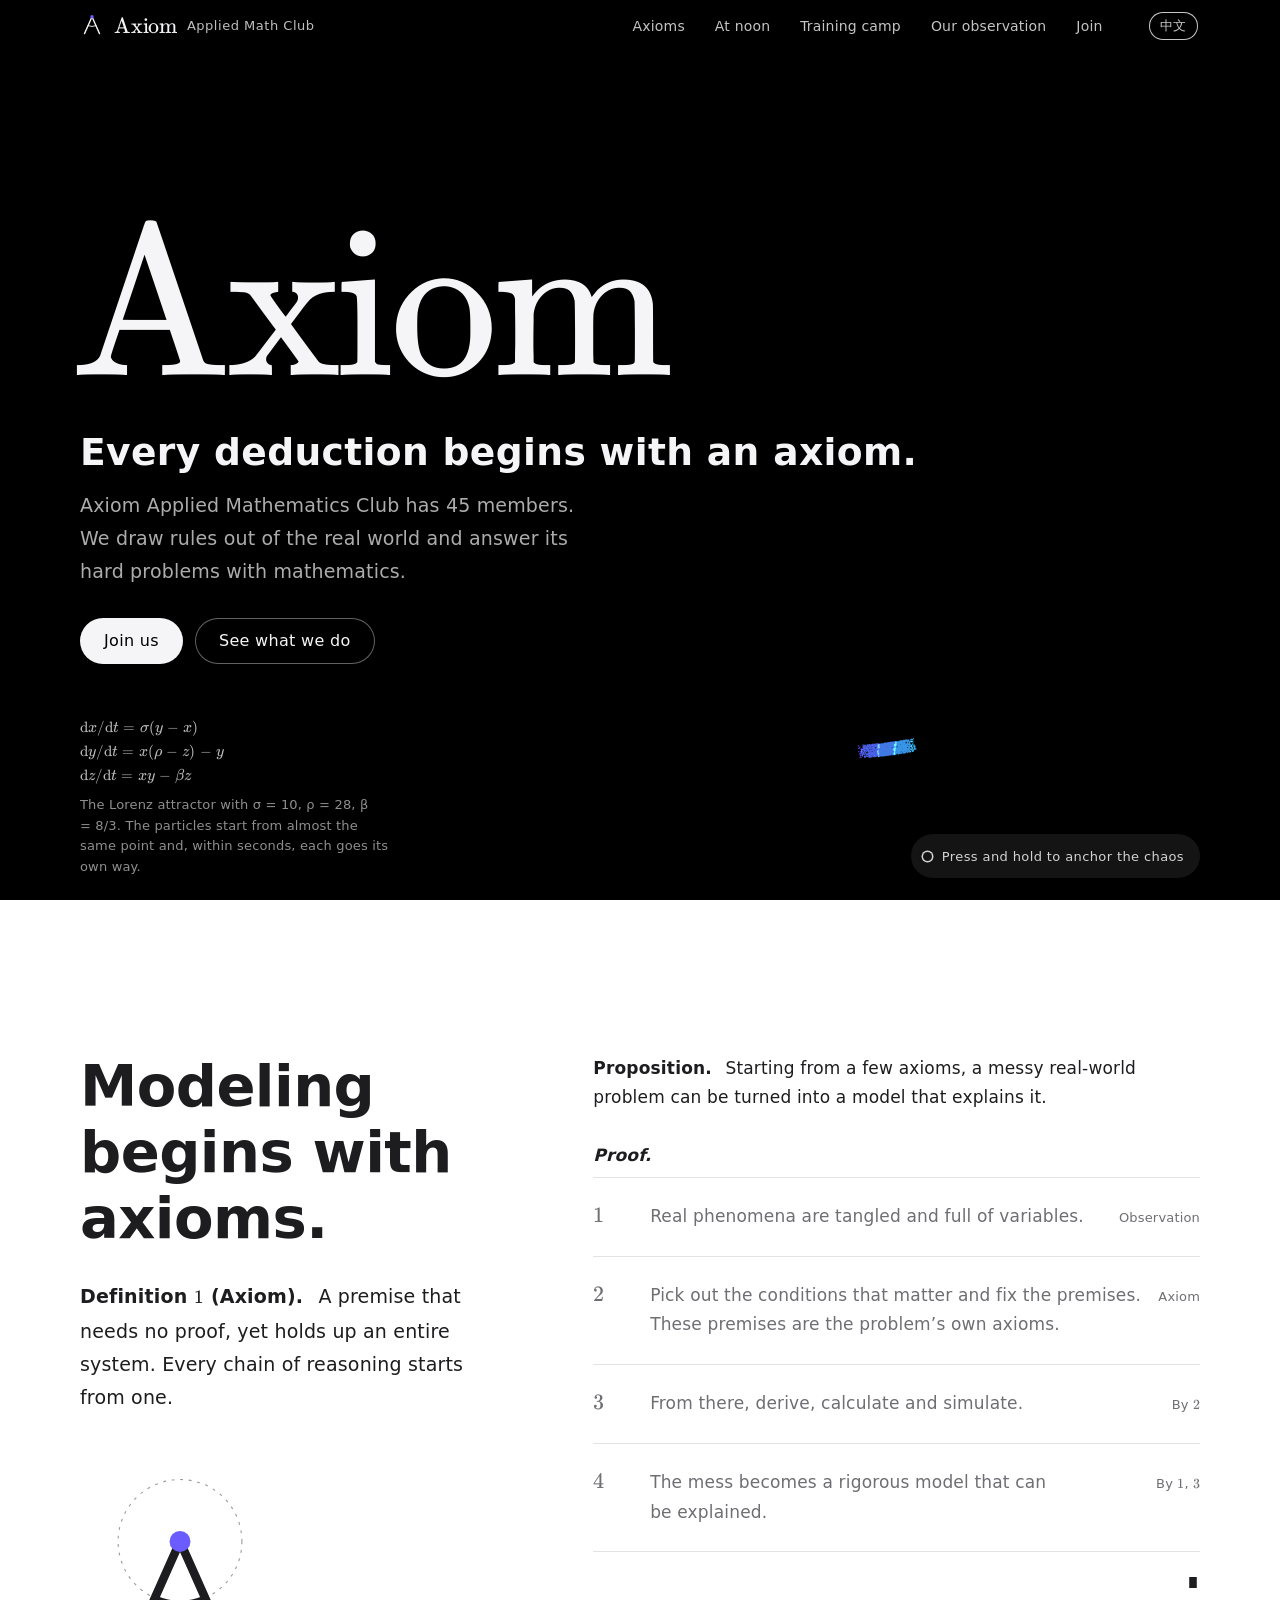
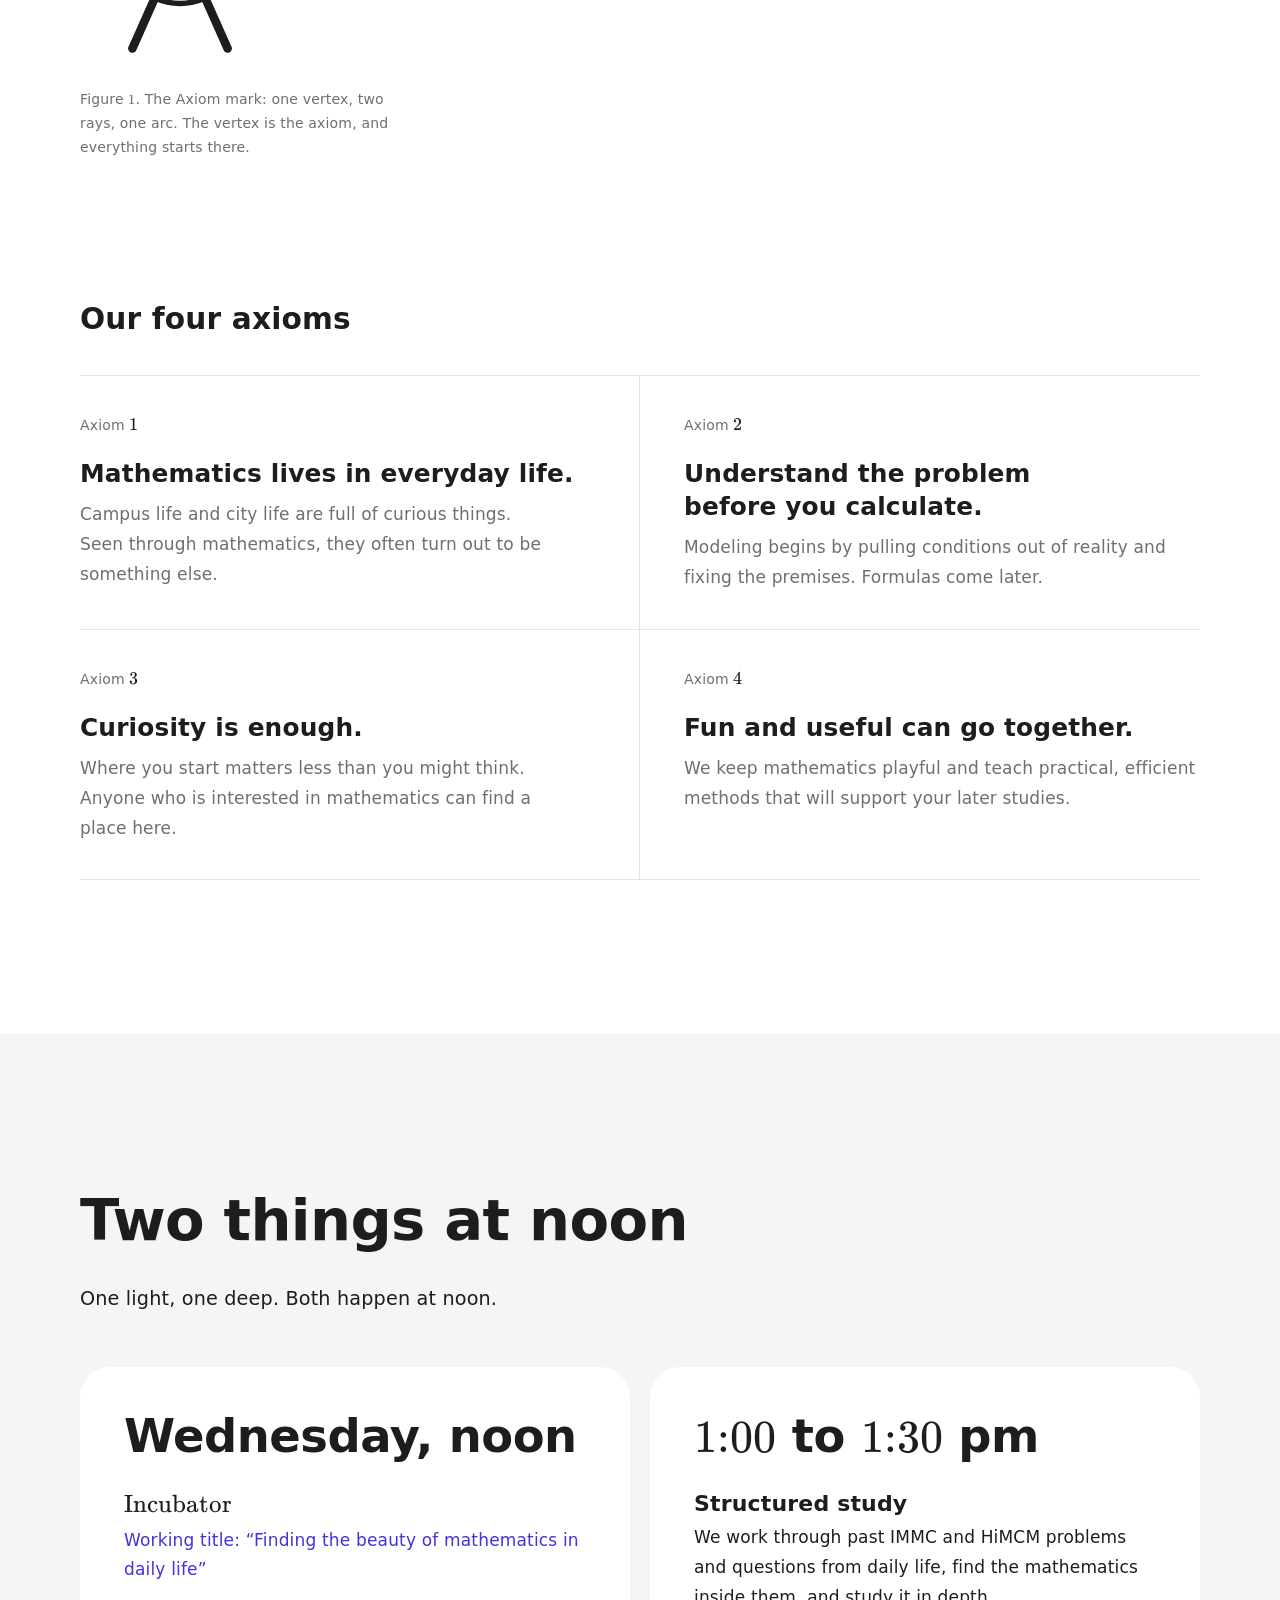
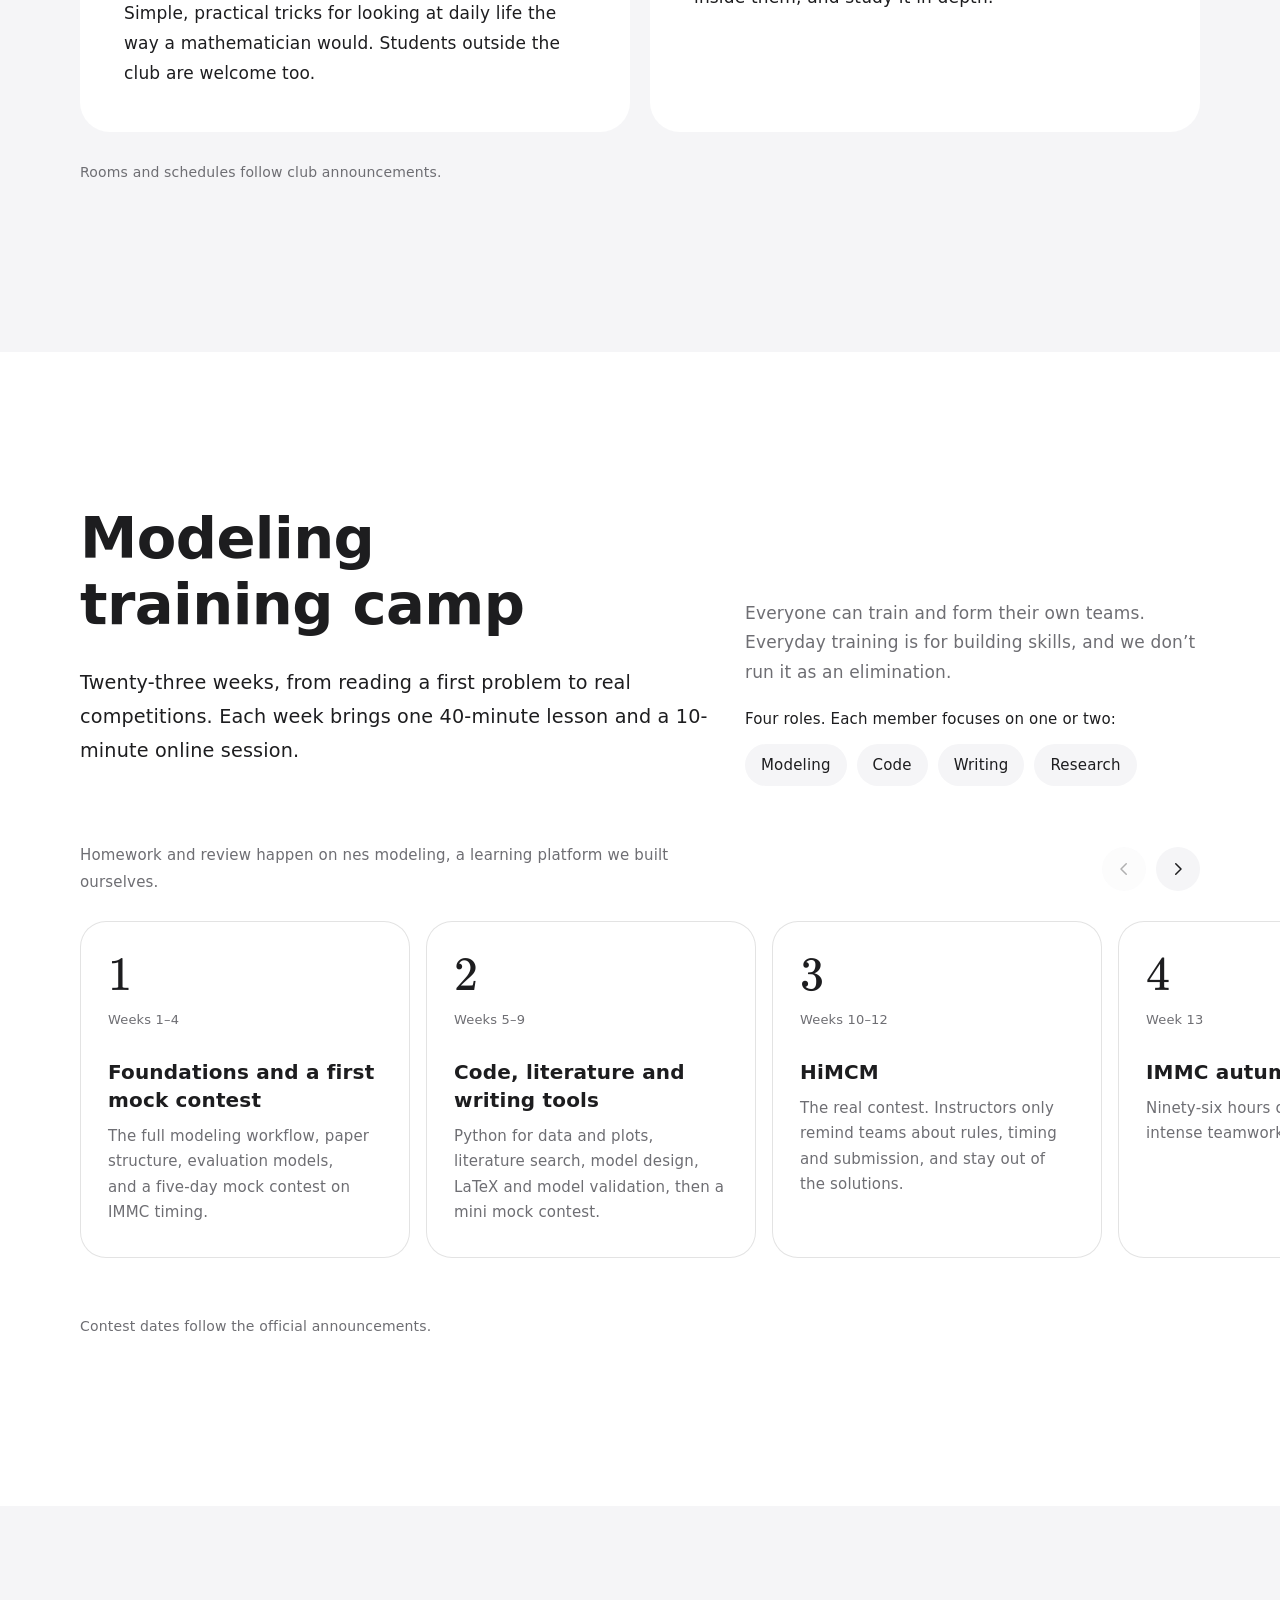
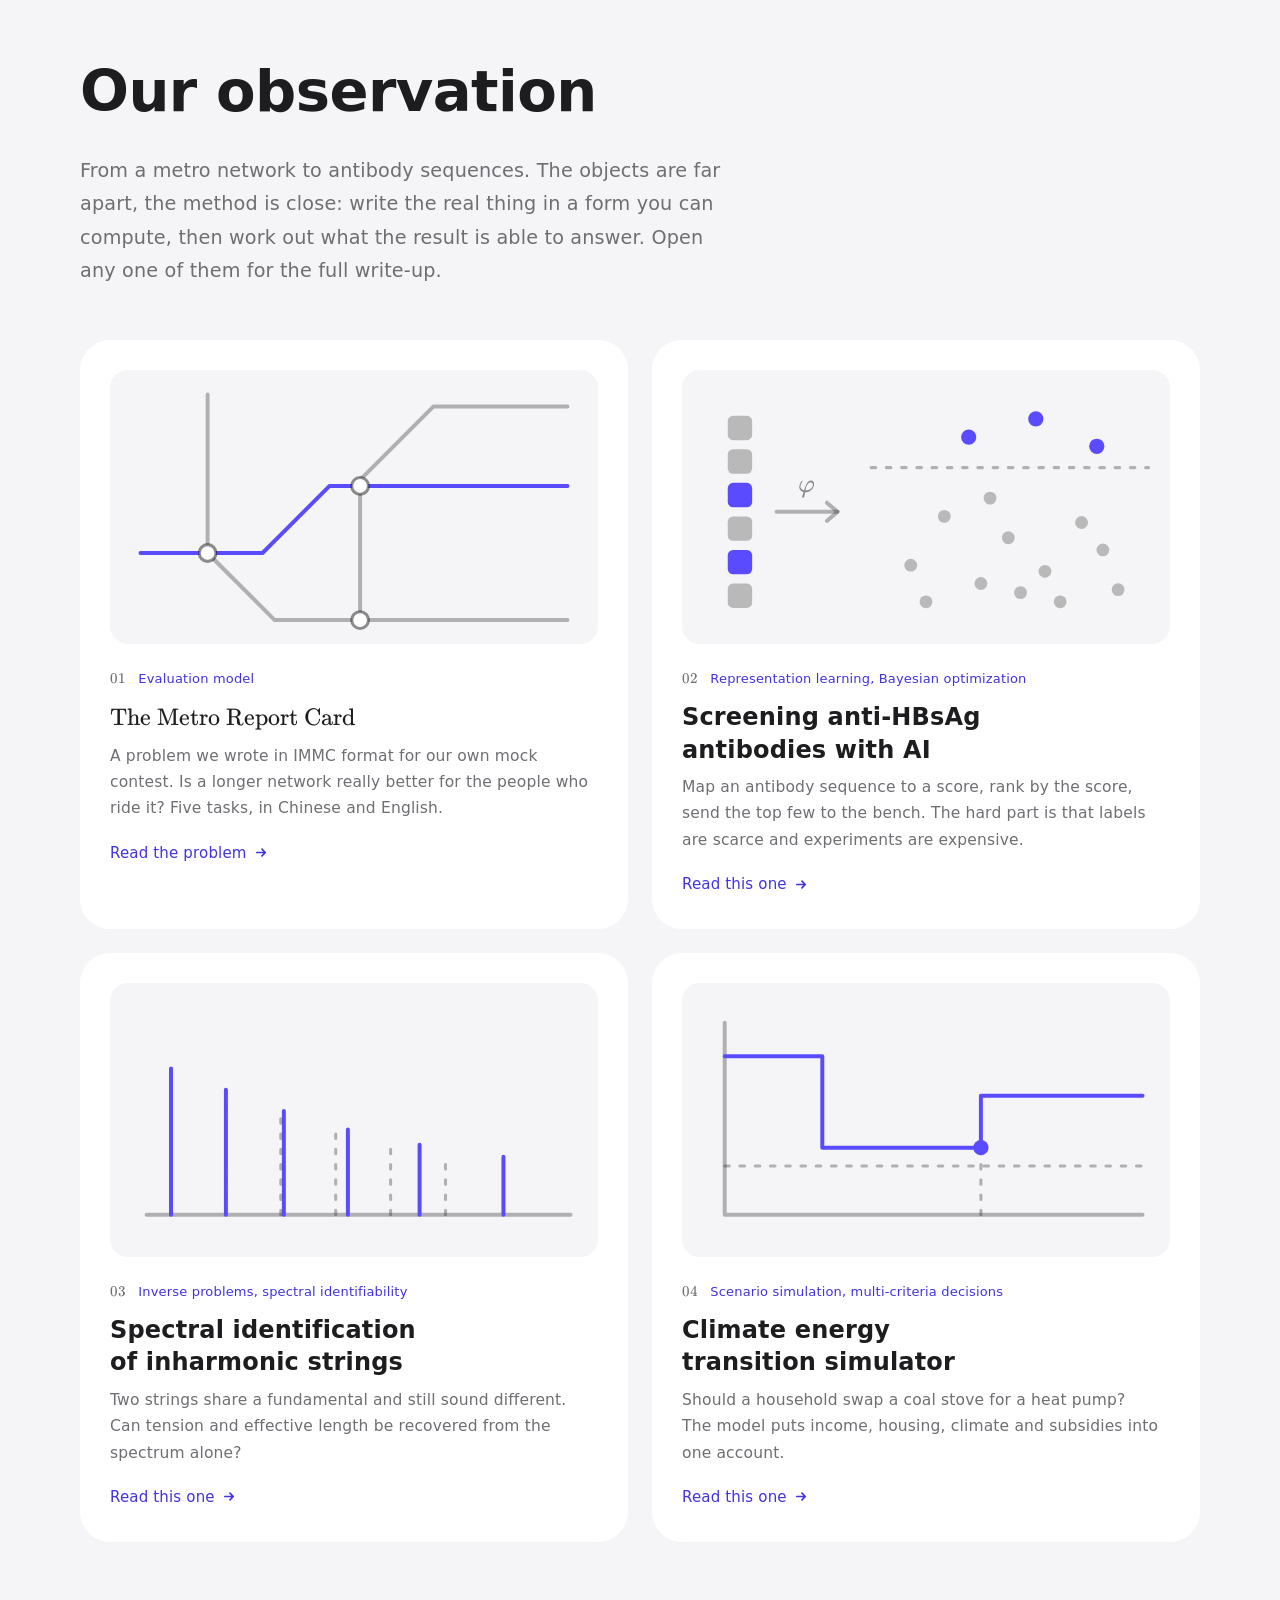
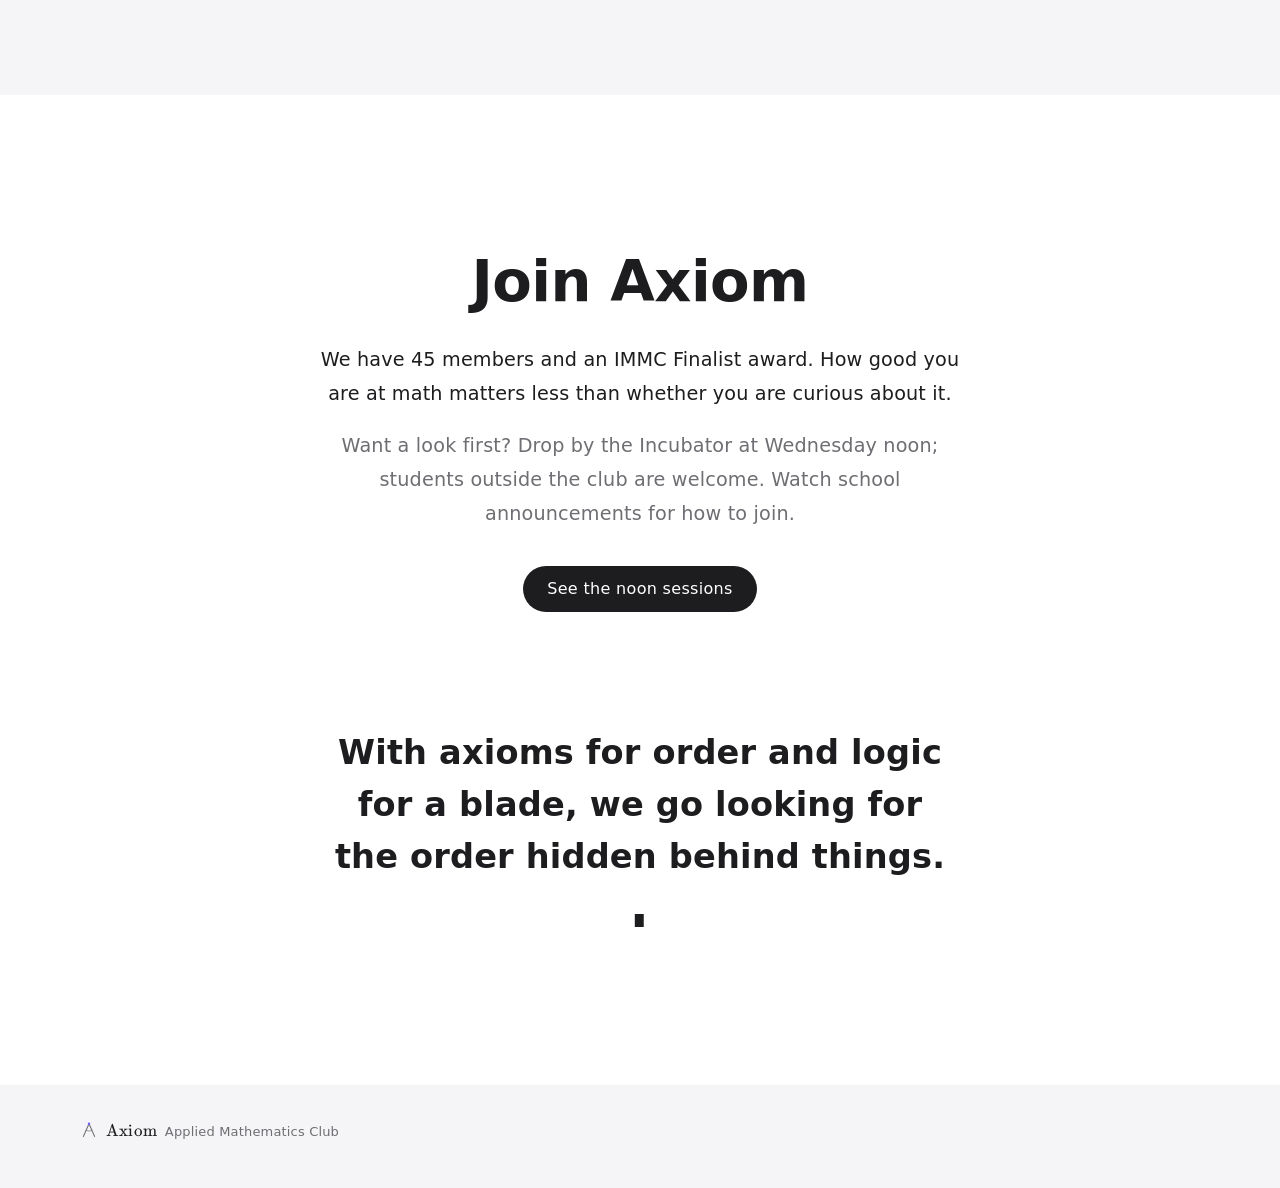
==== index.html @ f037834c "Add initial HTML structure for Axiom Applied Mathematics Club website" ====
<!doctype html>
<html lang="zh-Hans" data-lang="zh">
<head>
<meta charset="utf-8">
<meta name="viewport" content="width=device-width, initial-scale=1, viewport-fit=cover">
<title>Axiom 应用数学社</title>
<meta name="description" content="Axiom 应用数学社：从现实里提炼规则，用数学回应真实世界的难题。Axiom Applied Mathematics Club.">
<meta name="theme-color" content="#000000">
<meta property="og:title" content="Axiom 应用数学社">
<meta property="og:description" content="公理，一切推演开始的地方。Every deduction begins with an axiom.">
<link rel="icon" href="assets/img/favicon.svg" type="image/svg+xml">
<link rel="apple-touch-icon" href="assets/img/apple-touch-icon.png">
<link rel="preload" href="assets/fonts/KaTeX_Main-Regular.woff2" as="font" type="font/woff2" crossorigin>
<script>
  (function () {
    var d = document.documentElement, saved = null;
    d.classList.add("js");
    try { saved = localStorage.getItem("axiom-lang"); } catch (e) {}
    var lang = saved === "zh" || saved === "en" ? saved : ((navigator.language || "zh").toLowerCase().indexOf("zh") === 0 ? "zh" : "en");
    d.setAttribute("data-lang", lang);
    d.lang = lang === "zh" ? "zh-Hans" : "en";
  })();
</script>
<link rel="stylesheet" href="assets/css/site.css">
<script src="assets/js/attractor.js" defer></script>
<script src="assets/js/site.js" defer></script>
</head>
<body>
<a class="skip" href="#main"><span data-l="zh">跳到正文</span><span data-l="en" lang="en">Skip to content</span></a>

<header class="nav" data-tone="dark">
  <div class="wrap">
    <a class="brand" href="#top">
      <svg class="mark" viewBox="0 0 64 64" aria-hidden="true"><g fill="none" stroke="currentColor" stroke-linecap="round" stroke-linejoin="round"><path d="M12 55 L32 10 L52 55" stroke-width="3.6"/><path d="M21.44 33.76 A26 26 0 0 0 42.56 33.76" stroke-width="2.4"/></g><circle cx="32" cy="10" r="4.4" fill="#6b5cff"/></svg>
      <b lang="en">Axiom</b>
      <span data-l="zh">应用数学社</span><span data-l="en" lang="en">Applied Math Club</span>
    </a>
    <nav data-aria-zh="页面导航" data-aria-en="Page navigation" aria-label="页面导航">
      <ul class="nav-links">
        <li><a href="#axiom"><span data-l="zh">公理</span><span data-l="en" lang="en">Axioms</span></a></li>
        <li><a href="#noon"><span data-l="zh">午间活动</span><span data-l="en" lang="en">At noon</span></a></li>
        <li><a href="#camp"><span data-l="zh">训练营</span><span data-l="en" lang="en">Training camp</span></a></li>
        <li><a href="#research"><span data-l="zh">我们的研究</span><span data-l="en" lang="en">Our observation</span></a></li>
        <li><a href="#join"><span data-l="zh">加入</span><span data-l="en" lang="en">Join</span></a></li>
      </ul>
    </nav>
    <div class="nav-tools">
      <button class="lang-btn" type="button" data-lang-toggle data-aria-zh="切换到英文" data-aria-en="Switch to Chinese" aria-label="切换到英文"><span class="pill"><span data-l="zh" lang="en">EN</span><span data-l="en">中文</span></span></button>
      <button class="menu-btn" type="button" aria-expanded="false" aria-controls="sheet" data-aria-zh="菜单" data-aria-en="Menu" aria-label="菜单"><i></i></button>
    </div>
  </div>
</header>
<div class="sheet" id="sheet">
  <ul>
    <li><a href="#axiom"><span data-l="zh">公理</span><span data-l="en" lang="en">Axioms</span></a></li>
    <li><a href="#noon"><span data-l="zh">午间活动</span><span data-l="en" lang="en">At noon</span></a></li>
    <li><a href="#camp"><span data-l="zh">训练营</span><span data-l="en" lang="en">Training camp</span></a></li>
    <li><a href="#research"><span data-l="zh">我们的研究</span><span data-l="en" lang="en">Our observation</span></a></li>
    <li><a href="#join"><span data-l="zh">加入</span><span data-l="en" lang="en">Join</span></a></li>
  </ul>
</div>

<main id="main">
<section class="hero" id="top">
  <canvas aria-hidden="true"></canvas>
  <div class="wrap hero-copy">
    <h1 class="wordmark" lang="en" data-in style="--i:0">Axiom</h1>
    <p class="tagline" data-in style="--i:1"><span data-l="zh">公理，一切推演开始的地方。</span><span data-l="en" lang="en">Every deduction begins with an axiom.</span></p>
    <p class="lead" data-in style="--i:2"><span data-l="zh">Axiom 应用数学社现有 45 名成员。我们从现实里提炼规则，用数学回应真实世界的难题。</span><span data-l="en" lang="en">Axiom Applied Mathematics Club has 45 members. We draw rules out of the real world and answer its hard problems with mathematics.</span></p>
    <div class="hero-actions" data-in style="--i:3">
      <a class="btn btn-light" href="#join"><span data-l="zh">加入我们</span><span data-l="en" lang="en">Join us</span></a>
      <a class="btn btn-line" href="#axiom"><span data-l="zh">看看我们在做什么</span><span data-l="en" lang="en">See what we do</span></a>
    </div>
  </div>
  <div class="wrap hero-foot" data-in style="--i:4">
    <div>
      <p class="eqs" aria-hidden="true">
        <span class="cm">d</span><span class="var">x</span>/<span class="cm">d</span><span class="var">t</span> = <span class="var">σ</span>(<span class="var">y</span> − <span class="var">x</span>)<br>
        <span class="cm">d</span><span class="var">y</span>/<span class="cm">d</span><span class="var">t</span> = <span class="var">x</span>(<span class="var">ρ</span> − <span class="var">z</span>) − <span class="var">y</span><br>
        <span class="cm">d</span><span class="var">z</span>/<span class="cm">d</span><span class="var">t</span> = <span class="var">x</span><span class="var">y</span> − <span class="var">β</span><span class="var">z</span>
      </p>
      <p class="eq-note"><span data-l="zh">洛伦茨吸引子，取 σ = 10，ρ = 28，β = 8/3。所有粒子几乎从同一个点出发，几秒后便各走各的路。</span><span data-l="en" lang="en">The Lorenz attractor with σ = 10, ρ = 28, β = 8/3. The particles start from almost the same point and, within seconds, each goes its own way.</span></p>
    </div>
    <button class="hint" type="button" aria-pressed="false"><span class="dot" aria-hidden="true"></span><span class="off"><span data-l="zh">按住画面，给混沌一个锚点</span><span data-l="en" lang="en">Press and hold to anchor the chaos</span></span><span class="on"><span data-l="zh">再点一次，放开锚点</span><span data-l="en" lang="en">Click again to let go</span></span></button>
  </div>
</section>

<section class="section" id="axiom">
  <div class="wrap axiom-grid">
    <div class="stick">
      <h2 class="h2"><span data-l="zh">建模，<br>从立公理开始。</span><span data-l="en" lang="en">Modeling begins with axioms.</span></h2>
      <p class="thm definition">
        <span data-l="zh"><span class="thm-head">定义 <span class="cm">1</span>（公理）</span>无需证明，却撑起整套体系的前提。一切逻辑推演都从它出发。</span>
        <span data-l="en" lang="en"><span class="thm-head">Definition <span class="cm">1</span> (Axiom).</span>A premise that needs no proof, yet holds up an entire system. Every chain of reasoning starts from one.</span>
      </p>
      <figure class="emblem">
        <svg viewBox="-10 -20 84 84" aria-hidden="true">
          <circle cx="32" cy="10" r="26" fill="none" stroke="currentColor" stroke-width="0.45" stroke-dasharray="1.2 2.4" opacity="0.45"/>
          <g fill="none" stroke="currentColor" stroke-linecap="round" stroke-linejoin="round"><path d="M12 55 L32 10 L52 55" stroke-width="3.6"/><path d="M21.44 33.76 A26 26 0 0 0 42.56 33.76" stroke-width="2.4"/></g>
          <circle cx="32" cy="10" r="4.4" fill="#6b5cff"/>
        </svg>
        <figcaption><span data-l="zh">图 <span class="cm">1</span>　Axiom 的徽标：一个顶点，两条射线，一段角弧。顶点就是公理，一切从这里出发。</span><span data-l="en" lang="en">Figure <span class="cm">1</span>. The Axiom mark: one vertex, two rays, one arc. The vertex is the axiom, and everything starts there.</span></figcaption>
      </figure>
    </div>
    <div>
      <p class="thm proof-claim">
        <span data-l="zh"><span class="thm-head">命题</span>一个杂乱的现实问题，可以从几条公理出发，推出一个能解释它的模型。</span>
        <span data-l="en" lang="en"><span class="thm-head">Proposition.</span>Starting from a few axioms, a messy real-world problem can be turned into a model that explains it.</span>
      </p>
      <p class="proof-label"><span data-l="zh">证明</span><span data-l="en" lang="en"><i>Proof.</i></span></p>
      <ol class="proof">
        <li><span class="ln">1</span><span><span data-l="zh">现实里的现象纷繁复杂，满是变量。</span><span data-l="en" lang="en">Real phenomena are tangled and full of variables.</span></span><span class="why"><span data-l="zh">观察</span><span data-l="en" lang="en">Observation</span></span></li>
        <li><span class="ln">2</span><span><span data-l="zh">挑出真正起作用的条件，确立前提。这些前提，就是这个问题自己的公理。</span><span data-l="en" lang="en">Pick out the conditions that matter and fix the premises. These premises are the problem’s own axioms.</span></span><span class="why"><span data-l="zh">公理</span><span data-l="en" lang="en">Axiom</span></span></li>
        <li><span class="ln">3</span><span><span data-l="zh">从公理出发，推导、演算、仿真。</span><span data-l="en" lang="en">From there, derive, calculate and simulate.</span></span><span class="why"><span data-l="zh">由 <span class="cm">2</span></span><span data-l="en" lang="en">By <span class="cm">2</span></span></span></li>
        <li><span class="ln">4</span><span><span data-l="zh">杂乱的现象，变成一个严谨、可以解释的模型。</span><span data-l="en" lang="en">The mess becomes a rigorous model that can be explained.</span></span><span class="why"><span data-l="zh">由 <span class="cm">1</span>、<span class="cm">3</span></span><span data-l="en" lang="en">By <span class="cm">1</span>, <span class="cm">3</span></span></span></li>
      </ol>
      <div class="qed" data-aria-zh="证毕" data-aria-en="End of proof" role="img" aria-label="证毕">∎</div>
    </div>
  </div>

  <div class="wrap">
    <h3 class="h3 axioms-title"><span data-l="zh">Axiom 自己的四条公理</span><span data-l="en" lang="en">Our four axioms</span></h3>
    <div class="axioms">
      <article class="axiom">
        <span class="num"><span data-l="zh">公理</span><span data-l="en" lang="en">Axiom</span> <span class="cm">1</span></span>
        <h4><span data-l="zh">数学就在日常里。</span><span data-l="en" lang="en">Mathematics lives in everyday life.</span></h4>
        <p><span data-l="zh">校园生活和社会生活里，有很多有意思的现象。换成数学的眼光，常常能看出别的东西。</span><span data-l="en" lang="en">Campus life and city life are full of curious things. Seen through mathematics, they often turn out to be something else.</span></p>
      </article>
      <article class="axiom">
        <span class="num"><span data-l="zh">公理</span><span data-l="en" lang="en">Axiom</span> <span class="cm">2</span></span>
        <h4><span data-l="zh">先弄清问题，再动手算。</span><span data-l="en" lang="en">Understand the problem before you calculate.</span></h4>
        <p><span data-l="zh">建模的第一步，是从现实里提取条件、确立前提。公式在这之后才出场。</span><span data-l="en" lang="en">Modeling begins by pulling conditions out of reality and fixing the premises. Formulas come later.</span></p>
      </article>
      <article class="axiom">
        <span class="num"><span data-l="zh">公理</span><span data-l="en" lang="en">Axiom</span> <span class="cm">3</span></span>
        <h4><span data-l="zh">对数学好奇，就够了。</span><span data-l="en" lang="en">Curiosity is enough.</span></h4>
        <p><span data-l="zh">基础好不好，关系没有想象中那么大。在这里，每个对数学感兴趣的人都能找到自己的位置。</span><span data-l="en" lang="en">Where you start matters less than you might think. Anyone who is interested in mathematics can find a place here.</span></p>
      </article>
      <article class="axiom">
        <span class="num"><span data-l="zh">公理</span><span data-l="en" lang="en">Axiom</span> <span class="cm">4</span></span>
        <h4><span data-l="zh">有趣和有用，可以兼得。</span><span data-l="en" lang="en">Fun and useful can go together.</span></h4>
        <p><span data-l="zh">我们尽量让数学保持好玩，也教实用、高效的方法，给以后的学习打个底子。</span><span data-l="en" lang="en">We keep mathematics playful and teach practical, efficient methods that will support your later studies.</span></p>
      </article>
    </div>
  </div>
</section>

<section class="section mist" id="noon">
  <div class="wrap">
    <h2 class="h2"><span data-l="zh">中午的两件事</span><span data-l="en" lang="en">Two things at noon</span></h2>
    <p class="intro"><span data-l="zh">一件轻松，一件扎实，都在中午。</span><span data-l="en" lang="en">One light, one deep. Both happen at noon.</span></p>
    <div class="noon">
      <article class="slot">
        <p class="when"><span data-l="zh">周三中午</span><span data-l="en" lang="en">Wednesday, noon</span></p>
        <h3><span class="cm" lang="en">Incubator</span></h3>
        <p class="topic"><span data-l="zh">主题暂定「透过生活发现数学之美」</span><span data-l="en" lang="en">Working title: “Finding the beauty of mathematics in daily life”</span></p>
        <p><span data-l="zh">讲一些很基础、也很实用的小技巧：怎样用数学思维观察生活。社团以外的同学也可以来。</span><span data-l="en" lang="en">Simple, practical tricks for looking at daily life the way a mathematician would. Students outside the club are welcome too.</span></p>
      </article>
      <article class="slot">
        <p class="when"><span data-l="zh">中午 <span class="cm">1:00</span> 至 <span class="cm">1:30</span></span><span data-l="en" lang="en"><span class="cm">1:00</span> to <span class="cm">1:30</span> pm</span></p>
        <h3><span data-l="zh">系统学习</span><span data-l="en" lang="en">Structured study</span></h3>
        <p><span data-l="zh">拿往年的 IMMC、HiMCM 真题和生活里的问题做材料，找出其中的数学知识，再往深里学。</span><span data-l="en" lang="en">We work through past IMMC and HiMCM problems and questions from daily life, find the mathematics inside them, and study it in depth.</span></p>
      </article>
    </div>
    <p class="note"><span data-l="zh">地点和具体安排，以社团通知为准。</span><span data-l="en" lang="en">Rooms and schedules follow club announcements.</span></p>
  </div>
</section>

<section class="section" id="camp">
  <div class="wrap camp-head">
    <div>
      <h2 class="h2"><span data-l="zh">数学建模训练营</span><span data-l="en" lang="en">Modeling training camp</span></h2>
      <p class="intro"><span data-l="zh">23 周，从读懂第一道题开始，一直走到正式比赛。每周一节 40 分钟的正课，外加一节 10 分钟的线上小课。</span><span data-l="en" lang="en">Twenty-three weeks, from reading a first problem to real competitions. Each week brings one 40-minute lesson and a 10-minute online session.</span></p>
    </div>
    <div>
      <p class="muted"><span data-l="zh">所有人都可以参加训练、自由组队。平时的训练重在培养能力，不做单纯的淘汰。</span><span data-l="en" lang="en">Everyone can train and form their own teams. Everyday training is for building skills, and we don’t run it as an elimination.</span></p>
      <p class="roles-label"><span data-l="zh">四个角色，每人主攻一到两样：</span><span data-l="en" lang="en">Four roles. Each member focuses on one or two:</span></p>
      <ul class="roles">
        <li><span data-l="zh">模型</span><span data-l="en" lang="en">Modeling</span></li>
        <li><span data-l="zh">代码</span><span data-l="en" lang="en">Code</span></li>
        <li><span data-l="zh">论文</span><span data-l="en" lang="en">Writing</span></li>
        <li><span data-l="zh">文献</span><span data-l="en" lang="en">Research</span></li>
      </ul>
    </div>
  </div>
  <div class="wrap rail-bar">
    <p class="muted rail-note"><span data-l="zh">作业和复习，在我们自己做的学习平台 nes modeling 上完成。</span><span data-l="en" lang="en">Homework and review happen on nes modeling, a learning platform we built ourselves.</span></p>
    <div class="rail-ctl">
      <button class="round-btn" type="button" data-rail="prev" data-aria-zh="上一个阶段" data-aria-en="Previous phase" aria-label="上一个阶段"><svg viewBox="0 0 24 24" fill="none" stroke="currentColor" stroke-width="2" stroke-linecap="round" stroke-linejoin="round" aria-hidden="true"><path d="M15 5l-7 7 7 7"/></svg></button>
      <button class="round-btn" type="button" data-rail="next" data-aria-zh="下一个阶段" data-aria-en="Next phase" aria-label="下一个阶段"><svg viewBox="0 0 24 24" fill="none" stroke="currentColor" stroke-width="2" stroke-linecap="round" stroke-linejoin="round" aria-hidden="true"><path d="M9 5l7 7-7 7"/></svg></button>
    </div>
  </div>
  <ol class="rail" tabindex="0" data-aria-zh="训练营的七个阶段" data-aria-en="Seven phases of the camp" aria-label="训练营的七个阶段">
    <li class="phase"><span class="idx">1</span><span class="weeks"><span data-l="zh">第 1 至 4 周</span><span data-l="en" lang="en">Weeks 1–4</span></span>
      <h3><span data-l="zh">入门与第一次模拟赛</span><span data-l="en" lang="en">Foundations and a first mock contest</span></h3>
      <p><span data-l="zh">建模的完整流程，论文结构，评价类模型，一次按 IMMC 时长进行的五天模拟赛。</span><span data-l="en" lang="en">The full modeling workflow, paper structure, evaluation models, and a five-day mock contest on IMMC timing.</span></p></li>
    <li class="phase"><span class="idx">2</span><span class="weeks"><span data-l="zh">第 5 至 9 周</span><span data-l="en" lang="en">Weeks 5–9</span></span>
      <h3><span data-l="zh">代码、文献与论文工具</span><span data-l="en" lang="en">Code, literature and writing tools</span></h3>
      <p><span data-l="zh">Python 数据处理与可视化，文献检索，模型设计，LaTeX 与模型检验，再来一次 mini 模拟赛。</span><span data-l="en" lang="en">Python for data and plots, literature search, model design, LaTeX and model validation, then a mini mock contest.</span></p></li>
    <li class="phase"><span class="idx">3</span><span class="weeks"><span data-l="zh">第 10 至 12 周</span><span data-l="en" lang="en">Weeks 10–12</span></span>
      <h3>HiMCM</h3>
      <p><span data-l="zh">正式比赛。讲师只提醒规则、时间和提交，不碰具体解法。</span><span data-l="en" lang="en">The real contest. Instructors only remind teams about rules, timing and submission, and stay out of the solutions.</span></p></li>
    <li class="phase"><span class="idx">4</span><span class="weeks"><span data-l="zh">第 13 周</span><span data-l="en" lang="en">Week 13</span></span>
      <h3><span data-l="zh">IMMC 秋季赛</span><span data-l="en" lang="en">IMMC autumn round</span></h3>
      <p><span data-l="zh">96 小时的高强度协作。</span><span data-l="en" lang="en">Ninety-six hours of intense teamwork.</span></p></li>
    <li class="phase"><span class="idx">5</span><span class="weeks"><span data-l="zh">第 14 至 18 周</span><span data-l="en" lang="en">Weeks 14–18</span></span>
      <h3><span data-l="zh">冬季专项</span><span data-l="en" lang="en">Winter topics</span></h3>
      <p><span data-l="zh">预测与统计，优化，仿真与随机模型，文献驱动建模与图论。</span><span data-l="en" lang="en">Prediction and statistics, optimization, simulation and random models, literature-driven modeling and graph theory.</span></p></li>
    <li class="phase"><span class="idx">6</span><span class="weeks"><span data-l="zh">第 19 至 21 周</span><span data-l="en" lang="en">Weeks 19–21</span></span>
      <h3><span data-l="zh">往届题分析与定队</span><span data-l="en" lang="en">Past problems and final teams</span></h3>
      <p><span data-l="zh">一起拆往届真题，确定代表队，赛前冲刺。</span><span data-l="en" lang="en">We take past problems apart together, settle the teams and get ready for the winter round.</span></p></li>
    <li class="phase"><span class="idx">7</span><span class="weeks"><span data-l="zh">第 22 至 23 周</span><span data-l="en" lang="en">Weeks 22–23</span></span>
      <h3><span data-l="zh">IMMC 冬季赛</span><span data-l="en" lang="en">IMMC winter round</span></h3>
      <p><span data-l="zh">正式比赛，赛后归档与复盘。</span><span data-l="en" lang="en">The contest itself, followed by archiving and a review.</span></p></li>
  </ol>
  <div class="wrap"><p class="note"><span data-l="zh">比赛时间以官方公布为准。</span><span data-l="en" lang="en">Contest dates follow the official announcements.</span></p></div>
</section>

<section class="section mist" id="research">
  <div class="wrap">
    <h2 class="h2"><span data-l="zh">我们的研究</span><span data-l="en" lang="en">Our observation</span></h2>
    <p class="intro muted"><span data-l="zh">从地铁线网到抗体序列，对象差得很远，做法却接近：先把现实写成能算的形式，再判断算出来的结果能回答什么。点开任意一项，看完整内容。</span><span data-l="en" lang="en">From a metro network to antibody sequences. The objects are far apart, the method is close: write the real thing in a form you can compute, then work out what the result is able to answer. Open any one of them for the full write-up.</span></p>

    <div class="studies">
      <a class="study" href="research/metro-report-card/">
        <span class="study-fig">
          <svg viewBox="0 0 320 180" aria-hidden="true">
            <path class="ln ac" d="M20 120 L100 120 L144 76 L300 76"/>
            <path class="ln" d="M64 16 L64 120 L108 164 L300 164"/>
            <path class="ln" d="M300 24 L212 24 L164 72 L164 164"/>
            <circle class="dot" cx="64" cy="120" r="5.5"/>
            <circle class="dot" cx="164" cy="76" r="5.5"/>
            <circle class="dot" cx="164" cy="164" r="5.5"/>
          </svg>
        </span>
        <span class="study-top">
          <span class="idx">01</span>
          <span class="kw"><span data-l="zh">评价模型</span><span data-l="en" lang="en">Evaluation model</span></span>
        </span>
        <h3><span data-l="zh">地铁成绩单</span><span data-l="en" lang="en" class="cm">The Metro Report Card</span></h3>
        <p><span data-l="zh">我们按 IMMC 格式为校内模拟赛出的题。线网更长，就一定更有利于市民吗？五问，中英双语。</span><span data-l="en" lang="en">A problem we wrote in IMMC format for our own mock contest. Is a longer network really better for the people who ride it? Five tasks, in Chinese and English.</span></p>
        <span class="more"><span data-l="zh">读题面</span><span data-l="en" lang="en">Read the problem</span><svg viewBox="0 0 16 16" fill="none" stroke="currentColor" stroke-width="1.8" aria-hidden="true"><path d="M3 8h9M8.5 4.5 12 8l-3.5 3.5" stroke-linecap="round" stroke-linejoin="round"/></svg></span>
      </a>

      <a class="study" href="research/antibody-screening/">
        <span class="study-fig">
          <svg viewBox="0 0 320 180" aria-hidden="true">
            <rect class="pt" x="30" y="30" width="16" height="16" rx="3.5"/>
            <rect class="pt" x="30" y="52" width="16" height="16" rx="3.5"/>
            <rect class="pt-on" x="30" y="74" width="16" height="16" rx="3.5"/>
            <rect class="pt" x="30" y="96" width="16" height="16" rx="3.5"/>
            <rect class="pt-on" x="30" y="118" width="16" height="16" rx="3.5"/>
            <rect class="pt" x="30" y="140" width="16" height="16" rx="3.5"/>
            <path class="ln" d="M62 93 L102 93"/>
            <path class="ln" d="M95 87 L102 93 L95 99"/>
            <text x="82" y="80" text-anchor="middle">φ</text>
            <path class="ln dsh" d="M124 64 L306 64"/>
            <circle class="pt-on" cx="188" cy="44" r="5"/>
            <circle class="pt-on" cx="232" cy="32" r="5"/>
            <circle class="pt-on" cx="272" cy="50" r="5"/>
            <circle class="pt" cx="150" cy="128" r="4.2"/>
            <circle class="pt" cx="172" cy="96" r="4.2"/>
            <circle class="pt" cx="196" cy="140" r="4.2"/>
            <circle class="pt" cx="214" cy="110" r="4.2"/>
            <circle class="pt" cx="238" cy="132" r="4.2"/>
            <circle class="pt" cx="262" cy="100" r="4.2"/>
            <circle class="pt" cx="286" cy="144" r="4.2"/>
            <circle class="pt" cx="160" cy="152" r="4.2"/>
            <circle class="pt" cx="202" cy="84" r="4.2"/>
            <circle class="pt" cx="248" cy="152" r="4.2"/>
            <circle class="pt" cx="276" cy="118" r="4.2"/>
            <circle class="pt" cx="222" cy="146" r="4.2"/>
          </svg>
        </span>
        <span class="study-top">
          <span class="idx">02</span>
          <span class="kw"><span data-l="zh">表示学习与贝叶斯优化</span><span data-l="en" lang="en">Representation learning, Bayesian optimization</span></span>
        </span>
        <h3><span data-l="zh">用 AI 筛选抗 HBsAg 抗体</span><span data-l="en" lang="en">Screening anti-HBsAg antibodies with AI</span></h3>
        <p><span data-l="zh">把一条抗体序列映成一个分数，按分数排序，取最前面的几条送去做实验。难处在标签太少，实验太贵。</span><span data-l="en" lang="en">Map an antibody sequence to a score, rank by the score, send the top few to the bench. The hard part is that labels are scarce and experiments are expensive.</span></p>
        <span class="more"><span data-l="zh">读这一项</span><span data-l="en" lang="en">Read this one</span><svg viewBox="0 0 16 16" fill="none" stroke="currentColor" stroke-width="1.8" aria-hidden="true"><path d="M3 8h9M8.5 4.5 12 8l-3.5 3.5" stroke-linecap="round" stroke-linejoin="round"/></svg></span>
      </a>

      <a class="study" href="research/inharmonic-strings/">
        <span class="study-fig">
          <svg viewBox="0 0 320 180" aria-hidden="true">
            <path class="ln" d="M24 152 L302 152" stroke-width="2"/>
            <path class="ln dsh" d="M40 152 L40 56M76 152 L76 70M112 152 L112 84M148 152 L148 96M184 152 L184 106M220 152 L220 114"/>
            <path class="ln ac" d="M40 152 L40 56M76 152 L76 70M114 152 L114 84M156 152 L156 96M203 152 L203 106M258 152 L258 114"/>
          </svg>
        </span>
        <span class="study-top">
          <span class="idx">03</span>
          <span class="kw"><span data-l="zh">逆问题与谱可辨识性</span><span data-l="en" lang="en">Inverse problems, spectral identifiability</span></span>
        </span>
        <h3><span data-l="zh">同基频非理想弦的谱辨识与参数重建</span><span data-l="en" lang="en">Spectral identification of inharmonic strings</span></h3>
        <p><span data-l="zh">两根弦基频相同，声音却不一样。只靠一段频谱，能不能把张力和有效长度算回来？</span><span data-l="en" lang="en">Two strings share a fundamental and still sound different. Can tension and effective length be recovered from the spectrum alone?</span></p>
        <span class="more"><span data-l="zh">读这一项</span><span data-l="en" lang="en">Read this one</span><svg viewBox="0 0 16 16" fill="none" stroke="currentColor" stroke-width="1.8" aria-hidden="true"><path d="M3 8h9M8.5 4.5 12 8l-3.5 3.5" stroke-linecap="round" stroke-linejoin="round"/></svg></span>
      </a>

      <a class="study" href="research/energy-transition/">
        <span class="study-fig">
          <svg viewBox="0 0 320 180" aria-hidden="true">
            <path class="ln" d="M28 26 L28 152 L302 152" stroke-width="2"/>
            <path class="ln dsh" d="M28 120 L302 120"/>
            <path class="ln dsh" d="M196 152 L196 108"/>
            <path class="ln ac" d="M28 48 L92 48 L92 108 L196 108 L196 74 L302 74"/>
            <circle class="pt-on" cx="196" cy="108" r="5"/>
          </svg>
        </span>
        <span class="study-top">
          <span class="idx">04</span>
          <span class="kw"><span data-l="zh">情境模拟与多准则决策</span><span data-l="en" lang="en">Scenario simulation, multi-criteria decisions</span></span>
        </span>
        <h3><span data-l="zh">气候能源转型模拟器</span><span data-l="en" lang="en">Climate energy transition simulator</span></h3>
        <p><span data-l="zh">一户人家该不该把燃煤炉换成热泵？模型把收入、房子、气候和补贴放进同一笔账里算。</span><span data-l="en" lang="en">Should a household swap a coal stove for a heat pump? The model puts income, housing, climate and subsidies into one account.</span></p>
        <span class="more"><span data-l="zh">读这一项</span><span data-l="en" lang="en">Read this one</span><svg viewBox="0 0 16 16" fill="none" stroke="currentColor" stroke-width="1.8" aria-hidden="true"><path d="M3 8h9M8.5 4.5 12 8l-3.5 3.5" stroke-linecap="round" stroke-linejoin="round"/></svg></span>
      </a>
    </div>
  </div>
</section>

<section class="section join" id="join">
  <div class="wrap">
    <h2 class="h2"><span data-l="zh">加入 Axiom</span><span data-l="en" lang="en">Join Axiom</span></h2>
    <p class="intro"><span data-l="zh">我们现在有 45 名成员，也是 IMMC Finalist 奖得主。数学基础好不好，关系不大；对数学好奇，就够了。</span><span data-l="en" lang="en">We have 45 members and an IMMC Finalist award. How good you are at math matters less than whether you are curious about it.</span></p>
    <p class="intro muted"><span data-l="zh">想先看看？周三中午的 Incubator，社团以外的同学也可以来。招新和报名方式，请留意校内通知。</span><span data-l="en" lang="en">Want a look first? Drop by the Incubator at Wednesday noon; students outside the club are welcome. Watch school announcements for how to join.</span></p>
    <div class="actions"><a class="btn btn-ink" href="#noon"><span data-l="zh">看看午间活动</span><span data-l="en" lang="en">See the noon sessions</span></a></div>
    <p class="motto"><span data-l="zh">以公理为序，以逻辑为刃，去找事物背后藏着的秩序。</span><span data-l="en" lang="en">With axioms for order and logic for a blade, we go looking for the order hidden behind things.</span></p>
    <span class="qed-mark" aria-hidden="true">∎</span>
  </div>
</section>
</main>

<footer class="footer">
  <div class="wrap">
    <span><svg class="mark" viewBox="0 0 64 64" aria-hidden="true"><g fill="none" stroke="currentColor" stroke-linecap="round" stroke-linejoin="round"><path d="M12 55 L32 10 L52 55" stroke-width="3.6"/><path d="M21.44 33.76 A26 26 0 0 0 42.56 33.76" stroke-width="2.4"/></g><circle cx="32" cy="10" r="4.4" fill="#6b5cff"/></svg><b lang="en">Axiom</b><span data-l="zh">应用数学社</span><span data-l="en" lang="en">Applied Mathematics Club</span></span>
  </div>
</footer>
</body>
</html>
---- assets/css/site.css ----
/* Axiom 应用数学社 · 样式
   两套字：拉丁与公式用 Computer Modern（KaTeX 字体，LaTeX 的样子），中文用系统字（苹方）。
   首屏是黑底的混沌，之后是白纸上的秩序。 */

@font-face { font-family: "CM"; src: url("../fonts/KaTeX_Main-Regular.woff2") format("woff2"); font-weight: 400; font-style: normal; font-display: swap; }
@font-face { font-family: "CM"; src: url("../fonts/KaTeX_Main-Italic.woff2") format("woff2"); font-weight: 400; font-style: italic; font-display: swap; }
@font-face { font-family: "CM"; src: url("../fonts/KaTeX_Main-Bold.woff2") format("woff2"); font-weight: 700; font-style: normal; font-display: swap; }
@font-face { font-family: "CM Math"; src: url("../fonts/KaTeX_Math-Italic.woff2") format("woff2"); font-weight: 400; font-style: italic; font-display: swap; }

:root {
  --paper: #ffffff;
  --mist: #f5f5f7;
  --ink: #1d1d1f;
  --graphite: #6e6e73;
  --hairline: rgba(29, 29, 31, 0.12);
  --violet: #5b4bff;
  --violet-ink: #4133e0;
  --cyan: #2fd0ff;
  --sans: -apple-system, BlinkMacSystemFont, "SF Pro Text", "PingFang SC", "Hiragino Sans GB", "Microsoft YaHei", "Noto Sans SC", system-ui, sans-serif;
  --display: -apple-system, BlinkMacSystemFont, "SF Pro Display", "PingFang SC", "Hiragino Sans GB", "Microsoft YaHei", "Noto Sans SC", system-ui, sans-serif;
  --cm: "CM", "Latin Modern Roman", "Times New Roman", serif;
  --cm-math: "CM Math", "CM", "Times New Roman", serif;
  --gutter: clamp(20px, 5vw, 48px);
  --nav-h: 52px;
  --ease-out: cubic-bezier(0.22, 1, 0.36, 1);
}

*, *::before, *::after { box-sizing: border-box; }
html { -webkit-text-size-adjust: 100%; text-size-adjust: 100%; scroll-padding-top: calc(var(--nav-h) + 16px); }
@media (prefers-reduced-motion: no-preference) { html { scroll-behavior: smooth; } }
body {
  margin: 0;
  background: var(--paper);
  color: var(--ink);
  font: 400 1.0625rem/1.75 var(--sans);
  letter-spacing: 0.01em;
  -webkit-font-smoothing: antialiased;
  -moz-osx-font-smoothing: grayscale;
}
a { color: inherit; }
svg { max-width: 100%; }
p { margin: 0 0 1em; }
.wrap { width: min(1120px, calc(100% - 2 * var(--gutter))); margin-inline: auto; }
.cm { font-family: var(--cm); letter-spacing: 0; }
.var { font-family: var(--cm-math); font-style: italic; letter-spacing: 0; }
:focus-visible { outline: 2px solid var(--violet); outline-offset: 3px; border-radius: 8px; }
.skip { position: absolute; left: 12px; top: -60px; z-index: 100; background: #fff; color: var(--ink); padding: 8px 14px; border-radius: 10px; text-decoration: none; }
.skip:focus { top: 12px; }

/* ---------- 导航：半透明材质，内容从下面滚过 ---------- */
.nav {
  position: fixed; inset: 0 0 auto; z-index: 50; height: var(--nav-h);
  display: flex; align-items: center;
  -webkit-backdrop-filter: saturate(180%) blur(20px);
  backdrop-filter: saturate(180%) blur(20px);
  transition: background-color 0.4s ease, color 0.4s ease;
}
.nav[data-tone="dark"] { color: #f5f5f7; background: rgba(0, 0, 0, 0.38); }
.nav[data-tone="light"] { color: var(--ink); background: rgba(255, 255, 255, 0.74); }
.nav .wrap { display: flex; align-items: center; justify-content: space-between; gap: 24px; }
.brand { display: inline-flex; align-items: baseline; gap: 10px; text-decoration: none; }
.brand b { font: 400 22px/1 var(--cm); letter-spacing: -0.01em; }
.brand span { font-size: 13px; letter-spacing: 0.04em; opacity: 0.78; }
.nav-links { display: flex; gap: 30px; list-style: none; margin: 0; padding: 0; font-size: 14px; }
.nav-links a { text-decoration: none; opacity: 0.8; transition: opacity 0.2s ease; }
.nav-links a:hover, .nav-links a[aria-current="true"] { opacity: 1; }
.menu-btn {
  display: none; width: 44px; height: 44px; margin-right: -10px;
  align-items: center; justify-content: center;
  background: none; border: 0; color: inherit; cursor: pointer;
  -webkit-tap-highlight-color: transparent;
}
.menu-btn i { position: relative; display: block; width: 18px; height: 1.5px; background: currentColor; transition: transform 0.3s var(--ease-out); }
.menu-btn i::after { content: ""; position: absolute; left: 0; top: 6px; width: 18px; height: 1.5px; background: currentColor; transition: transform 0.3s var(--ease-out), top 0.3s var(--ease-out); }
.menu-btn i { top: -3px; }
.menu-btn[aria-expanded="true"] i { transform: translateY(3px) rotate(45deg); }
.menu-btn[aria-expanded="true"] i::after { top: 0; transform: rotate(-90deg); }
.sheet {
  position: fixed; top: var(--nav-h); left: 0; right: 0; z-index: 49;
  padding: 8px var(--gutter) 24px;
  background: rgba(255, 255, 255, 0.86);
  -webkit-backdrop-filter: saturate(180%) blur(24px);
  backdrop-filter: saturate(180%) blur(24px);
  color: var(--ink);
  transform-origin: top right;
  opacity: 0; transform: translateY(-8px) scale(0.98);
  visibility: hidden;
  transition: opacity 0.25s var(--ease-out), transform 0.35s var(--ease-out), visibility 0s linear 0.35s;
}
.sheet.is-open { opacity: 1; transform: none; visibility: visible; transition: opacity 0.25s var(--ease-out), transform 0.35s var(--ease-out), visibility 0s; }
.sheet ul { list-style: none; margin: 0; padding: 0; }
.sheet a { display: block; padding: 14px 0; font: 600 1.375rem/1.3 var(--display); text-decoration: none; border-bottom: 1px solid var(--hairline); }
@media (max-width: 800px) {
  .nav-links { display: none; }
  .menu-btn { display: inline-flex; }
}

/* ---------- 按钮：按下即反馈 ---------- */
.btn {
  display: inline-flex; align-items: center; justify-content: center;
  min-height: 46px; padding: 0 24px; border-radius: 999px; border: 0;
  font: 500 16px/1 var(--sans); letter-spacing: 0.02em; text-decoration: none; cursor: pointer;
  -webkit-tap-highlight-color: transparent; touch-action: manipulation;
  transition: transform 0.1s ease-out, background-color 0.2s ease, color 0.2s ease, box-shadow 0.2s ease;
}
.btn:active { transform: scale(0.97); }
.btn-light { background: #f5f5f7; color: #000; }
.btn-light:hover { background: #fff; }
.btn-line { background: transparent; color: #f5f5f7; box-shadow: inset 0 0 0 1px rgba(245, 245, 247, 0.4); }
.btn-line:hover { box-shadow: inset 0 0 0 1px rgba(245, 245, 247, 0.8); }
.btn-ink { background: var(--ink); color: #fff; }
.btn-ink:hover { background: #000; }
.textlink { color: var(--violet-ink); text-decoration: none; font-weight: 500; }
.textlink:hover { text-decoration: underline; text-underline-offset: 3px; }

/* ---------- 首屏：混沌 ---------- */
.hero {
  position: relative; overflow: hidden;
  min-height: 100vh; min-height: 100svh;
  display: flex; align-items: center;
  background: #000; color: #f5f5f7;
  touch-action: pan-y;
  -webkit-user-select: none; user-select: none; -webkit-touch-callout: none;
  cursor: crosshair;
}
.hero canvas { position: absolute; inset: 0; width: 100%; height: 100%; display: block; }
.hero::after {
  content: ""; position: absolute; inset: 0; pointer-events: none;
  background: linear-gradient(90deg, rgba(0, 0, 0, 0.78) 0%, rgba(0, 0, 0, 0.42) 38%, rgba(0, 0, 0, 0) 64%);
}
.hero-copy { position: relative; z-index: 2; padding-block: calc(var(--nav-h) + 40px) 120px; pointer-events: none; }
.hero-copy a, .hero-copy button { pointer-events: auto; cursor: pointer; }
.wordmark {
  margin: 0 0 0.1em -0.045em;
  font: 400 clamp(5.2rem, 17vw, 13.5rem)/0.92 var(--cm);
  letter-spacing: -0.025em;
}
.tagline { margin: 0 0 12px; font: 600 clamp(1.5rem, 3.1vw, 2.35rem)/1.3 var(--display); letter-spacing: 0.01em; }
.lead { max-width: 27em; margin: 0 0 30px; font-size: clamp(1rem, 1.5vw, 1.1875rem); line-height: 1.75; color: rgba(245, 245, 247, 0.7); }
.hero-actions { display: flex; flex-wrap: wrap; gap: 12px; }
.hero-foot {
  position: absolute; left: 0; right: 0; bottom: 22px; z-index: 2;
  display: flex; justify-content: space-between; align-items: flex-end; gap: 24px;
  font-size: 13px; line-height: 1.6; color: rgba(245, 245, 247, 0.58);
}
.eqs { margin: 0; font: 400 15px/1.5 var(--cm); color: rgba(245, 245, 247, 0.75); white-space: nowrap; }
.eqs .var { font-size: 1.04em; }
.eq-note { max-width: 24em; margin: 6px 0 0; }
.hint {
  display: inline-flex; align-items: center; gap: 10px; flex-shrink: 0;
  min-height: 44px; padding: 0 16px 0 12px; border-radius: 999px; border: 0;
  background: rgba(255, 255, 255, 0.08); color: rgba(245, 245, 247, 0.85);
  font: 400 13px/1 var(--sans); letter-spacing: 0.03em; cursor: pointer;
  -webkit-backdrop-filter: blur(12px); backdrop-filter: blur(12px);
  transition: transform 0.1s ease-out, background-color 0.2s ease;
}
.hint:active { transform: scale(0.97); }
.hint:hover { background: rgba(255, 255, 255, 0.14); }
.hint .dot { width: 9px; height: 9px; border-radius: 50%; box-shadow: 0 0 0 1.5px currentColor; transition: background-color 0.2s ease; }
.hint[aria-pressed="true"] .dot { background: currentColor; }
.js .hero [data-in] { opacity: 0; transform: translateY(14px); }
.hero [data-in] { transition: opacity 1s var(--ease-out), transform 1s var(--ease-out); transition-delay: calc(var(--i, 0) * 90ms + 200ms); }
.is-ready .hero [data-in] { opacity: 1; transform: none; }
@media (max-width: 800px) {
  .hero { align-items: flex-end; }
  .hero::after { background: linear-gradient(0deg, rgba(0, 0, 0, 0.86) 0%, rgba(0, 0, 0, 0.55) 42%, rgba(0, 0, 0, 0) 70%); }
  .hero-copy { padding-bottom: 178px; }
  .hero-foot { flex-direction: column; align-items: flex-start; gap: 12px; bottom: 18px; }
  .eq-note { display: none; }
  .eqs { font-size: 13px; }
}

/* ---------- 通用段落 ---------- */
.section { padding-block: clamp(96px, 12vw, 168px); }
.section.mist { background: var(--mist); }
.h2 { margin: 0 0 28px; font: 600 clamp(2.1rem, 4.8vw, 3.6rem)/1.15 var(--display); letter-spacing: -0.01em; }
.h3 { margin: 0 0 12px; font: 600 clamp(1.4rem, 2.4vw, 1.85rem)/1.3 var(--display); }
.intro { max-width: 34em; font-size: clamp(1.0625rem, 1.5vw, 1.25rem); color: var(--ink); }
.muted { color: var(--graphite); }
.note { font-size: 14px; color: var(--graphite); margin-top: 28px; }

/* 定理体例：标题接在正文前面，像 LaTeX 的 amsthm */
.thm { margin: 0 0 1.4em; }
.thm-head { font-weight: 600; margin-right: 0.8em; white-space: nowrap; }
.thm-head .cm { font-weight: 400; }

/* ---------- 公理：定义与证明 ---------- */
.axiom-grid { display: grid; gap: 56px; }
@media (min-width: 900px) {
  .axiom-grid { grid-template-columns: 5fr 7fr; gap: 80px; }
  .axiom-grid .stick { position: sticky; top: calc(var(--nav-h) + 56px); align-self: start; }
}
.definition { font-size: clamp(1.0625rem, 1.5vw, 1.1875rem); }
.proof-claim { margin: 0 0 20px; }
.proof { list-style: none; margin: 0; padding: 0; }
.proof li {
  display: grid; grid-template-columns: 2.4em 1fr auto; gap: 16px; align-items: baseline;
  padding: 24px 0; border-top: 1px solid var(--hairline);
  color: var(--graphite); transition: color 0.4s ease;
}
.proof li.is-lit { color: var(--ink); }
.proof .ln { font: 400 1.3em/1 var(--cm); transition: color 0.4s ease; }
.proof li.is-now .ln { color: var(--violet); }
.proof .why { font-size: 13px; color: var(--graphite); white-space: nowrap; }
.proof .why .cm { font-size: 1.1em; }
.qed { display: flex; justify-content: flex-end; padding-top: 18px; border-top: 1px solid var(--hairline); font: 400 22px/1 var(--cm); }

.axioms-title { margin: clamp(96px, 11vw, 150px) 0 8px; }
.axioms { display: grid; margin-top: 36px; border-top: 1px solid var(--hairline); }
.axiom { padding: 34px 0 36px; border-bottom: 1px solid var(--hairline); }
.axiom .num { display: block; margin-bottom: 16px; font-size: 14px; color: var(--graphite); }
.axiom .num .cm { font-size: 1.25em; color: var(--ink); }
.axiom h4 { margin: 0 0 10px; font: 600 clamp(1.3rem, 2vw, 1.55rem)/1.35 var(--display); }
.axiom p { margin: 0; color: var(--graphite); }
@media (min-width: 760px) {
  .axioms { grid-template-columns: 1fr 1fr; }
  .axiom:nth-child(odd) { padding-right: 44px; border-right: 1px solid var(--hairline); }
  .axiom:nth-child(even) { padding-left: 44px; }
}

/* ---------- 午间活动 ---------- */
.noon { display: grid; gap: 20px; margin-top: 52px; }
@media (min-width: 820px) { .noon { grid-template-columns: 1fr 1fr; } }
.slot { padding: clamp(28px, 4vw, 44px); border-radius: 30px; background: var(--paper); }
.slot .when { margin: 0; font: 600 clamp(2rem, 4vw, 2.9rem)/1.1 var(--display); letter-spacing: -0.01em; }
.slot .when .cm { font-weight: 400; }
.slot h3 { margin: 26px 0 4px; font: 600 1.375rem/1.35 var(--display); }
.slot h3 .cm { font-weight: 400; font-size: 1.12em; }
.slot .topic { margin: 0 0 14px; color: var(--violet-ink); font-weight: 500; }
.slot p:last-child { margin-bottom: 0; }

/* ---------- 训练营：可横向滑动的阶段 ---------- */
.camp-head { display: grid; gap: 28px; }
@media (min-width: 900px) { .camp-head { grid-template-columns: 7fr 5fr; align-items: end; } }
.roles { display: flex; flex-wrap: wrap; gap: 10px; margin: 0; padding: 0; list-style: none; }
.roles li { padding: 8px 16px; border-radius: 999px; background: var(--mist); font-size: 15px; }
.rail-bar { display: flex; justify-content: space-between; align-items: center; gap: 16px; margin-top: 56px; }
.rail-ctl { display: flex; gap: 10px; }
.round-btn {
  width: 44px; height: 44px; border-radius: 50%; border: 0;
  display: inline-flex; align-items: center; justify-content: center;
  background: var(--mist); color: var(--ink); cursor: pointer;
  -webkit-tap-highlight-color: transparent;
  transition: transform 0.1s ease-out, opacity 0.2s ease, background-color 0.2s ease;
}
.round-btn:hover { background: #e8e8ed; }
.round-btn:active { transform: scale(0.94); }
.round-btn:disabled { opacity: 0.35; cursor: default; }
.round-btn svg { width: 18px; height: 18px; }
.rail {
  display: grid; grid-auto-flow: column; grid-auto-columns: min(80vw, 330px); gap: 16px;
  margin-top: 20px; padding: 6px max(var(--gutter), (100% - 1120px) / 2) 28px;
  overflow-x: auto; overscroll-behavior-x: contain;
  scroll-snap-type: x mandatory; scroll-padding-inline: max(var(--gutter), (100% - 1120px) / 2);
  scrollbar-width: none;
}
.rail::-webkit-scrollbar { display: none; }
.phase {
  scroll-snap-align: start;
  display: flex; flex-direction: column; min-height: 300px;
  padding: 30px 28px 32px; border-radius: 26px;
  background: var(--paper); box-shadow: inset 0 0 0 1px var(--hairline);
}
.phase .idx { font: 400 48px/1 var(--cm); }
.phase .weeks { margin-top: 10px; font-size: 13px; color: var(--graphite); }
.phase h3 { margin: 26px 0 10px; font: 600 1.25rem/1.4 var(--display); }
.phase p { margin: 0; font-size: 15px; line-height: 1.7; color: var(--graphite); }

/* ---------- 我们出的题 ---------- */
.problem { display: grid; gap: 56px; }
@media (min-width: 980px) { .problem { grid-template-columns: 7fr 5fr; gap: 64px; align-items: start; } }
.paper-title { margin: 0 0 6px; font: 400 clamp(2rem, 4vw, 2.9rem)/1.1 var(--cm); letter-spacing: -0.01em; }
.paper-sub { margin: 0 0 24px; font: 600 1.25rem/1.4 var(--display); }
.tasks { list-style: none; margin: 28px 0 0; padding: 0; }
.tasks li { display: grid; grid-template-columns: 1.8em 1fr; gap: 12px; padding: 14px 0; border-top: 1px solid var(--hairline); }
.tasks .n { font: 400 1.2em/1.5 var(--cm); color: var(--graphite); }
.map { margin: 0; }
.metro { display: block; width: 100%; height: auto; border-radius: 30px; background: var(--paper); }
.metro .ml { fill: none; stroke-width: 3.4; stroke-linecap: round; stroke-linejoin: round; transition: opacity 0.25s ease, stroke-width 0.25s var(--ease-out); }
.metro.has-focus .ml { opacity: 0.14; }
.metro.has-focus .ml.is-on { opacity: 1; stroke-width: 6; }
.metro .hit { fill: none; stroke: transparent; stroke-width: 18; stroke-linecap: round; pointer-events: stroke; cursor: pointer; }
.metro .xfer { fill: #fff; stroke: var(--ink); stroke-width: 1.5; pointer-events: none; }
.map figcaption { display: flex; justify-content: space-between; align-items: baseline; gap: 16px; margin-top: 14px; font-size: 13px; color: var(--graphite); }
.line-name { font-size: 15px; font-weight: 600; color: var(--ink); min-width: 6em; }

/* ---------- 加入 ---------- */
.join { text-align: center; }
.join .intro { margin-inline: auto; }
.join .actions { display: flex; justify-content: center; flex-wrap: wrap; gap: 12px; margin-top: 36px; }
.motto { margin: clamp(72px, 9vw, 120px) auto 0; max-width: 20em; font: 600 clamp(1.45rem, 3vw, 2.1rem)/1.55 var(--display); }
.qed-mark { display: block; margin-top: 22px; font: 400 26px/1 var(--cm); }

.footer { padding-block: 36px 44px; background: var(--mist); font-size: 13px; color: var(--graphite); }
.footer .wrap { display: flex; flex-wrap: wrap; justify-content: space-between; gap: 12px 32px; }
.footer b { font: 400 17px/1 var(--cm); color: var(--ink); margin-right: 8px; }

/* ---------- 无障碍与偏好 ---------- */
@media (prefers-reduced-motion: reduce) {
  .hero [data-in] { transform: none !important; transition: opacity 0.4s ease; transition-delay: 0s; }
  .sheet, .sheet.is-open { transform: none; transition: opacity 0.2s ease, visibility 0s; }
  .btn:active, .hint:active, .round-btn:active { transform: none; }
}
@media (prefers-reduced-transparency: reduce) {
  .nav[data-tone="dark"] { background: #000; }
  .nav[data-tone="light"], .sheet { background: #fff; }
  .nav, .sheet, .hint { -webkit-backdrop-filter: none; backdrop-filter: none; }
}
@media (prefers-contrast: more) {
  :root { --graphite: #3a3a3c; --hairline: rgba(29, 29, 31, 0.35); }
  .lead, .hero-foot { color: rgba(245, 245, 247, 0.92); }
}

/* ---------- 语言切换：两种语言写在同一处，按 html[data-lang] 显示一种 ---------- */
html[data-lang="zh"] [data-l="en"], html[data-lang="en"] [data-l="zh"] { display: none !important; }
.hint[aria-pressed="true"] .off, .hint[aria-pressed="false"] .on { display: none; }

/* ---------- 徽标与导航工具 ---------- */
.mark { display: inline-block; width: 22px; height: 22px; flex-shrink: 0; overflow: visible; }
.brand { align-items: center; }
.brand .mark { width: 24px; height: 24px; margin-top: -3px; }
.nav .wrap { justify-content: flex-start; }
.nav nav { margin-left: auto; }
.nav-tools { display: flex; align-items: center; gap: 2px; margin-left: 20px; }
.lang-btn {
  display: inline-flex; align-items: center; justify-content: center;
  min-width: 44px; height: 44px; padding: 0 2px; border: 0;
  background: none; color: inherit; cursor: pointer; -webkit-tap-highlight-color: transparent;
}
.lang-btn .pill {
  display: inline-flex; align-items: center; height: 28px; padding: 0 11px; border-radius: 999px;
  box-shadow: inset 0 0 0 1px currentColor;
  font: 500 12.5px/1 var(--sans); letter-spacing: 0.06em; opacity: 0.82;
  transition: transform 0.1s ease-out, opacity 0.2s ease;
}
.lang-btn:hover .pill { opacity: 1; }
.lang-btn:active .pill { transform: scale(0.95); }

/* 图 1：徽标的构造 */
.emblem { margin: 56px 0 0; }
.emblem svg { display: block; width: min(200px, 56%); height: auto; color: var(--ink); overflow: visible; }
.emblem figcaption { margin-top: 18px; max-width: 24em; font-size: 14px; line-height: 1.7; color: var(--graphite); }
.proof-label { margin: 28px 0 6px; font-weight: 600; }
.roles-label { margin: 18px 0 12px; font-size: 15px; }
.rail-note { margin: 0; max-width: 40em; font-size: 15px; }
.footer .mark { width: 18px; height: 18px; margin-right: 8px; vertical-align: -3px; }
@media (max-width: 800px) { .rail-bar { flex-direction: column; align-items: flex-start; } }
@media (prefers-reduced-motion: reduce) { .lang-btn:active .pill { transform: none; } }

/* ---------- 断行：标题均衡，正文不留孤字 ---------- */
.h2, .h3, .tagline, .motto, .paper-title, .axiom h4, .slot .when { text-wrap: balance; }
.intro, .lead, .definition, .proof li, .axiom p, .slot p, .phase p, .tasks li, .eq-note, figcaption { text-wrap: pretty; }
.paper-title { font-size: clamp(1.8rem, 3vw, 2.5rem); }
@media (max-width: 800px) { .map figcaption { flex-direction: column; gap: 6px; } }
.hint[hidden] { display: none; }

/* ---------- 我们的研究：主页只放索引卡片，正文在各自的分页 ---------- */
.studies { display: grid; gap: 20px; margin-top: 52px; }
@media (min-width: 900px) { .studies { grid-template-columns: 1fr 1fr; gap: 24px; } }
.study {
  display: block; padding: clamp(22px, 2.6vw, 30px); border-radius: 30px;
  background: var(--paper); color: inherit; text-decoration: none;
  transition: transform 0.4s var(--ease-out), box-shadow 0.4s var(--ease-out);
}
.study:hover { transform: translateY(-4px); box-shadow: 0 18px 44px rgba(29, 29, 31, 0.1); }
.study:active { transform: scale(0.988); }
.study-fig { display: block; margin-bottom: 24px; border-radius: 18px; background: var(--mist); overflow: hidden; }
.study-fig svg { display: block; width: 100%; height: auto; }
.study-fig .ln { fill: none; stroke: currentColor; stroke-width: 2.6; stroke-linecap: round; stroke-linejoin: round; color: rgba(29, 29, 31, 0.32); }
.study-fig .ac { color: var(--violet); }
.study-fig .dsh { stroke-dasharray: 3 7; stroke-width: 2; }
.study-fig .dot { fill: var(--paper); stroke: rgba(29, 29, 31, 0.5); stroke-width: 2; }
.study-fig .pt { fill: rgba(29, 29, 31, 0.28); }
.study-fig .pt-on { fill: var(--violet); }
.study-fig text { font-family: var(--cm-math); font-style: italic; font-size: 17px; fill: rgba(29, 29, 31, 0.5); }
.study-top { display: flex; align-items: baseline; gap: 12px; margin-bottom: 10px; }
.study .idx { font: 400 15px/1 var(--cm); color: var(--graphite); }
.study .kw { font-size: 13px; color: var(--violet-ink); }
.study h3 { margin: 0 0 8px; font: 600 clamp(1.22rem, 1.9vw, 1.5rem)/1.35 var(--display); text-wrap: balance; }
.study h3 .cm { font-weight: 400; }
.study p { margin: 0; font-size: 15.5px; line-height: 1.7; color: var(--graphite); text-wrap: pretty; }
.study .more { display: inline-flex; align-items: center; gap: 7px; margin-top: 18px; font-size: 15px; font-weight: 500; color: var(--violet-ink); }
.study .more svg { width: 15px; height: 15px; transition: transform 0.3s var(--ease-out); }
.study:hover .more svg { transform: translateX(4px); }
@media (prefers-reduced-motion: reduce) {
  .study:hover { transform: none; }
  .study:active { transform: none; }
  .study:hover .more svg { transform: none; }
}

/* ---------- 分页：一篇文章的排法 ---------- */
.page { padding-top: calc(var(--nav-h) + clamp(36px, 6vw, 80px)); padding-bottom: clamp(80px, 10vw, 140px); }
.article { width: min(760px, calc(100% - 2 * var(--gutter))); margin-inline: auto; }
.back { display: inline-flex; align-items: center; gap: 8px; font-size: 14px; color: var(--graphite); text-decoration: none; }
.back svg { width: 14px; height: 14px; transition: transform 0.3s var(--ease-out); }
.back:hover { color: var(--ink); }
.back:hover svg { transform: translateX(-3px); }
.eyebrow { margin: 30px 0 14px; font-size: 13px; letter-spacing: 0.1em; text-transform: uppercase; color: var(--violet-ink); }
.eyebrow .cm { font-size: 1.15em; letter-spacing: 0.06em; }
.h1 { margin: 0 0 18px; font: 600 clamp(1.95rem, 4.2vw, 2.95rem)/1.16 var(--display); letter-spacing: -0.01em; text-wrap: balance; }
.h1 .cm { font-weight: 400; letter-spacing: -0.005em; }
.dek { font-size: clamp(1.0625rem, 1.5vw, 1.2rem); line-height: 1.7; color: var(--graphite); text-wrap: pretty; }
.tags { display: flex; flex-wrap: wrap; gap: 8px; margin: 26px 0 0; padding: 0; list-style: none; }
.tags li { padding: 6px 14px; border-radius: 999px; background: var(--mist); font-size: 13.5px; color: var(--graphite); }
.article h2 { margin: clamp(46px, 6vw, 70px) 0 14px; font: 600 clamp(1.38rem, 2.3vw, 1.72rem)/1.35 var(--display); text-wrap: balance; }
.article h3 { margin: 30px 0 10px; font: 600 1.125rem/1.45 var(--display); }
.article p { text-wrap: pretty; }
.article ul, .article ol { margin: 0 0 1.2em; padding-left: 1.5em; }
.article li { margin-bottom: 0.45em; text-wrap: pretty; }
.article figure { margin: 34px 0; }
.article figcaption { margin-top: 14px; font-size: 14px; line-height: 1.7; color: var(--graphite); text-wrap: pretty; }
.eq { margin: 26px 0; overflow-x: auto; font: 400 clamp(1.02rem, 1.5vw, 1.16rem)/2 var(--cm); text-align: center; letter-spacing: 0; }
.eq .var { font-size: 1.05em; }
.eq .op { padding: 0 0.15em; }
.frac { display: inline-flex; flex-direction: column; align-items: center; vertical-align: -0.46em; margin: 0 0.2em; line-height: 1.3; }
.frac > span:first-child { padding: 0 0.35em; border-bottom: 1px solid currentColor; }
.frac > span:last-child { padding: 0 0.35em; }
.rad { border-top: 1px solid currentColor; padding: 0 0.14em 0 0.04em; }
.tbl { width: 100%; margin: 30px 0; border-collapse: collapse; font-size: 15px; }
.tbl th, .tbl td { padding: 12px 12px 12px 0; text-align: left; vertical-align: top; border-bottom: 1px solid var(--hairline); }
.tbl th { font-size: 13.5px; font-weight: 600; color: var(--graphite); }
.tbl .cm { font-size: 1.06em; }
.callout { margin: 30px 0; padding: 22px 24px; border-radius: 20px; background: var(--mist); font-size: 15.5px; line-height: 1.75; }
.callout p:last-child { margin-bottom: 0; }
.article .qed-mark { margin-top: 44px; text-align: right; }
.also { margin-top: clamp(66px, 8vw, 100px); padding-top: 30px; border-top: 1px solid var(--hairline); }
.also h2 { margin: 0 0 6px; font: 600 1.125rem/1.45 var(--display); }
.also ul { list-style: none; margin: 0; padding: 0; }
.also li { border-bottom: 1px solid var(--hairline); }
.also a { display: flex; align-items: baseline; gap: 14px; padding: 16px 0; text-decoration: none; }
.also a:hover .t { color: var(--violet-ink); }
.also .n { font: 400 14px/1.6 var(--cm); color: var(--graphite); }
.also .t { font-weight: 500; transition: color 0.2s ease; }
.article .map { margin: 34px 0; }
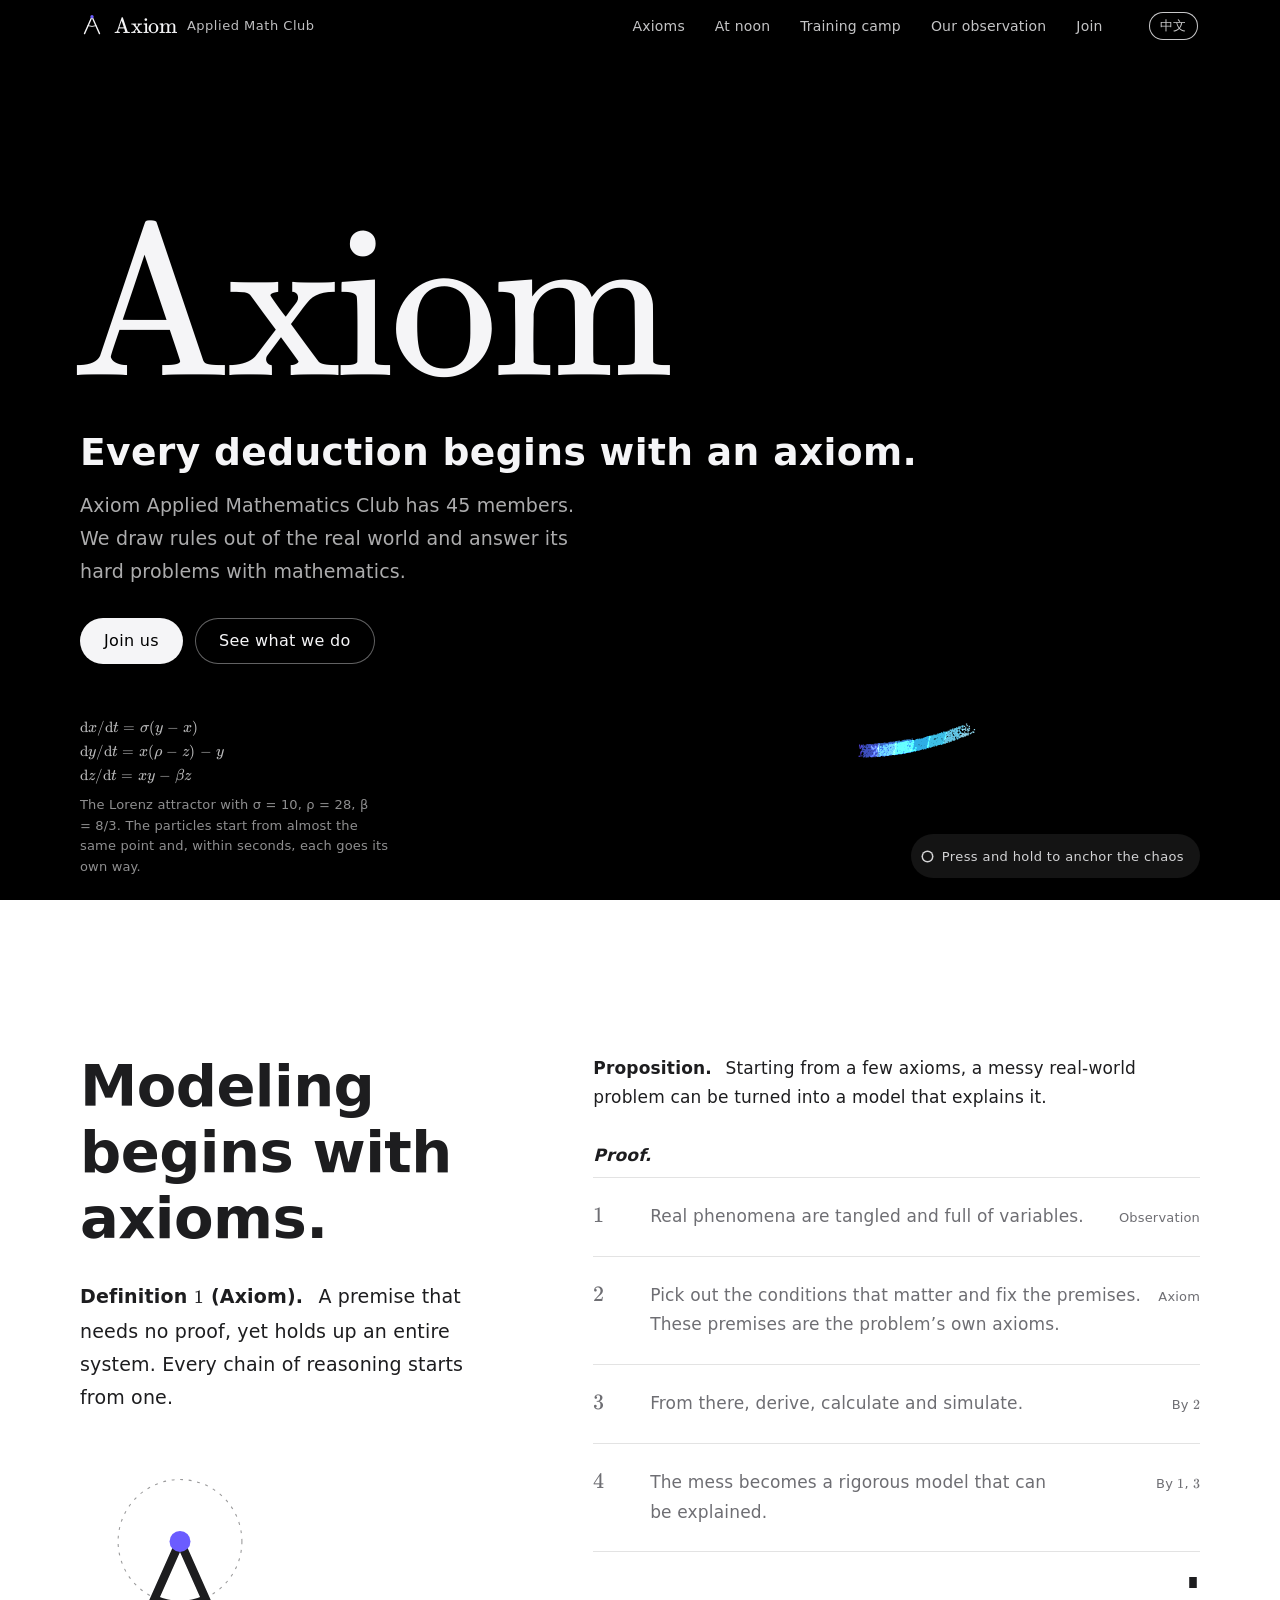
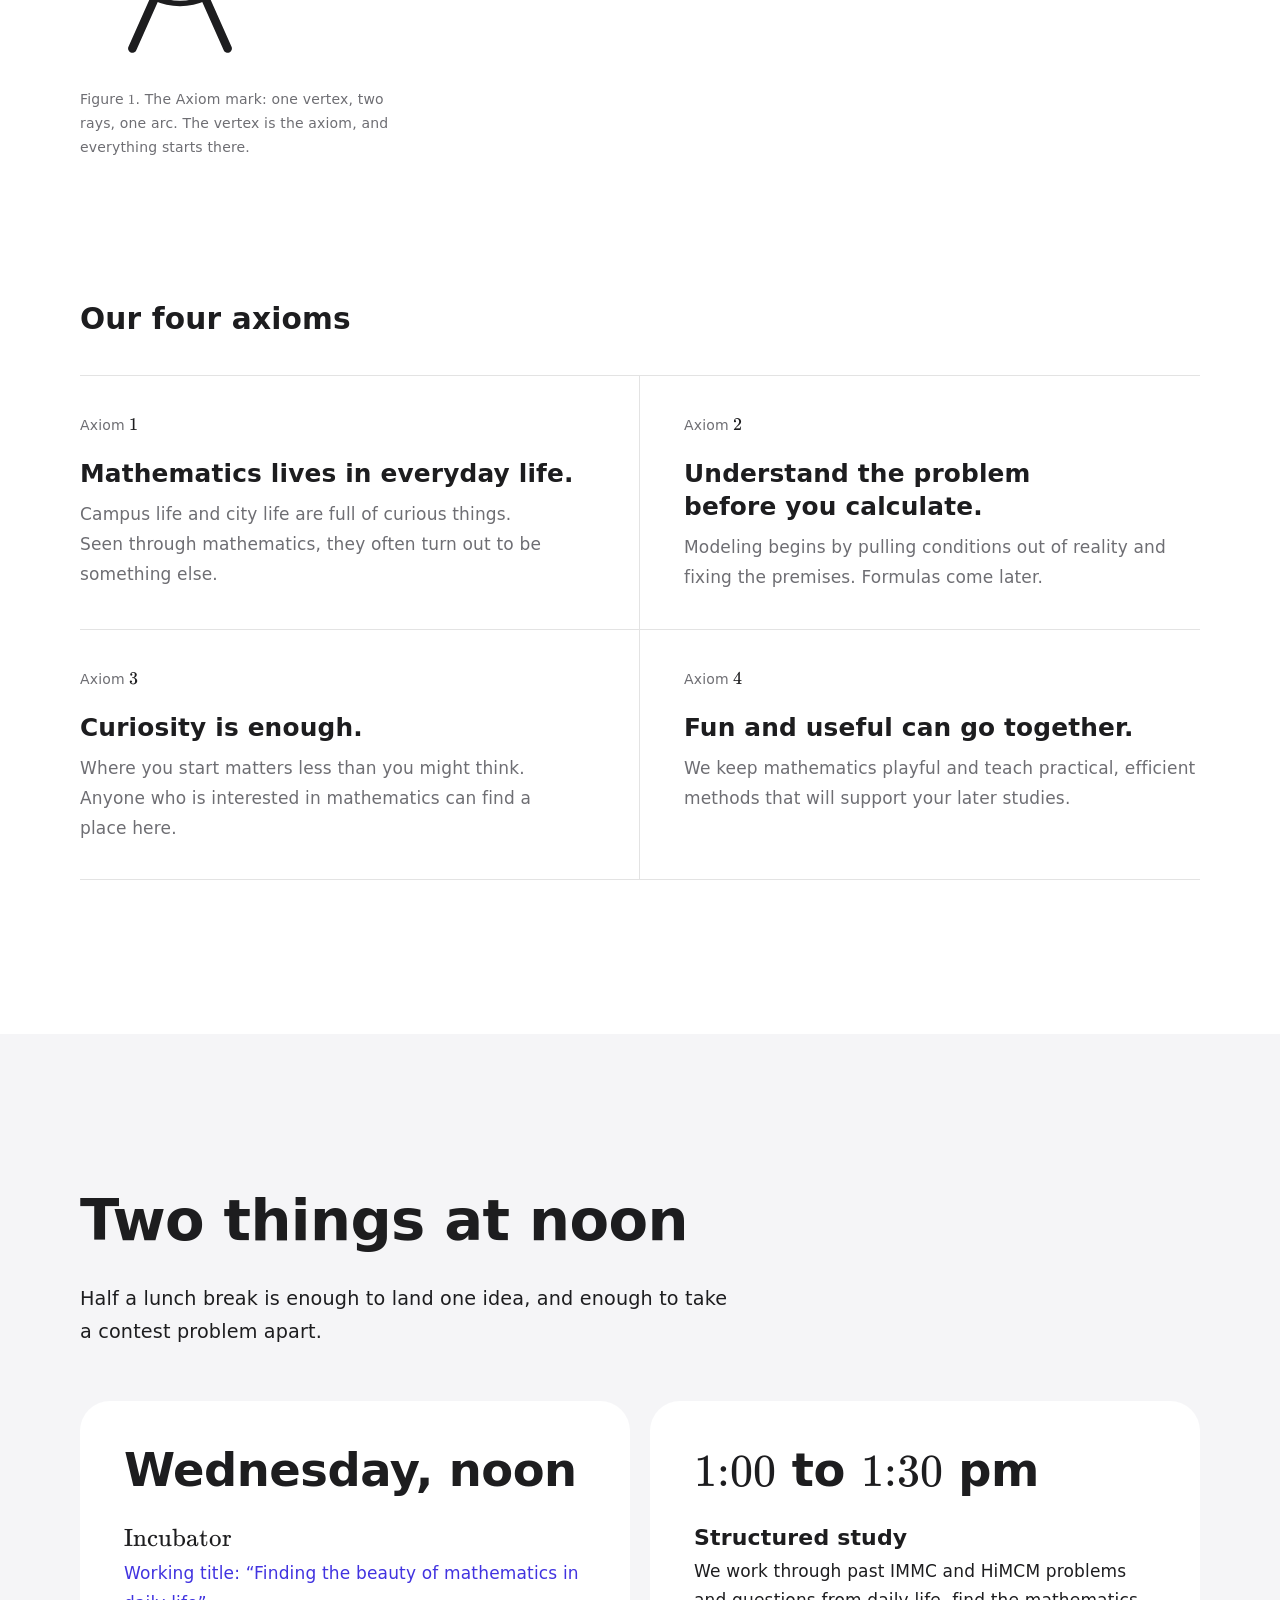
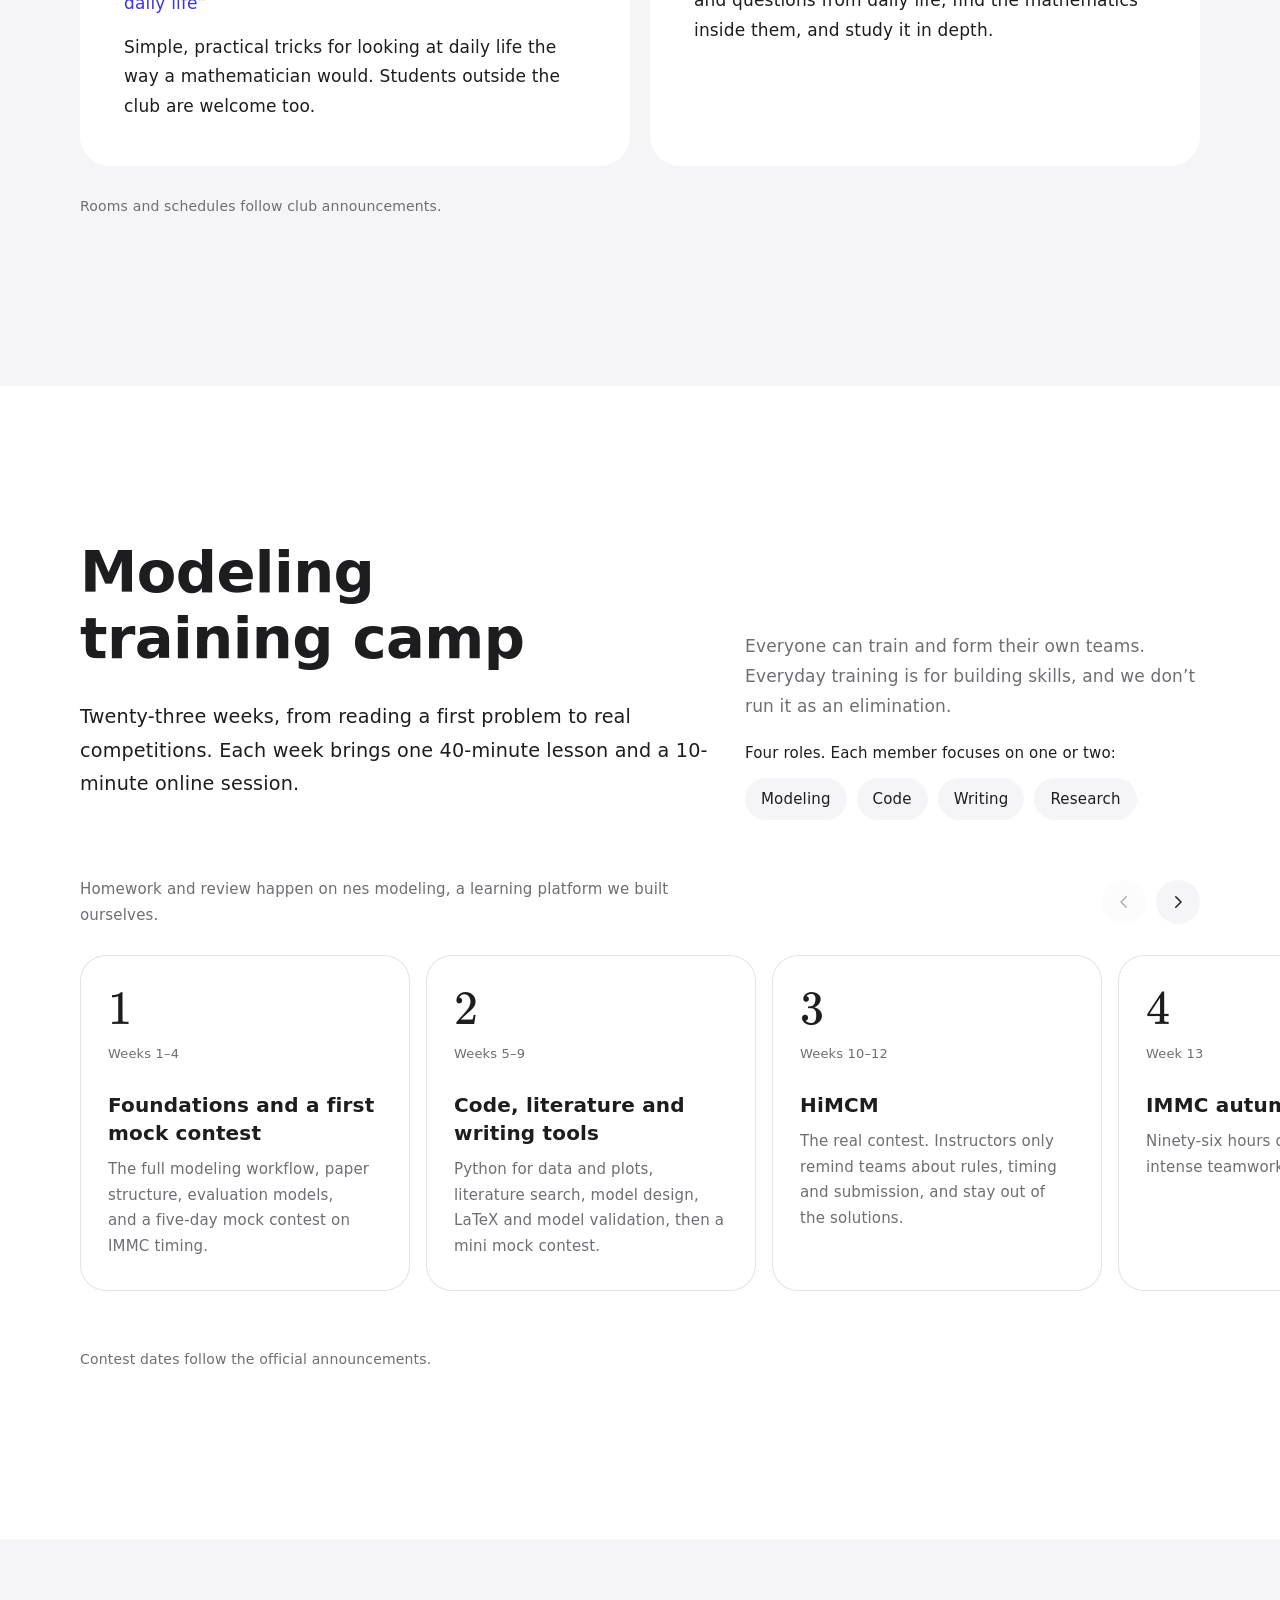
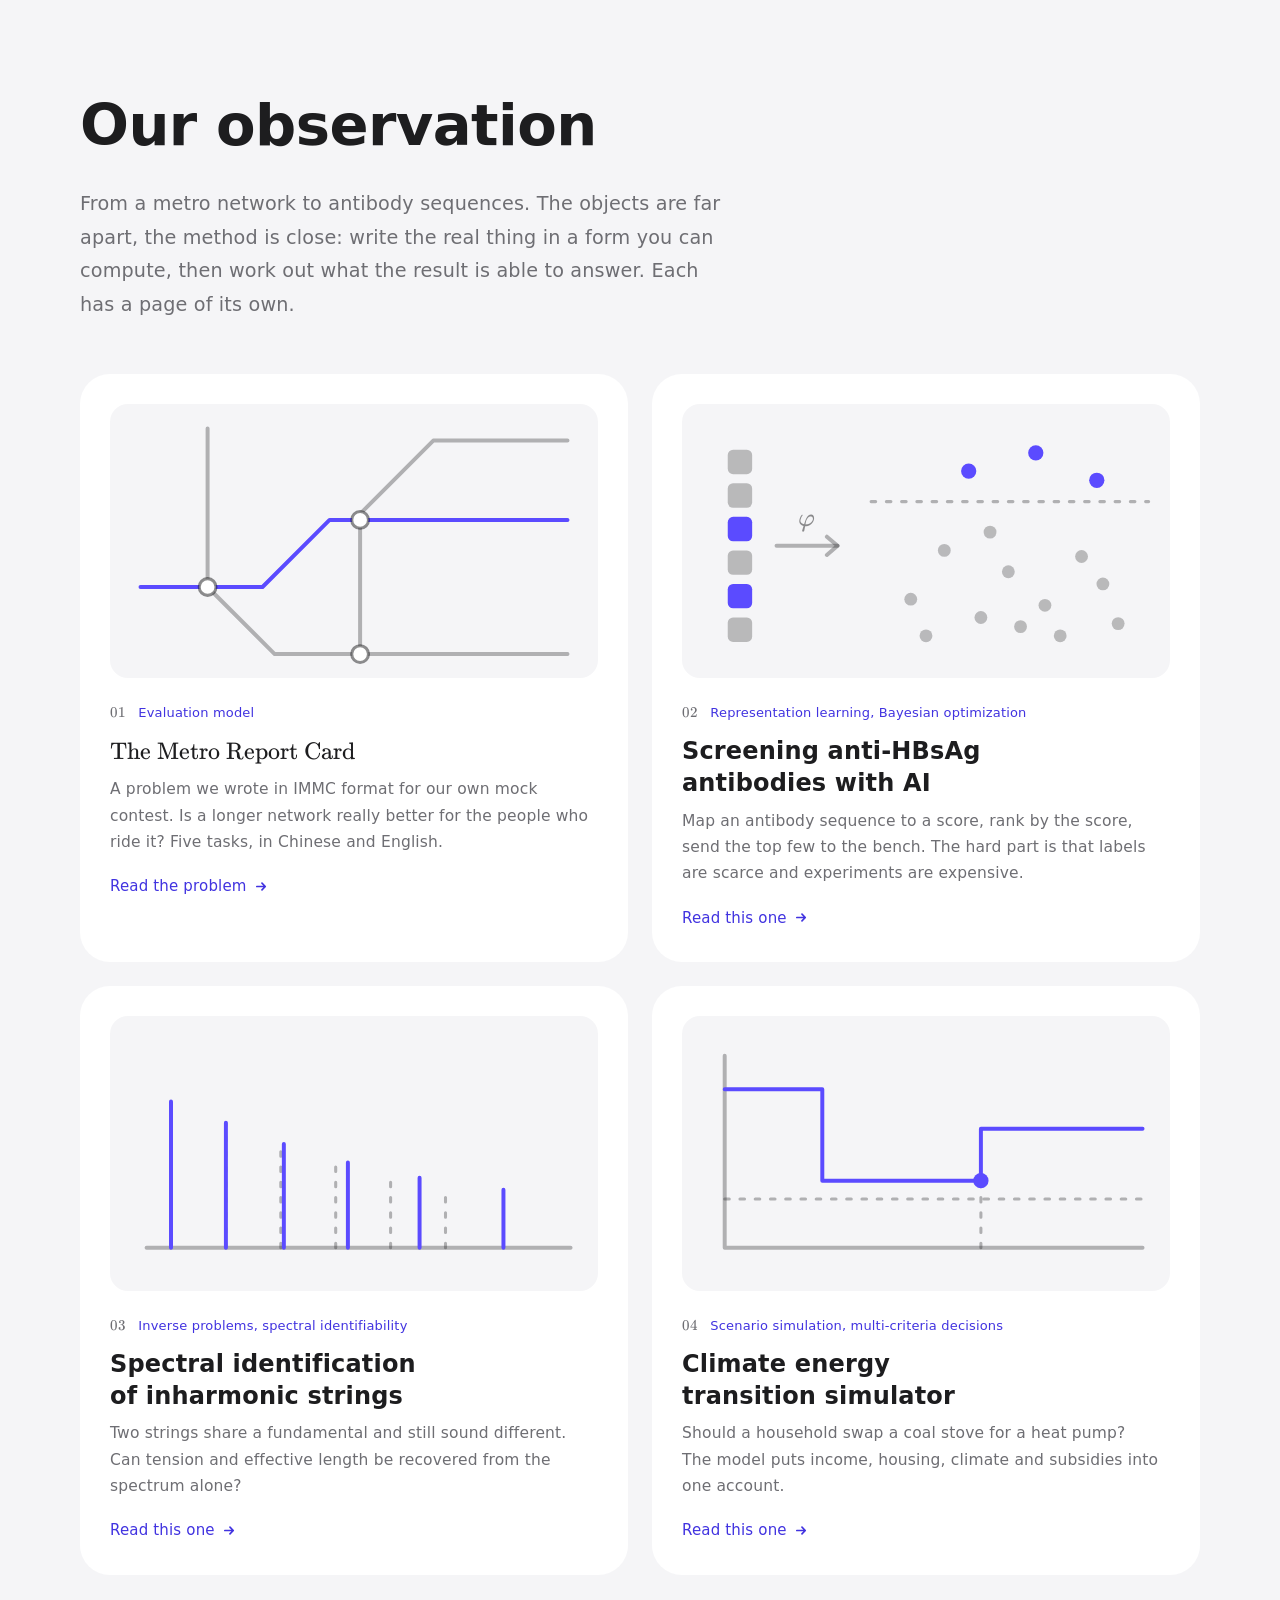
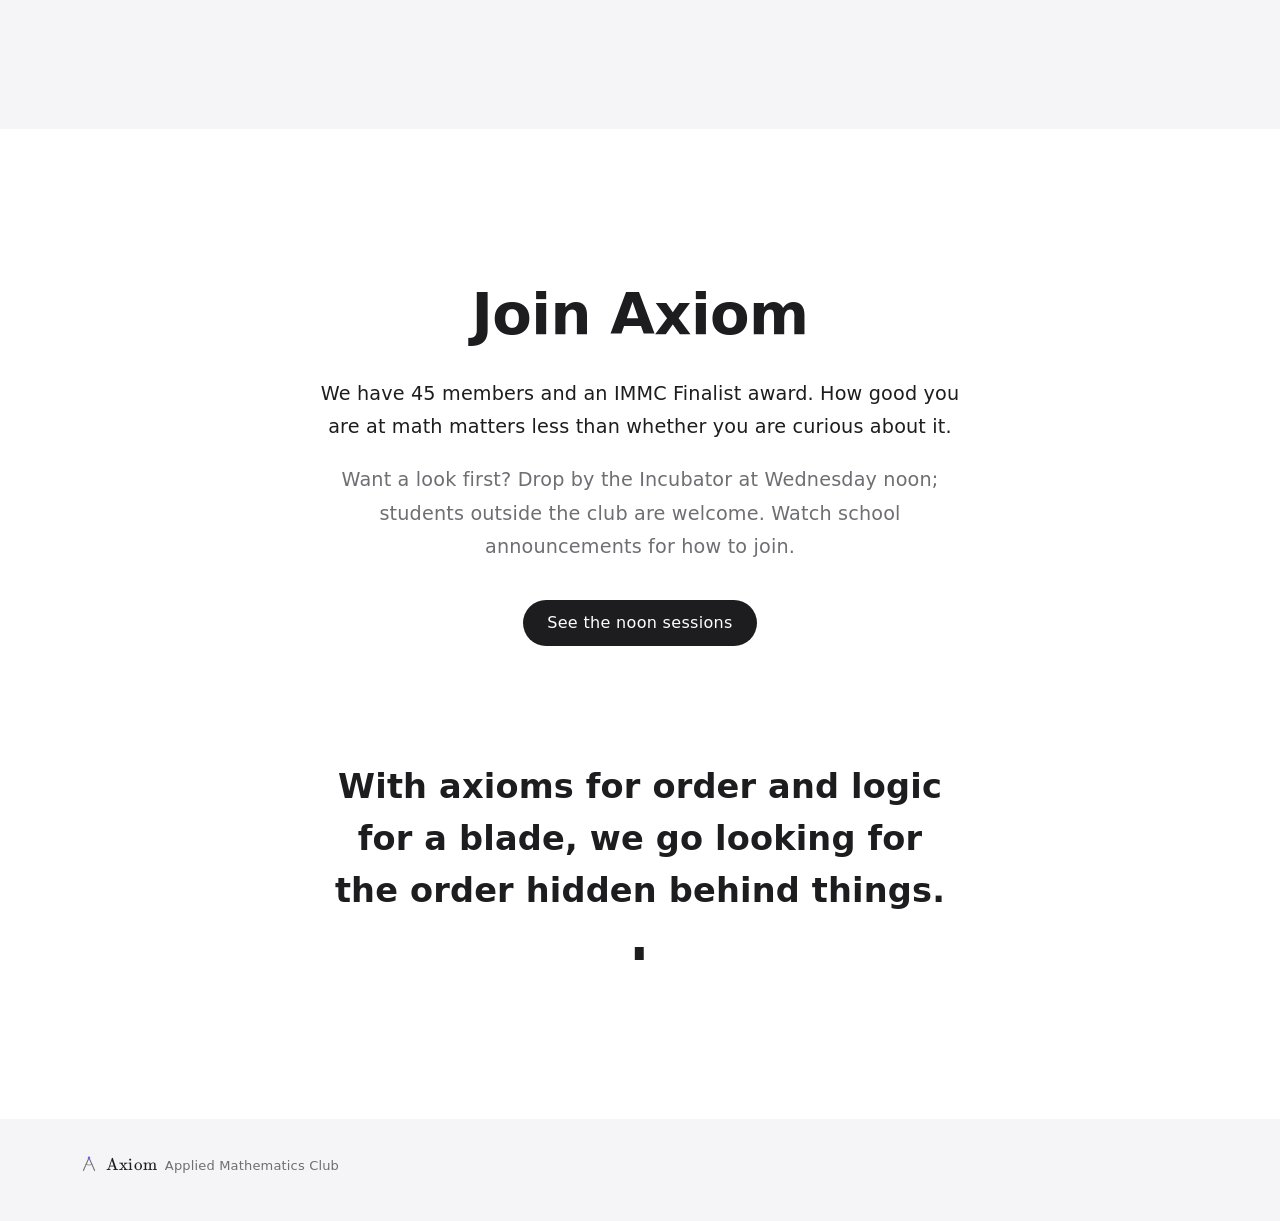
==== commit df8d2253: "Refactor code structure for improved readability and maintainability" ====
--- a/index.html
+++ b/index.html
@@ -148,7 +148,7 @@
 <section class="section mist" id="noon">
   <div class="wrap">
     <h2 class="h2"><span data-l="zh">中午的两件事</span><span data-l="en" lang="en">Two things at noon</span></h2>
-    <p class="intro"><span data-l="zh">一件轻松，一件扎实，都在中午。</span><span data-l="en" lang="en">One light, one deep. Both happen at noon.</span></p>
+    <p class="intro"><span data-l="zh">半小时的午休，足以讲清一个想法，也足以把一道真题拆开。</span><span data-l="en" lang="en">Half a lunch break is enough to land one idea, and enough to take a contest problem apart.</span></p>
     <div class="noon">
       <article class="slot">
         <p class="when"><span data-l="zh">周三中午</span><span data-l="en" lang="en">Wednesday, noon</span></p>
@@ -219,10 +219,10 @@
 <section class="section mist" id="research">
   <div class="wrap">
     <h2 class="h2"><span data-l="zh">我们的研究</span><span data-l="en" lang="en">Our observation</span></h2>
-    <p class="intro muted"><span data-l="zh">从地铁线网到抗体序列，对象差得很远，做法却接近：先把现实写成能算的形式，再判断算出来的结果能回答什么。点开任意一项，看完整内容。</span><span data-l="en" lang="en">From a metro network to antibody sequences. The objects are far apart, the method is close: write the real thing in a form you can compute, then work out what the result is able to answer. Open any one of them for the full write-up.</span></p>
+    <p class="intro muted"><span data-l="zh">从地铁线网到抗体序列，对象差得很远，做法却接近：先把现实写成能算的形式，再判断算出来的结果能回答什么。每一项另有专页，可点入细读。</span><span data-l="en" lang="en">From a metro network to antibody sequences. The objects are far apart, the method is close: write the real thing in a form you can compute, then work out what the result is able to answer. Each has a page of its own.</span></p>
 
     <div class="studies">
-      <a class="study" href="research/metro-report-card/">
+      <a class="study" data-k="metro" href="research/metro-report-card/">
         <span class="study-fig">
           <svg viewBox="0 0 320 180" aria-hidden="true">
             <path class="ln ac" d="M20 120 L100 120 L144 76 L300 76"/>
@@ -238,11 +238,11 @@
           <span class="kw"><span data-l="zh">评价模型</span><span data-l="en" lang="en">Evaluation model</span></span>
         </span>
         <h3><span data-l="zh">地铁成绩单</span><span data-l="en" lang="en" class="cm">The Metro Report Card</span></h3>
-        <p><span data-l="zh">我们按 IMMC 格式为校内模拟赛出的题。线网更长，就一定更有利于市民吗？五问，中英双语。</span><span data-l="en" lang="en">A problem we wrote in IMMC format for our own mock contest. Is a longer network really better for the people who ride it? Five tasks, in Chinese and English.</span></p>
-        <span class="more"><span data-l="zh">读题面</span><span data-l="en" lang="en">Read the problem</span><svg viewBox="0 0 16 16" fill="none" stroke="currentColor" stroke-width="1.8" aria-hidden="true"><path d="M3 8h9M8.5 4.5 12 8l-3.5 3.5" stroke-linecap="round" stroke-linejoin="round"/></svg></span>
+        <p><span data-l="zh">我们按 IMMC 格式为校内模拟赛所出的题。线网更长，是否就更有利于市民？共五问，中英双语。</span><span data-l="en" lang="en">A problem we wrote in IMMC format for our own mock contest. Is a longer network really better for the people who ride it? Five tasks, in Chinese and English.</span></p>
+        <span class="more"><span data-l="zh">阅读题面</span><span data-l="en" lang="en">Read the problem</span><svg viewBox="0 0 16 16" fill="none" stroke="currentColor" stroke-width="1.8" aria-hidden="true"><path d="M3 8h9M8.5 4.5 12 8l-3.5 3.5" stroke-linecap="round" stroke-linejoin="round"/></svg></span>
       </a>
 
-      <a class="study" href="research/antibody-screening/">
+      <a class="study" data-k="ab" href="research/antibody-screening/">
         <span class="study-fig">
           <svg viewBox="0 0 320 180" aria-hidden="true">
             <rect class="pt" x="30" y="30" width="16" height="16" rx="3.5"/>
@@ -277,11 +277,11 @@
           <span class="kw"><span data-l="zh">表示学习与贝叶斯优化</span><span data-l="en" lang="en">Representation learning, Bayesian optimization</span></span>
         </span>
         <h3><span data-l="zh">用 AI 筛选抗 HBsAg 抗体</span><span data-l="en" lang="en">Screening anti-HBsAg antibodies with AI</span></h3>
-        <p><span data-l="zh">把一条抗体序列映成一个分数，按分数排序，取最前面的几条送去做实验。难处在标签太少，实验太贵。</span><span data-l="en" lang="en">Map an antibody sequence to a score, rank by the score, send the top few to the bench. The hard part is that labels are scarce and experiments are expensive.</span></p>
-        <span class="more"><span data-l="zh">读这一项</span><span data-l="en" lang="en">Read this one</span><svg viewBox="0 0 16 16" fill="none" stroke="currentColor" stroke-width="1.8" aria-hidden="true"><path d="M3 8h9M8.5 4.5 12 8l-3.5 3.5" stroke-linecap="round" stroke-linejoin="round"/></svg></span>
+        <p><span data-l="zh">把一条抗体序列映为一个分数，依分数排序，取最高的若干条进入实验。困难在于标签稀缺，而实验昂贵。</span><span data-l="en" lang="en">Map an antibody sequence to a score, rank by the score, send the top few to the bench. The hard part is that labels are scarce and experiments are expensive.</span></p>
+        <span class="more"><span data-l="zh">阅读全文</span><span data-l="en" lang="en">Read this one</span><svg viewBox="0 0 16 16" fill="none" stroke="currentColor" stroke-width="1.8" aria-hidden="true"><path d="M3 8h9M8.5 4.5 12 8l-3.5 3.5" stroke-linecap="round" stroke-linejoin="round"/></svg></span>
       </a>
 
-      <a class="study" href="research/inharmonic-strings/">
+      <a class="study" data-k="spec" href="research/inharmonic-strings/">
         <span class="study-fig">
           <svg viewBox="0 0 320 180" aria-hidden="true">
             <path class="ln" d="M24 152 L302 152" stroke-width="2"/>
@@ -294,11 +294,11 @@
           <span class="kw"><span data-l="zh">逆问题与谱可辨识性</span><span data-l="en" lang="en">Inverse problems, spectral identifiability</span></span>
         </span>
         <h3><span data-l="zh">同基频非理想弦的谱辨识与参数重建</span><span data-l="en" lang="en">Spectral identification of inharmonic strings</span></h3>
-        <p><span data-l="zh">两根弦基频相同，声音却不一样。只靠一段频谱，能不能把张力和有效长度算回来？</span><span data-l="en" lang="en">Two strings share a fundamental and still sound different. Can tension and effective length be recovered from the spectrum alone?</span></p>
-        <span class="more"><span data-l="zh">读这一项</span><span data-l="en" lang="en">Read this one</span><svg viewBox="0 0 16 16" fill="none" stroke="currentColor" stroke-width="1.8" aria-hidden="true"><path d="M3 8h9M8.5 4.5 12 8l-3.5 3.5" stroke-linecap="round" stroke-linejoin="round"/></svg></span>
+        <p><span data-l="zh">两根弦基频相同，声音却不相同。仅凭一段频谱，能否反推张力与有效长度？</span><span data-l="en" lang="en">Two strings share a fundamental and still sound different. Can tension and effective length be recovered from the spectrum alone?</span></p>
+        <span class="more"><span data-l="zh">阅读全文</span><span data-l="en" lang="en">Read this one</span><svg viewBox="0 0 16 16" fill="none" stroke="currentColor" stroke-width="1.8" aria-hidden="true"><path d="M3 8h9M8.5 4.5 12 8l-3.5 3.5" stroke-linecap="round" stroke-linejoin="round"/></svg></span>
       </a>
 
-      <a class="study" href="research/energy-transition/">
+      <a class="study" data-k="heat" href="research/energy-transition/">
         <span class="study-fig">
           <svg viewBox="0 0 320 180" aria-hidden="true">
             <path class="ln" d="M28 26 L28 152 L302 152" stroke-width="2"/>
@@ -313,8 +313,8 @@
           <span class="kw"><span data-l="zh">情境模拟与多准则决策</span><span data-l="en" lang="en">Scenario simulation, multi-criteria decisions</span></span>
         </span>
         <h3><span data-l="zh">气候能源转型模拟器</span><span data-l="en" lang="en">Climate energy transition simulator</span></h3>
-        <p><span data-l="zh">一户人家该不该把燃煤炉换成热泵？模型把收入、房子、气候和补贴放进同一笔账里算。</span><span data-l="en" lang="en">Should a household swap a coal stove for a heat pump? The model puts income, housing, climate and subsidies into one account.</span></p>
-        <span class="more"><span data-l="zh">读这一项</span><span data-l="en" lang="en">Read this one</span><svg viewBox="0 0 16 16" fill="none" stroke="currentColor" stroke-width="1.8" aria-hidden="true"><path d="M3 8h9M8.5 4.5 12 8l-3.5 3.5" stroke-linecap="round" stroke-linejoin="round"/></svg></span>
+        <p><span data-l="zh">一户人家是否该把燃煤炉换成热泵？模型把收入、住房、气候与补贴纳入同一笔账。</span><span data-l="en" lang="en">Should a household swap a coal stove for a heat pump? The model puts income, housing, climate and subsidies into one account.</span></p>
+        <span class="more"><span data-l="zh">阅读全文</span><span data-l="en" lang="en">Read this one</span><svg viewBox="0 0 16 16" fill="none" stroke="currentColor" stroke-width="1.8" aria-hidden="true"><path d="M3 8h9M8.5 4.5 12 8l-3.5 3.5" stroke-linecap="round" stroke-linejoin="round"/></svg></span>
       </a>
     </div>
   </div>
--- a/assets/css/site.css
+++ b/assets/css/site.css
@@ -432,3 +432,60 @@
 .also .n { font: 400 14px/1.6 var(--cm); color: var(--graphite); }
 .also .t { font-weight: 500; transition: color 0.2s ease; }
 .article .map { margin: 34px 0; }
+
+/* ---------- 可交互的插图 ---------- */
+.ifig { margin: 38px 0; }
+.ifig-stage { padding: 12px 8px 4px; border-radius: 22px; background: var(--mist); }
+.ifig svg { display: block; width: 100%; height: auto; overflow: visible; touch-action: manipulation; }
+.ifig .axis { fill: none; stroke: rgba(29, 29, 31, 0.28); stroke-width: 1.4; stroke-linecap: round; }
+.ifig .grid { stroke: rgba(29, 29, 31, 0.18); stroke-width: 1; stroke-dasharray: 3 6; }
+.ifig text { font: 400 12px/1 var(--sans); fill: var(--graphite); }
+.ifig text.cm { font-family: var(--cm); font-size: 13px; }
+.ifig .fig-lab { font-size: 12px; fill: var(--graphite); dominant-baseline: hanging; }
+.ifig .hit { fill: transparent; cursor: pointer; }
+.ifig .cand .bar { stroke: rgba(29, 29, 31, 0.22); stroke-width: 1.6; stroke-linecap: round; }
+.ifig .cand .dot { fill: rgba(29, 29, 31, 0.34); transition: fill 0.25s ease; }
+.ifig .cand.is-on .bar { stroke: rgba(91, 75, 255, 0.45); stroke-width: 2.2; }
+.ifig .cand.is-on .dot { fill: var(--violet); }
+.ifig .cand.is-hover .dot { fill: var(--ink); }
+.ifig .cand.is-hover .bar { stroke: var(--ink); }
+.ifig .ideal { stroke: rgba(29, 29, 31, 0.3); stroke-width: 1.6; stroke-dasharray: 2 5; }
+.ifig .part .line { stroke: var(--violet); stroke-width: 2.6; stroke-linecap: round; }
+.ifig .part.is-hover .line { stroke: var(--ink); stroke-width: 3.4; }
+.ifig .plan { fill: none; stroke: rgba(29, 29, 31, 0.24); stroke-width: 2.2; stroke-linejoin: round; transition: stroke 0.3s ease, stroke-width 0.3s ease; }
+.ifig .plan.is-on { stroke: var(--violet); stroke-width: 3.2; }
+.ifig-ctl { display: flex; flex-wrap: wrap; align-items: center; gap: 14px 30px; margin-top: 20px; }
+.ifig-ctl label { display: flex; align-items: center; gap: 12px; font-size: 14px; color: var(--graphite); }
+.ifig-ctl input[type="range"] { -webkit-appearance: none; appearance: none; width: 148px; height: 24px; background: none; cursor: pointer; }
+.ifig-ctl input[type="range"]::-webkit-slider-runnable-track { height: 4px; border-radius: 2px; background: rgba(29, 29, 31, 0.16); }
+.ifig-ctl input[type="range"]::-webkit-slider-thumb { -webkit-appearance: none; width: 20px; height: 20px; margin-top: -8px; border-radius: 50%; background: #fff; box-shadow: 0 1px 4px rgba(0, 0, 0, 0.3); transition: transform 0.12s ease-out; }
+.ifig-ctl input[type="range"]:active::-webkit-slider-thumb { transform: scale(1.12); }
+.ifig-ctl input[type="range"]::-moz-range-track { height: 4px; border-radius: 2px; background: rgba(29, 29, 31, 0.16); }
+.ifig-ctl input[type="range"]::-moz-range-thumb { width: 18px; height: 18px; border: 0; border-radius: 50%; background: #fff; box-shadow: 0 1px 4px rgba(0, 0, 0, 0.3); }
+.ifig-ctl output { min-width: 5.2em; font: 400 14px/1.4 var(--cm); color: var(--ink); }
+.seg { display: inline-flex; padding: 3px; border-radius: 999px; background: rgba(29, 29, 31, 0.07); }
+.seg button { min-height: 34px; padding: 0 15px; border: 0; border-radius: 999px; background: none; color: var(--graphite); font: 500 13.5px/1 var(--sans); cursor: pointer; -webkit-tap-highlight-color: transparent; transition: background-color 0.25s var(--ease-out), color 0.2s ease, transform 0.1s ease-out; }
+.seg button[aria-pressed="true"] { background: #fff; color: var(--ink); box-shadow: 0 1px 3px rgba(0, 0, 0, 0.13); }
+.seg button:active { transform: scale(0.96); }
+.readout { margin: 16px 0 0; min-height: 3em; font-size: 14.5px; line-height: 1.7; color: var(--ink); }
+@media (max-width: 620px) {
+  .ifig-ctl { gap: 12px 20px; }
+  .ifig-ctl input[type="range"] { width: 112px; }
+}
+@media (prefers-reduced-motion: reduce) {
+  .ifig .plan, .ifig .cand .dot, .seg button { transition: none; }
+  .seg button:active { transform: none; }
+}
+
+/* 卡片上的小动作：指过去，图形各自动一下 */
+.study-fig .ac, .study-fig .pt-on { transition: transform 0.55s var(--ease-out); }
+.study[data-k="spec"]:hover .ac { transform: translateX(7px); }
+.study[data-k="heat"]:hover .ac { transform: translateY(-6px); }
+.study[data-k="ab"]:hover .pt-on { transform: translateY(-4px); }
+.study[data-k="metro"]:hover .ac { stroke-dasharray: 36 400; animation: ml-flow 1.9s linear infinite; }
+@keyframes ml-flow { from { stroke-dashoffset: 436; } to { stroke-dashoffset: 0; } }
+@media (prefers-reduced-motion: reduce) {
+  .study-fig .ac, .study-fig .pt-on { transition: none; }
+  .study[data-k="spec"]:hover .ac, .study[data-k="heat"]:hover .ac, .study[data-k="ab"]:hover .pt-on { transform: none; }
+  .study[data-k="metro"]:hover .ac { stroke-dasharray: none; animation: none; }
+}
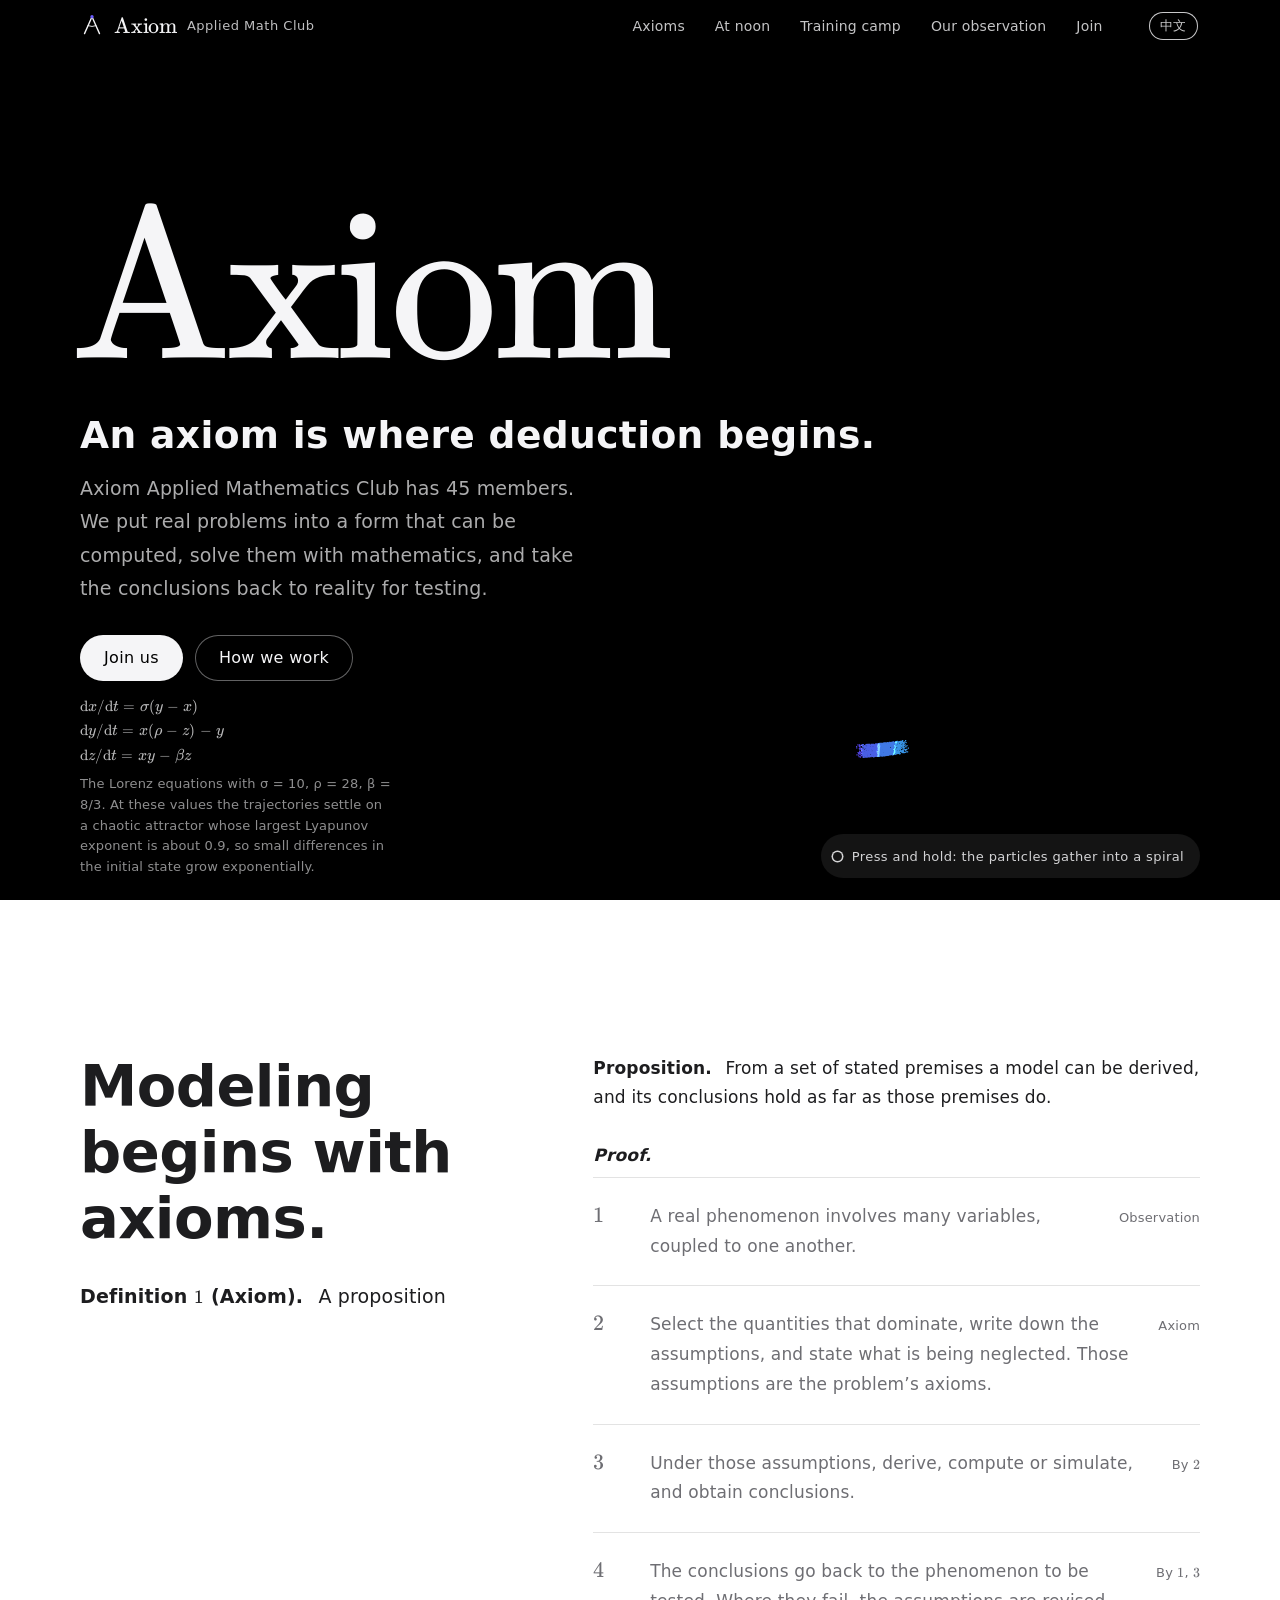
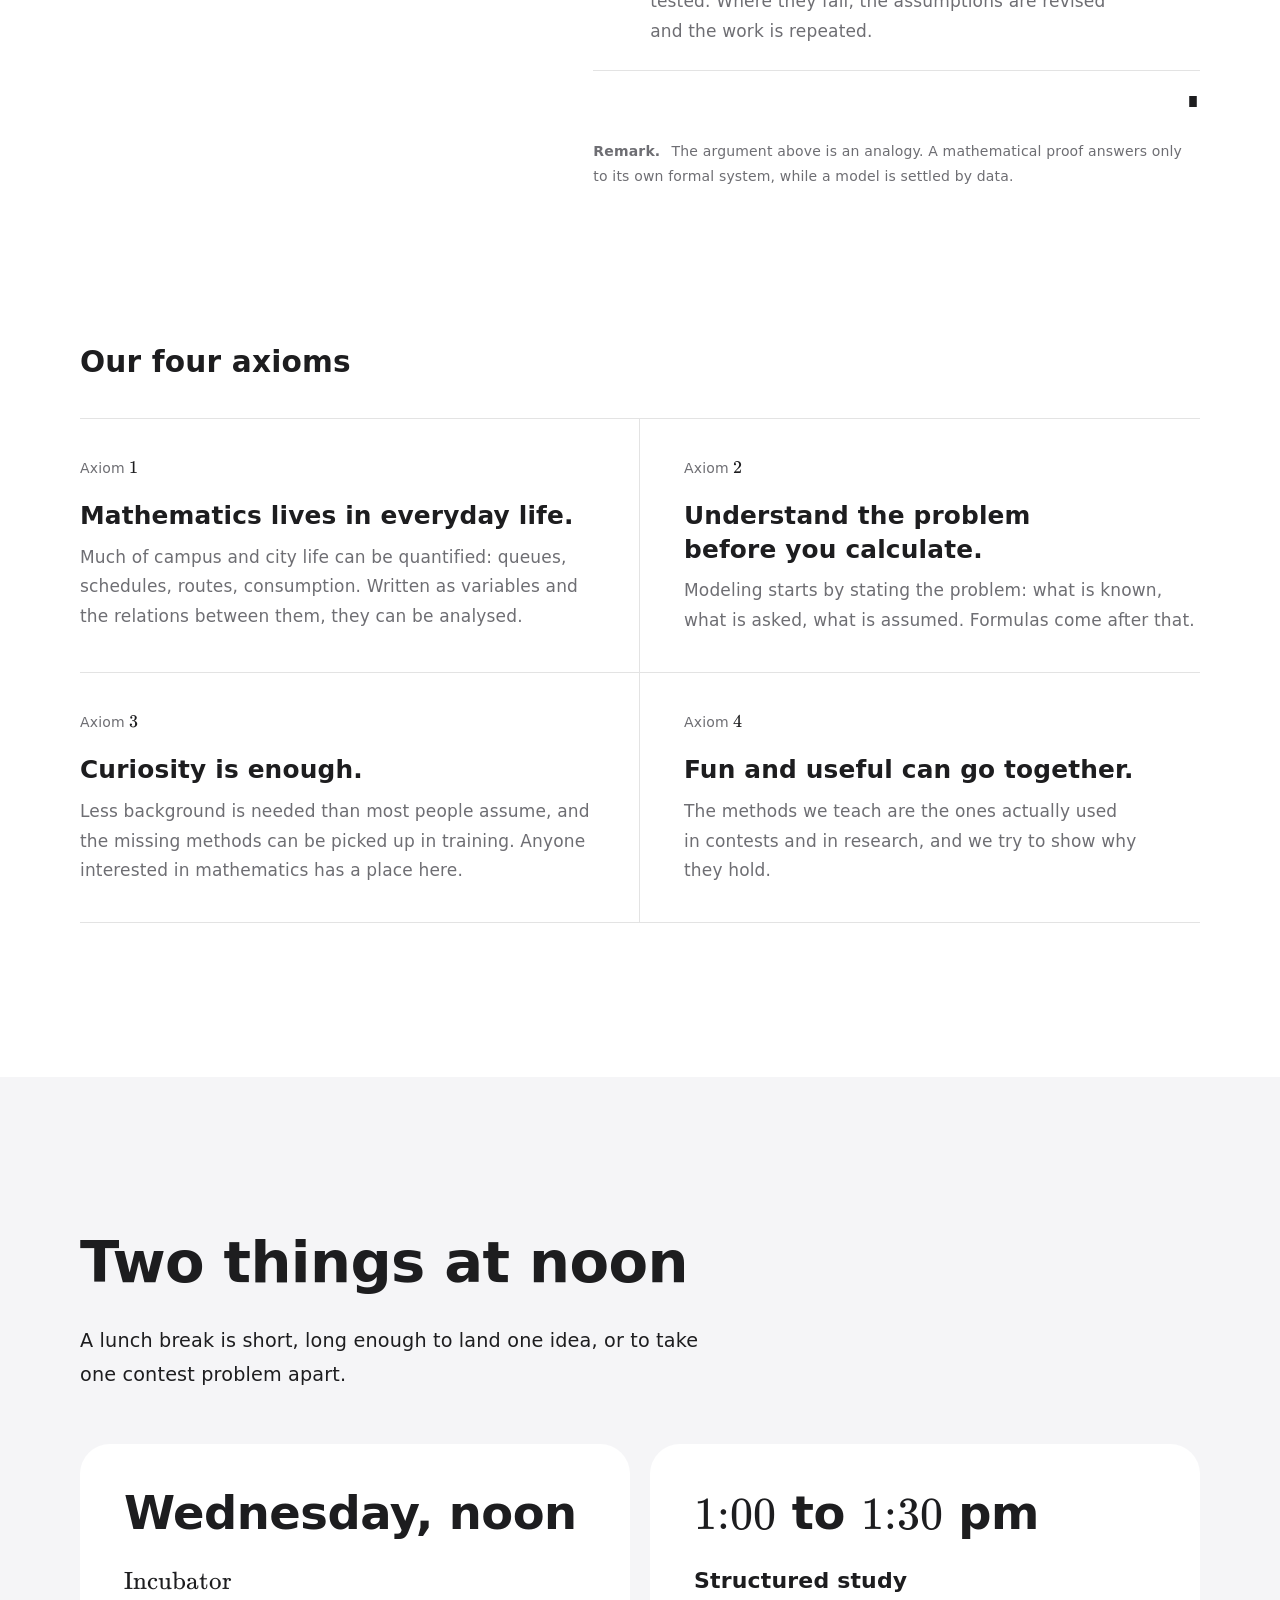
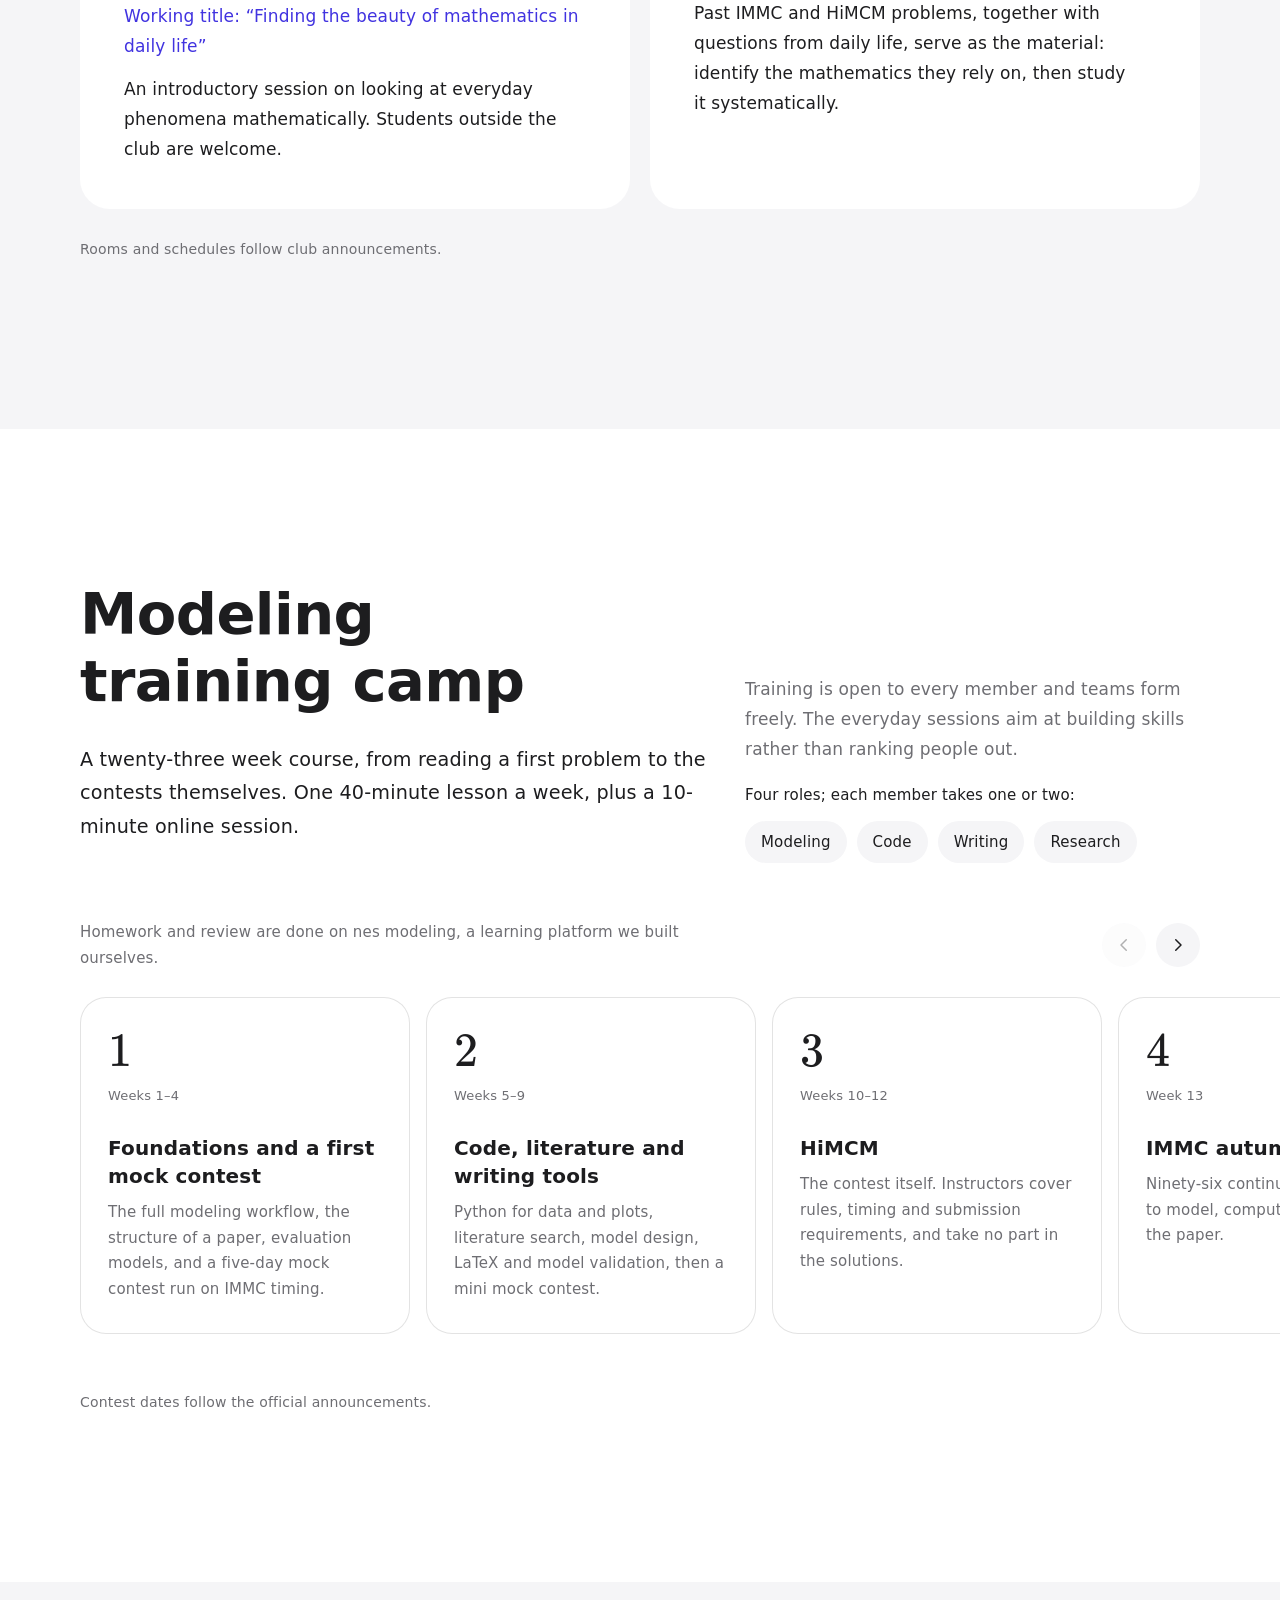
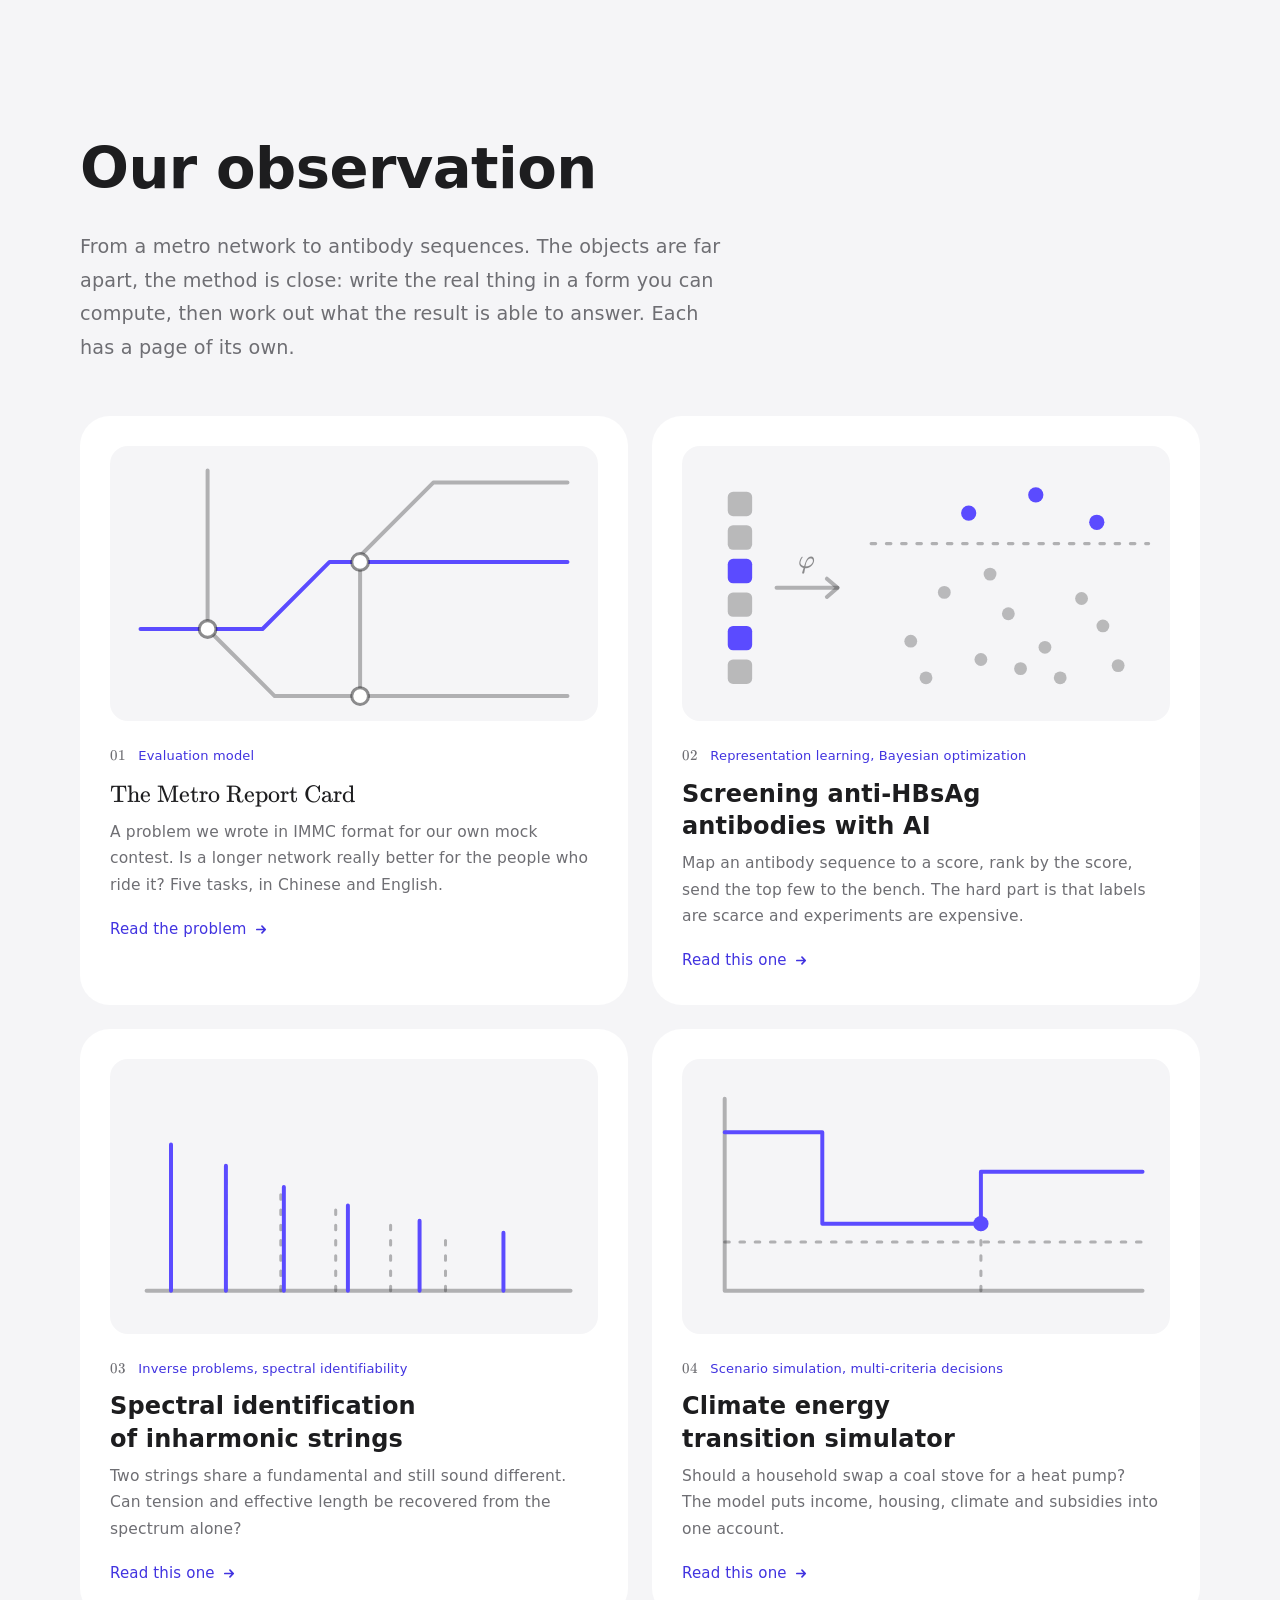
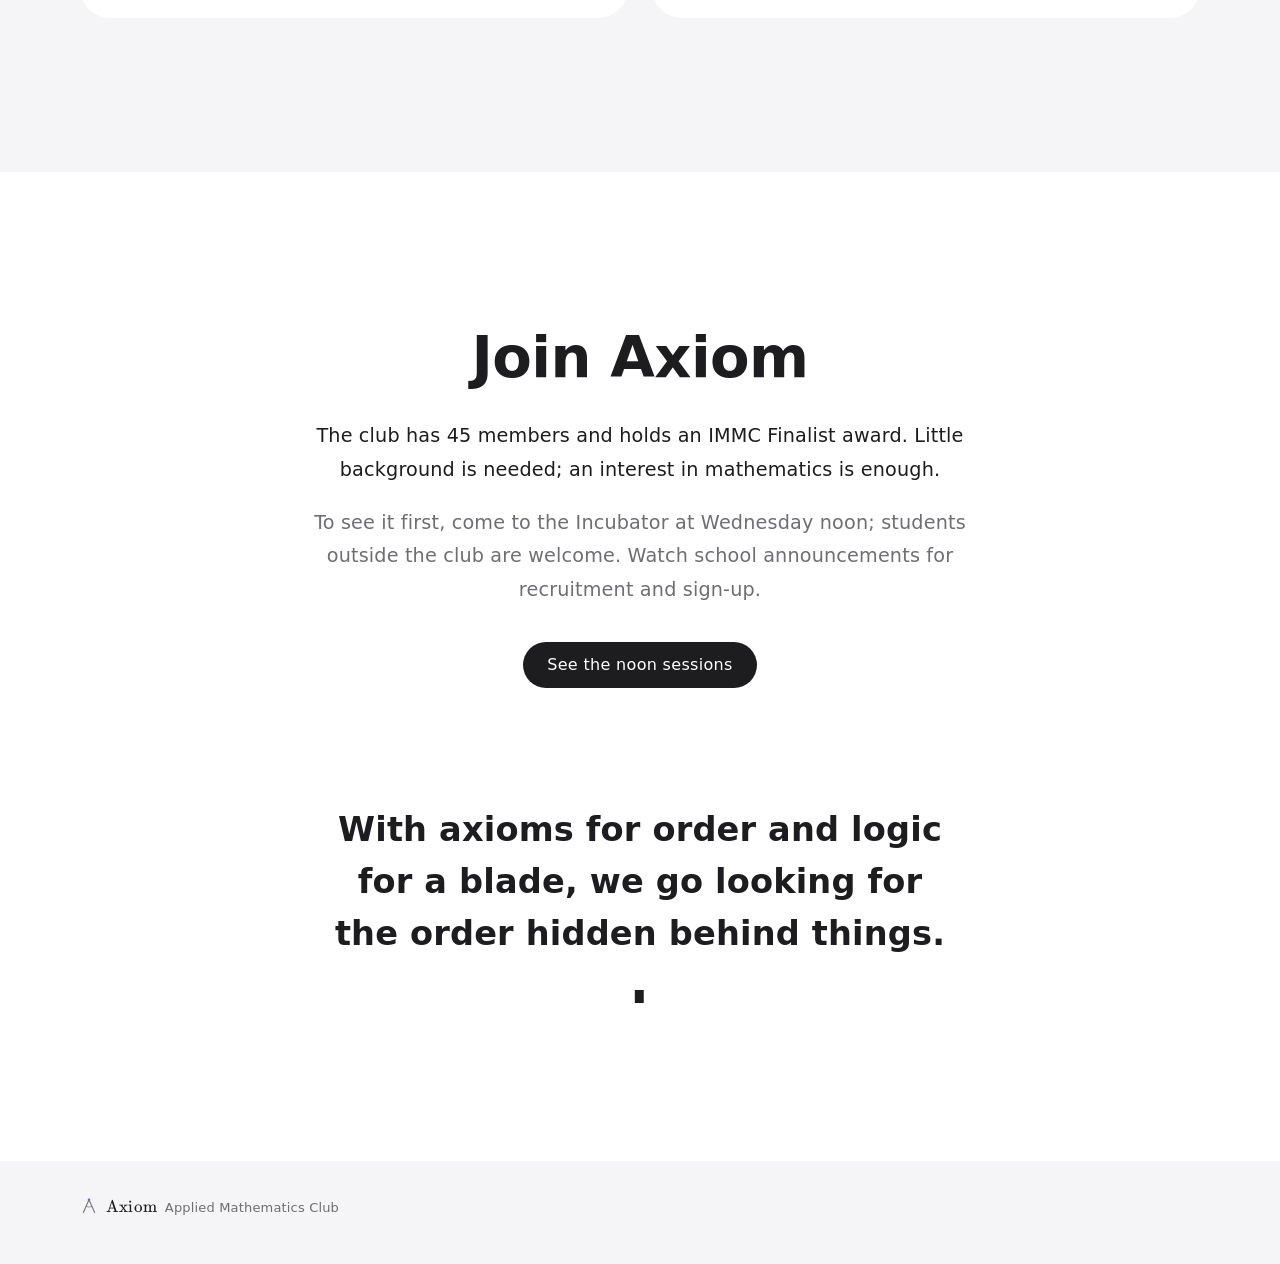
==== commit 9807fd31: "更新网站描述和内容，提升信息准确性和可读性" ====
--- a/index.html
+++ b/index.html
@@ -4,10 +4,10 @@
 <meta charset="utf-8">
 <meta name="viewport" content="width=device-width, initial-scale=1, viewport-fit=cover">
 <title>Axiom 应用数学社</title>
-<meta name="description" content="Axiom 应用数学社：从现实里提炼规则，用数学回应真实世界的难题。Axiom Applied Mathematics Club.">
+<meta name="description" content="Axiom 应用数学社：把现实问题写成可计算的形式，再用数学方法求解并检验。Axiom Applied Mathematics Club.">
 <meta name="theme-color" content="#000000">
 <meta property="og:title" content="Axiom 应用数学社">
-<meta property="og:description" content="公理，一切推演开始的地方。Every deduction begins with an axiom.">
+<meta property="og:description" content="公理是推演的起点。An axiom is where deduction begins.">
 <link rel="icon" href="assets/img/favicon.svg" type="image/svg+xml">
 <link rel="apple-touch-icon" href="assets/img/apple-touch-icon.png">
 <link rel="preload" href="assets/fonts/KaTeX_Main-Regular.woff2" as="font" type="font/woff2" crossorigin>
@@ -65,11 +65,11 @@
   <canvas aria-hidden="true"></canvas>
   <div class="wrap hero-copy">
     <h1 class="wordmark" lang="en" data-in style="--i:0">Axiom</h1>
-    <p class="tagline" data-in style="--i:1"><span data-l="zh">公理，一切推演开始的地方。</span><span data-l="en" lang="en">Every deduction begins with an axiom.</span></p>
-    <p class="lead" data-in style="--i:2"><span data-l="zh">Axiom 应用数学社现有 45 名成员。我们从现实里提炼规则，用数学回应真实世界的难题。</span><span data-l="en" lang="en">Axiom Applied Mathematics Club has 45 members. We draw rules out of the real world and answer its hard problems with mathematics.</span></p>
+    <p class="tagline" data-in style="--i:1"><span data-l="zh">公理是推演的起点。</span><span data-l="en" lang="en">An axiom is where deduction begins.</span></p>
+    <p class="lead" data-in style="--i:2"><span data-l="zh">Axiom 应用数学社现有 45 名成员。我们把现实问题写成可以计算的形式，用数学方法求解，再把结论放回现实里检验。</span><span data-l="en" lang="en">Axiom Applied Mathematics Club has 45 members. We put real problems into a form that can be computed, solve them with mathematics, and take the conclusions back to reality for testing.</span></p>
     <div class="hero-actions" data-in style="--i:3">
       <a class="btn btn-light" href="#join"><span data-l="zh">加入我们</span><span data-l="en" lang="en">Join us</span></a>
-      <a class="btn btn-line" href="#axiom"><span data-l="zh">看看我们在做什么</span><span data-l="en" lang="en">See what we do</span></a>
+      <a class="btn btn-line" href="#axiom"><span data-l="zh">我们怎么做</span><span data-l="en" lang="en">How we work</span></a>
     </div>
   </div>
   <div class="wrap hero-foot" data-in style="--i:4">
@@ -79,9 +79,9 @@
         <span class="cm">d</span><span class="var">y</span>/<span class="cm">d</span><span class="var">t</span> = <span class="var">x</span>(<span class="var">ρ</span> − <span class="var">z</span>) − <span class="var">y</span><br>
         <span class="cm">d</span><span class="var">z</span>/<span class="cm">d</span><span class="var">t</span> = <span class="var">x</span><span class="var">y</span> − <span class="var">β</span><span class="var">z</span>
       </p>
-      <p class="eq-note"><span data-l="zh">洛伦茨吸引子，取 σ = 10，ρ = 28，β = 8/3。所有粒子几乎从同一个点出发，几秒后便各走各的路。</span><span data-l="en" lang="en">The Lorenz attractor with σ = 10, ρ = 28, β = 8/3. The particles start from almost the same point and, within seconds, each goes its own way.</span></p>
-    </div>
-    <button class="hint" type="button" aria-pressed="false"><span class="dot" aria-hidden="true"></span><span class="off"><span data-l="zh">按住画面，给混沌一个锚点</span><span data-l="en" lang="en">Press and hold to anchor the chaos</span></span><span class="on"><span data-l="zh">再点一次，放开锚点</span><span data-l="en" lang="en">Click again to let go</span></span></button>
+      <p class="eq-note"><span data-l="zh">洛伦茨方程，取 σ = 10，ρ = 28，β = 8/3。此参数下轨道落在混沌吸引子上，最大李雅普诺夫指数约 0.9，初值的微小差别按指数放大。</span><span data-l="en" lang="en">The Lorenz equations with σ = 10, ρ = 28, β = 8/3. At these values the trajectories settle on a chaotic attractor whose largest Lyapunov exponent is about 0.9, so small differences in the initial state grow exponentially.</span></p>
+    </div>
+    <button class="hint" type="button" aria-pressed="false"><span class="dot" aria-hidden="true"></span><span class="off"><span data-l="zh">按住画面，粒子收拢成螺旋</span><span data-l="en" lang="en">Press and hold: the particles gather into a spiral</span></span><span class="on"><span data-l="zh">再点一次，恢复自由演化</span><span data-l="en" lang="en">Click again to resume free evolution</span></span></button>
   </div>
 </section>
 
@@ -90,8 +90,8 @@
     <div class="stick">
       <h2 class="h2"><span data-l="zh">建模，<br>从立公理开始。</span><span data-l="en" lang="en">Modeling begins with axioms.</span></h2>
       <p class="thm definition">
-        <span data-l="zh"><span class="thm-head">定义 <span class="cm">1</span>（公理）</span>无需证明，却撑起整套体系的前提。一切逻辑推演都从它出发。</span>
-        <span data-l="en" lang="en"><span class="thm-head">Definition <span class="cm">1</span> (Axiom).</span>A premise that needs no proof, yet holds up an entire system. Every chain of reasoning starts from one.</span>
+        <span data-l="zh"><span class="thm-head">定义 <span class="cm">1</span>（公理）</span>在一个系统内不加证明而接受的命题，其余结论都由它推出。</span>
+        <span data-l="en" lang="en"><span class="thm-head">Definition <span class="cm">1</span> (Axiom).</span>A proposition accepted without proof inside a system, from which the remaining results are derived.</span>
       </p>
       <figure class="emblem">
         <svg viewBox="-10 -20 84 84" aria-hidden="true">
@@ -99,22 +99,23 @@
           <g fill="none" stroke="currentColor" stroke-linecap="round" stroke-linejoin="round"><path d="M12 55 L32 10 L52 55" stroke-width="3.6"/><path d="M21.44 33.76 A26 26 0 0 0 42.56 33.76" stroke-width="2.4"/></g>
           <circle cx="32" cy="10" r="4.4" fill="#6b5cff"/>
         </svg>
-        <figcaption><span data-l="zh">图 <span class="cm">1</span>　Axiom 的徽标：一个顶点，两条射线，一段角弧。顶点就是公理，一切从这里出发。</span><span data-l="en" lang="en">Figure <span class="cm">1</span>. The Axiom mark: one vertex, two rays, one arc. The vertex is the axiom, and everything starts there.</span></figcaption>
+        <figcaption><span data-l="zh">图 <span class="cm">1</span>　徽标的构造：两条射线自同一顶点引出，一段角弧截于其间，合为字母 A。顶点处的实心点代表公理。</span><span data-l="en" lang="en">Figure <span class="cm">1</span>. Construction of the mark: two rays from a common vertex, an arc cutting across them, together reading as the letter A. The filled point at the vertex stands for the axiom.</span></figcaption>
       </figure>
     </div>
     <div>
       <p class="thm proof-claim">
-        <span data-l="zh"><span class="thm-head">命题</span>一个杂乱的现实问题，可以从几条公理出发，推出一个能解释它的模型。</span>
-        <span data-l="en" lang="en"><span class="thm-head">Proposition.</span>Starting from a few axioms, a messy real-world problem can be turned into a model that explains it.</span>
+        <span data-l="zh"><span class="thm-head">命题</span>给定一组写明的前提，可以由它们推出一个模型；模型的结论，在前提成立的范围内有效。</span>
+        <span data-l="en" lang="en"><span class="thm-head">Proposition.</span>From a set of stated premises a model can be derived, and its conclusions hold as far as those premises do.</span>
       </p>
       <p class="proof-label"><span data-l="zh">证明</span><span data-l="en" lang="en"><i>Proof.</i></span></p>
       <ol class="proof">
-        <li><span class="ln">1</span><span><span data-l="zh">现实里的现象纷繁复杂，满是变量。</span><span data-l="en" lang="en">Real phenomena are tangled and full of variables.</span></span><span class="why"><span data-l="zh">观察</span><span data-l="en" lang="en">Observation</span></span></li>
-        <li><span class="ln">2</span><span><span data-l="zh">挑出真正起作用的条件，确立前提。这些前提，就是这个问题自己的公理。</span><span data-l="en" lang="en">Pick out the conditions that matter and fix the premises. These premises are the problem’s own axioms.</span></span><span class="why"><span data-l="zh">公理</span><span data-l="en" lang="en">Axiom</span></span></li>
-        <li><span class="ln">3</span><span><span data-l="zh">从公理出发，推导、演算、仿真。</span><span data-l="en" lang="en">From there, derive, calculate and simulate.</span></span><span class="why"><span data-l="zh">由 <span class="cm">2</span></span><span data-l="en" lang="en">By <span class="cm">2</span></span></span></li>
-        <li><span class="ln">4</span><span><span data-l="zh">杂乱的现象，变成一个严谨、可以解释的模型。</span><span data-l="en" lang="en">The mess becomes a rigorous model that can be explained.</span></span><span class="why"><span data-l="zh">由 <span class="cm">1</span>、<span class="cm">3</span></span><span data-l="en" lang="en">By <span class="cm">1</span>, <span class="cm">3</span></span></span></li>
+        <li><span class="ln">1</span><span><span data-l="zh">一个现实现象牵涉大量变量，彼此耦合。</span><span data-l="en" lang="en">A real phenomenon involves many variables, coupled to one another.</span></span><span class="why"><span data-l="zh">观察</span><span data-l="en" lang="en">Observation</span></span></li>
+        <li><span class="ln">2</span><span><span data-l="zh">选出起主要作用的量，写下假设，并说明忽略了什么。这些假设就是该问题的公理。</span><span data-l="en" lang="en">Select the quantities that dominate, write down the assumptions, and state what is being neglected. Those assumptions are the problem’s axioms.</span></span><span class="why"><span data-l="zh">公理</span><span data-l="en" lang="en">Axiom</span></span></li>
+        <li><span class="ln">3</span><span><span data-l="zh">在假设之下推导、计算或仿真，得到结论。</span><span data-l="en" lang="en">Under those assumptions, derive, compute or simulate, and obtain conclusions.</span></span><span class="why"><span data-l="zh">由 <span class="cm">2</span></span><span data-l="en" lang="en">By <span class="cm">2</span></span></span></li>
+        <li><span class="ln">4</span><span><span data-l="zh">结论回到原现象接受检验。对不上，就修改假设，再算一遍。</span><span data-l="en" lang="en">The conclusions go back to the phenomenon to be tested. Where they fail, the assumptions are revised and the work is repeated.</span></span><span class="why"><span data-l="zh">由 <span class="cm">1</span>、<span class="cm">3</span></span><span data-l="en" lang="en">By <span class="cm">1</span>, <span class="cm">3</span></span></span></li>
       </ol>
       <div class="qed" data-aria-zh="证毕" data-aria-en="End of proof" role="img" aria-label="证毕">∎</div>
+      <p class="note"><span data-l="zh"><span class="thm-head">注</span>以上是一段类比。数学证明只对它的形式系统负责；一个模型成立与否，最后由数据判定。</span><span data-l="en" lang="en"><span class="thm-head">Remark.</span>The argument above is an analogy. A mathematical proof answers only to its own formal system, while a model is settled by data.</span></p>
     </div>
   </div>
 
@@ -124,22 +125,22 @@
       <article class="axiom">
         <span class="num"><span data-l="zh">公理</span><span data-l="en" lang="en">Axiom</span> <span class="cm">1</span></span>
         <h4><span data-l="zh">数学就在日常里。</span><span data-l="en" lang="en">Mathematics lives in everyday life.</span></h4>
-        <p><span data-l="zh">校园生活和社会生活里，有很多有意思的现象。换成数学的眼光，常常能看出别的东西。</span><span data-l="en" lang="en">Campus life and city life are full of curious things. Seen through mathematics, they often turn out to be something else.</span></p>
+        <p><span data-l="zh">校园与城市里的许多现象都可以量化：排队、作息、路线、消耗。写成变量和它们之间的关系，就能拿来分析。</span><span data-l="en" lang="en">Much of campus and city life can be quantified: queues, schedules, routes, consumption. Written as variables and the relations between them, they can be analysed.</span></p>
       </article>
       <article class="axiom">
         <span class="num"><span data-l="zh">公理</span><span data-l="en" lang="en">Axiom</span> <span class="cm">2</span></span>
         <h4><span data-l="zh">先弄清问题，再动手算。</span><span data-l="en" lang="en">Understand the problem before you calculate.</span></h4>
-        <p><span data-l="zh">建模的第一步，是从现实里提取条件、确立前提。公式在这之后才出场。</span><span data-l="en" lang="en">Modeling begins by pulling conditions out of reality and fixing the premises. Formulas come later.</span></p>
+        <p><span data-l="zh">建模的第一步是界定问题：已知什么，求什么，假设什么。公式在这之后才出场。</span><span data-l="en" lang="en">Modeling starts by stating the problem: what is known, what is asked, what is assumed. Formulas come after that.</span></p>
       </article>
       <article class="axiom">
         <span class="num"><span data-l="zh">公理</span><span data-l="en" lang="en">Axiom</span> <span class="cm">3</span></span>
         <h4><span data-l="zh">对数学好奇，就够了。</span><span data-l="en" lang="en">Curiosity is enough.</span></h4>
-        <p><span data-l="zh">基础好不好，关系没有想象中那么大。在这里，每个对数学感兴趣的人都能找到自己的位置。</span><span data-l="en" lang="en">Where you start matters less than you might think. Anyone who is interested in mathematics can find a place here.</span></p>
+        <p><span data-l="zh">入门需要的基础比多数人以为的少，欠缺的方法可以在训练里补上。对数学有兴趣的人，这里都有位置。</span><span data-l="en" lang="en">Less background is needed than most people assume, and the missing methods can be picked up in training. Anyone interested in mathematics has a place here.</span></p>
       </article>
       <article class="axiom">
         <span class="num"><span data-l="zh">公理</span><span data-l="en" lang="en">Axiom</span> <span class="cm">4</span></span>
         <h4><span data-l="zh">有趣和有用，可以兼得。</span><span data-l="en" lang="en">Fun and useful can go together.</span></h4>
-        <p><span data-l="zh">我们尽量让数学保持好玩，也教实用、高效的方法，给以后的学习打个底子。</span><span data-l="en" lang="en">We keep mathematics playful and teach practical, efficient methods that will support your later studies.</span></p>
+        <p><span data-l="zh">我们讲的方法，都是比赛和研究里真在用的，也尽量讲清它们为什么成立。</span><span data-l="en" lang="en">The methods we teach are the ones actually used in contests and in research, and we try to show why they hold.</span></p>
       </article>
     </div>
   </div>
@@ -148,18 +149,18 @@
 <section class="section mist" id="noon">
   <div class="wrap">
     <h2 class="h2"><span data-l="zh">中午的两件事</span><span data-l="en" lang="en">Two things at noon</span></h2>
-    <p class="intro"><span data-l="zh">半小时的午休，足以讲清一个想法，也足以把一道真题拆开。</span><span data-l="en" lang="en">Half a lunch break is enough to land one idea, and enough to take a contest problem apart.</span></p>
+    <p class="intro"><span data-l="zh">午休的时间不长，足以讲清一个想法，也足以把一道真题拆开。</span><span data-l="en" lang="en">A lunch break is short, long enough to land one idea, or to take one contest problem apart.</span></p>
     <div class="noon">
       <article class="slot">
         <p class="when"><span data-l="zh">周三中午</span><span data-l="en" lang="en">Wednesday, noon</span></p>
         <h3><span class="cm" lang="en">Incubator</span></h3>
         <p class="topic"><span data-l="zh">主题暂定「透过生活发现数学之美」</span><span data-l="en" lang="en">Working title: “Finding the beauty of mathematics in daily life”</span></p>
-        <p><span data-l="zh">讲一些很基础、也很实用的小技巧：怎样用数学思维观察生活。社团以外的同学也可以来。</span><span data-l="en" lang="en">Simple, practical tricks for looking at daily life the way a mathematician would. Students outside the club are welcome too.</span></p>
+        <p><span data-l="zh">内容偏基础，讲怎样用数学的方式观察日常现象。社团以外的同学也可以参加。</span><span data-l="en" lang="en">An introductory session on looking at everyday phenomena mathematically. Students outside the club are welcome.</span></p>
       </article>
       <article class="slot">
         <p class="when"><span data-l="zh">中午 <span class="cm">1:00</span> 至 <span class="cm">1:30</span></span><span data-l="en" lang="en"><span class="cm">1:00</span> to <span class="cm">1:30</span> pm</span></p>
         <h3><span data-l="zh">系统学习</span><span data-l="en" lang="en">Structured study</span></h3>
-        <p><span data-l="zh">拿往年的 IMMC、HiMCM 真题和生活里的问题做材料，找出其中的数学知识，再往深里学。</span><span data-l="en" lang="en">We work through past IMMC and HiMCM problems and questions from daily life, find the mathematics inside them, and study it in depth.</span></p>
+        <p><span data-l="zh">以往年 IMMC、HiMCM 真题和日常问题为材料，先认出其中用到的数学，再把它系统地补齐。</span><span data-l="en" lang="en">Past IMMC and HiMCM problems, together with questions from daily life, serve as the material: identify the mathematics they rely on, then study it systematically.</span></p>
       </article>
     </div>
     <p class="note"><span data-l="zh">地点和具体安排，以社团通知为准。</span><span data-l="en" lang="en">Rooms and schedules follow club announcements.</span></p>
@@ -170,11 +171,11 @@
   <div class="wrap camp-head">
     <div>
       <h2 class="h2"><span data-l="zh">数学建模训练营</span><span data-l="en" lang="en">Modeling training camp</span></h2>
-      <p class="intro"><span data-l="zh">23 周，从读懂第一道题开始，一直走到正式比赛。每周一节 40 分钟的正课，外加一节 10 分钟的线上小课。</span><span data-l="en" lang="en">Twenty-three weeks, from reading a first problem to real competitions. Each week brings one 40-minute lesson and a 10-minute online session.</span></p>
+      <p class="intro"><span data-l="zh">23 周的课程，从读懂第一道题开始，到正式比赛结束。每周一节 40 分钟正课，另有一节 10 分钟的线上小课。</span><span data-l="en" lang="en">A twenty-three week course, from reading a first problem to the contests themselves. One 40-minute lesson a week, plus a 10-minute online session.</span></p>
     </div>
     <div>
-      <p class="muted"><span data-l="zh">所有人都可以参加训练、自由组队。平时的训练重在培养能力，不做单纯的淘汰。</span><span data-l="en" lang="en">Everyone can train and form their own teams. Everyday training is for building skills, and we don’t run it as an elimination.</span></p>
-      <p class="roles-label"><span data-l="zh">四个角色，每人主攻一到两样：</span><span data-l="en" lang="en">Four roles. Each member focuses on one or two:</span></p>
+      <p class="muted"><span data-l="zh">训练对所有成员开放，可以自由组队。日常训练以能力培养为目标，不以淘汰排序为目的。</span><span data-l="en" lang="en">Training is open to every member and teams form freely. The everyday sessions aim at building skills rather than ranking people out.</span></p>
+      <p class="roles-label"><span data-l="zh">四种分工，每人主攻一到两项：</span><span data-l="en" lang="en">Four roles; each member takes one or two:</span></p>
       <ul class="roles">
         <li><span data-l="zh">模型</span><span data-l="en" lang="en">Modeling</span></li>
         <li><span data-l="zh">代码</span><span data-l="en" lang="en">Code</span></li>
@@ -184,7 +185,7 @@
     </div>
   </div>
   <div class="wrap rail-bar">
-    <p class="muted rail-note"><span data-l="zh">作业和复习，在我们自己做的学习平台 nes modeling 上完成。</span><span data-l="en" lang="en">Homework and review happen on nes modeling, a learning platform we built ourselves.</span></p>
+    <p class="muted rail-note"><span data-l="zh">作业与复习在 nes modeling 上完成，这个学习平台是我们自己做的。</span><span data-l="en" lang="en">Homework and review are done on nes modeling, a learning platform we built ourselves.</span></p>
     <div class="rail-ctl">
       <button class="round-btn" type="button" data-rail="prev" data-aria-zh="上一个阶段" data-aria-en="Previous phase" aria-label="上一个阶段"><svg viewBox="0 0 24 24" fill="none" stroke="currentColor" stroke-width="2" stroke-linecap="round" stroke-linejoin="round" aria-hidden="true"><path d="M15 5l-7 7 7 7"/></svg></button>
       <button class="round-btn" type="button" data-rail="next" data-aria-zh="下一个阶段" data-aria-en="Next phase" aria-label="下一个阶段"><svg viewBox="0 0 24 24" fill="none" stroke="currentColor" stroke-width="2" stroke-linecap="round" stroke-linejoin="round" aria-hidden="true"><path d="M9 5l7 7-7 7"/></svg></button>
@@ -193,25 +194,25 @@
   <ol class="rail" tabindex="0" data-aria-zh="训练营的七个阶段" data-aria-en="Seven phases of the camp" aria-label="训练营的七个阶段">
     <li class="phase"><span class="idx">1</span><span class="weeks"><span data-l="zh">第 1 至 4 周</span><span data-l="en" lang="en">Weeks 1–4</span></span>
       <h3><span data-l="zh">入门与第一次模拟赛</span><span data-l="en" lang="en">Foundations and a first mock contest</span></h3>
-      <p><span data-l="zh">建模的完整流程，论文结构，评价类模型，一次按 IMMC 时长进行的五天模拟赛。</span><span data-l="en" lang="en">The full modeling workflow, paper structure, evaluation models, and a five-day mock contest on IMMC timing.</span></p></li>
+      <p><span data-l="zh">建模的完整流程，论文结构，评价类模型，以及一次按 IMMC 时长进行的五天模拟赛。</span><span data-l="en" lang="en">The full modeling workflow, the structure of a paper, evaluation models, and a five-day mock contest run on IMMC timing.</span></p></li>
     <li class="phase"><span class="idx">2</span><span class="weeks"><span data-l="zh">第 5 至 9 周</span><span data-l="en" lang="en">Weeks 5–9</span></span>
       <h3><span data-l="zh">代码、文献与论文工具</span><span data-l="en" lang="en">Code, literature and writing tools</span></h3>
       <p><span data-l="zh">Python 数据处理与可视化，文献检索，模型设计，LaTeX 与模型检验，再来一次 mini 模拟赛。</span><span data-l="en" lang="en">Python for data and plots, literature search, model design, LaTeX and model validation, then a mini mock contest.</span></p></li>
     <li class="phase"><span class="idx">3</span><span class="weeks"><span data-l="zh">第 10 至 12 周</span><span data-l="en" lang="en">Weeks 10–12</span></span>
       <h3>HiMCM</h3>
-      <p><span data-l="zh">正式比赛。讲师只提醒规则、时间和提交，不碰具体解法。</span><span data-l="en" lang="en">The real contest. Instructors only remind teams about rules, timing and submission, and stay out of the solutions.</span></p></li>
+      <p><span data-l="zh">正式比赛。讲师只说明规则、时间与提交要求，不参与解题。</span><span data-l="en" lang="en">The contest itself. Instructors cover rules, timing and submission requirements, and take no part in the solutions.</span></p></li>
     <li class="phase"><span class="idx">4</span><span class="weeks"><span data-l="zh">第 13 周</span><span data-l="en" lang="en">Week 13</span></span>
       <h3><span data-l="zh">IMMC 秋季赛</span><span data-l="en" lang="en">IMMC autumn round</span></h3>
-      <p><span data-l="zh">96 小时的高强度协作。</span><span data-l="en" lang="en">Ninety-six hours of intense teamwork.</span></p></li>
+      <p><span data-l="zh">连续 96 小时内完成建模、计算与论文。</span><span data-l="en" lang="en">Ninety-six continuous hours to model, compute and write the paper.</span></p></li>
     <li class="phase"><span class="idx">5</span><span class="weeks"><span data-l="zh">第 14 至 18 周</span><span data-l="en" lang="en">Weeks 14–18</span></span>
       <h3><span data-l="zh">冬季专项</span><span data-l="en" lang="en">Winter topics</span></h3>
       <p><span data-l="zh">预测与统计，优化，仿真与随机模型，文献驱动建模与图论。</span><span data-l="en" lang="en">Prediction and statistics, optimization, simulation and random models, literature-driven modeling and graph theory.</span></p></li>
     <li class="phase"><span class="idx">6</span><span class="weeks"><span data-l="zh">第 19 至 21 周</span><span data-l="en" lang="en">Weeks 19–21</span></span>
       <h3><span data-l="zh">往届题分析与定队</span><span data-l="en" lang="en">Past problems and final teams</span></h3>
-      <p><span data-l="zh">一起拆往届真题，确定代表队，赛前冲刺。</span><span data-l="en" lang="en">We take past problems apart together, settle the teams and get ready for the winter round.</span></p></li>
+      <p><span data-l="zh">逐题分析往届真题，确定代表队，赛前集中训练。</span><span data-l="en" lang="en">Past problems are analysed one by one, the teams are settled, and training concentrates before the round.</span></p></li>
     <li class="phase"><span class="idx">7</span><span class="weeks"><span data-l="zh">第 22 至 23 周</span><span data-l="en" lang="en">Weeks 22–23</span></span>
       <h3><span data-l="zh">IMMC 冬季赛</span><span data-l="en" lang="en">IMMC winter round</span></h3>
-      <p><span data-l="zh">正式比赛，赛后归档与复盘。</span><span data-l="en" lang="en">The contest itself, followed by archiving and a review.</span></p></li>
+      <p><span data-l="zh">正式比赛，赛后归档论文并复盘。</span><span data-l="en" lang="en">The contest itself, then the papers are archived and reviewed.</span></p></li>
   </ol>
   <div class="wrap"><p class="note"><span data-l="zh">比赛时间以官方公布为准。</span><span data-l="en" lang="en">Contest dates follow the official announcements.</span></p></div>
 </section>
@@ -323,8 +324,8 @@
 <section class="section join" id="join">
   <div class="wrap">
     <h2 class="h2"><span data-l="zh">加入 Axiom</span><span data-l="en" lang="en">Join Axiom</span></h2>
-    <p class="intro"><span data-l="zh">我们现在有 45 名成员，也是 IMMC Finalist 奖得主。数学基础好不好，关系不大；对数学好奇，就够了。</span><span data-l="en" lang="en">We have 45 members and an IMMC Finalist award. How good you are at math matters less than whether you are curious about it.</span></p>
-    <p class="intro muted"><span data-l="zh">想先看看？周三中午的 Incubator，社团以外的同学也可以来。招新和报名方式，请留意校内通知。</span><span data-l="en" lang="en">Want a look first? Drop by the Incubator at Wednesday noon; students outside the club are welcome. Watch school announcements for how to join.</span></p>
+    <p class="intro"><span data-l="zh">社团现有 45 名成员，获得过 IMMC Finalist 奖。入门需要的基础不多，对数学有兴趣就可以来。</span><span data-l="en" lang="en">The club has 45 members and holds an IMMC Finalist award. Little background is needed; an interest in mathematics is enough.</span></p>
+    <p class="intro muted"><span data-l="zh">想先了解，可以来周三中午的 Incubator，社团以外的同学也可以参加。招新与报名方式，请留意校内通知。</span><span data-l="en" lang="en">To see it first, come to the Incubator at Wednesday noon; students outside the club are welcome. Watch school announcements for recruitment and sign-up.</span></p>
     <div class="actions"><a class="btn btn-ink" href="#noon"><span data-l="zh">看看午间活动</span><span data-l="en" lang="en">See the noon sessions</span></a></div>
     <p class="motto"><span data-l="zh">以公理为序，以逻辑为刃，去找事物背后藏着的秩序。</span><span data-l="en" lang="en">With axioms for order and logic for a blade, we go looking for the order hidden behind things.</span></p>
     <span class="qed-mark" aria-hidden="true">∎</span>
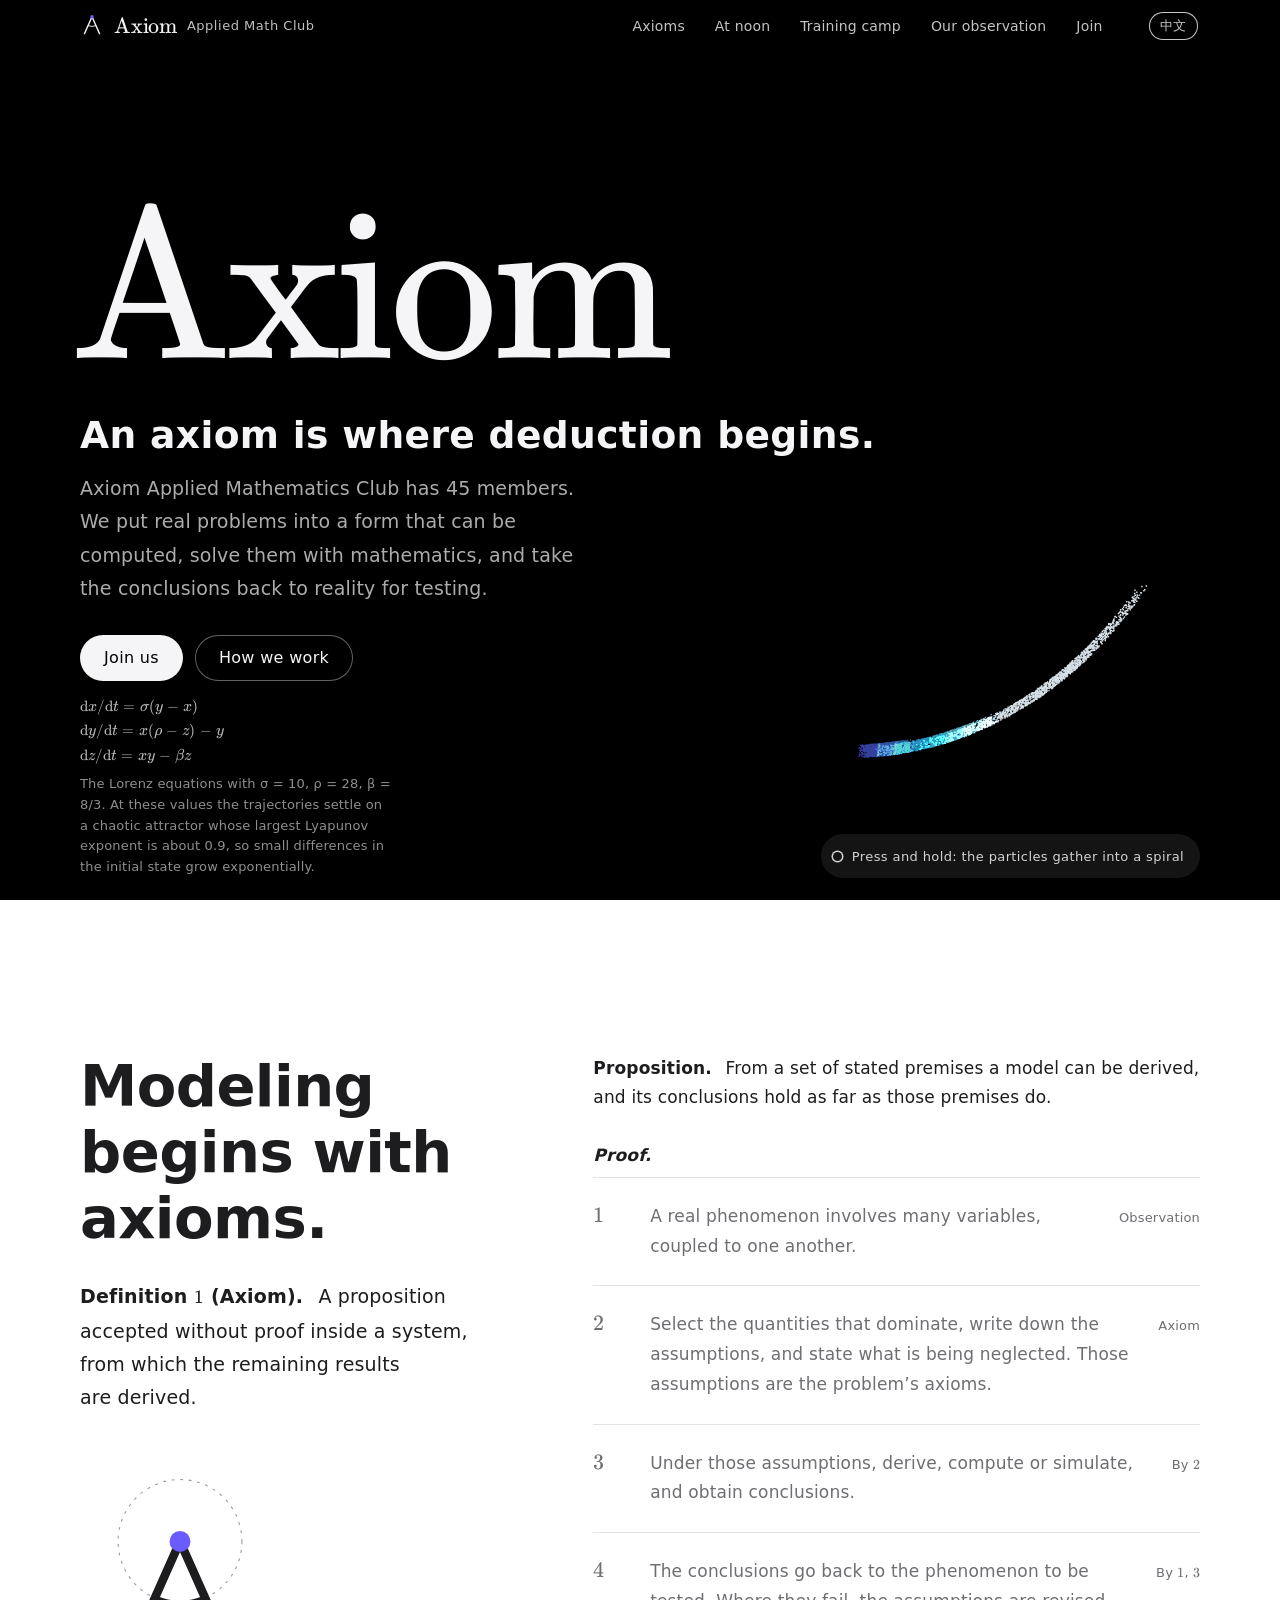
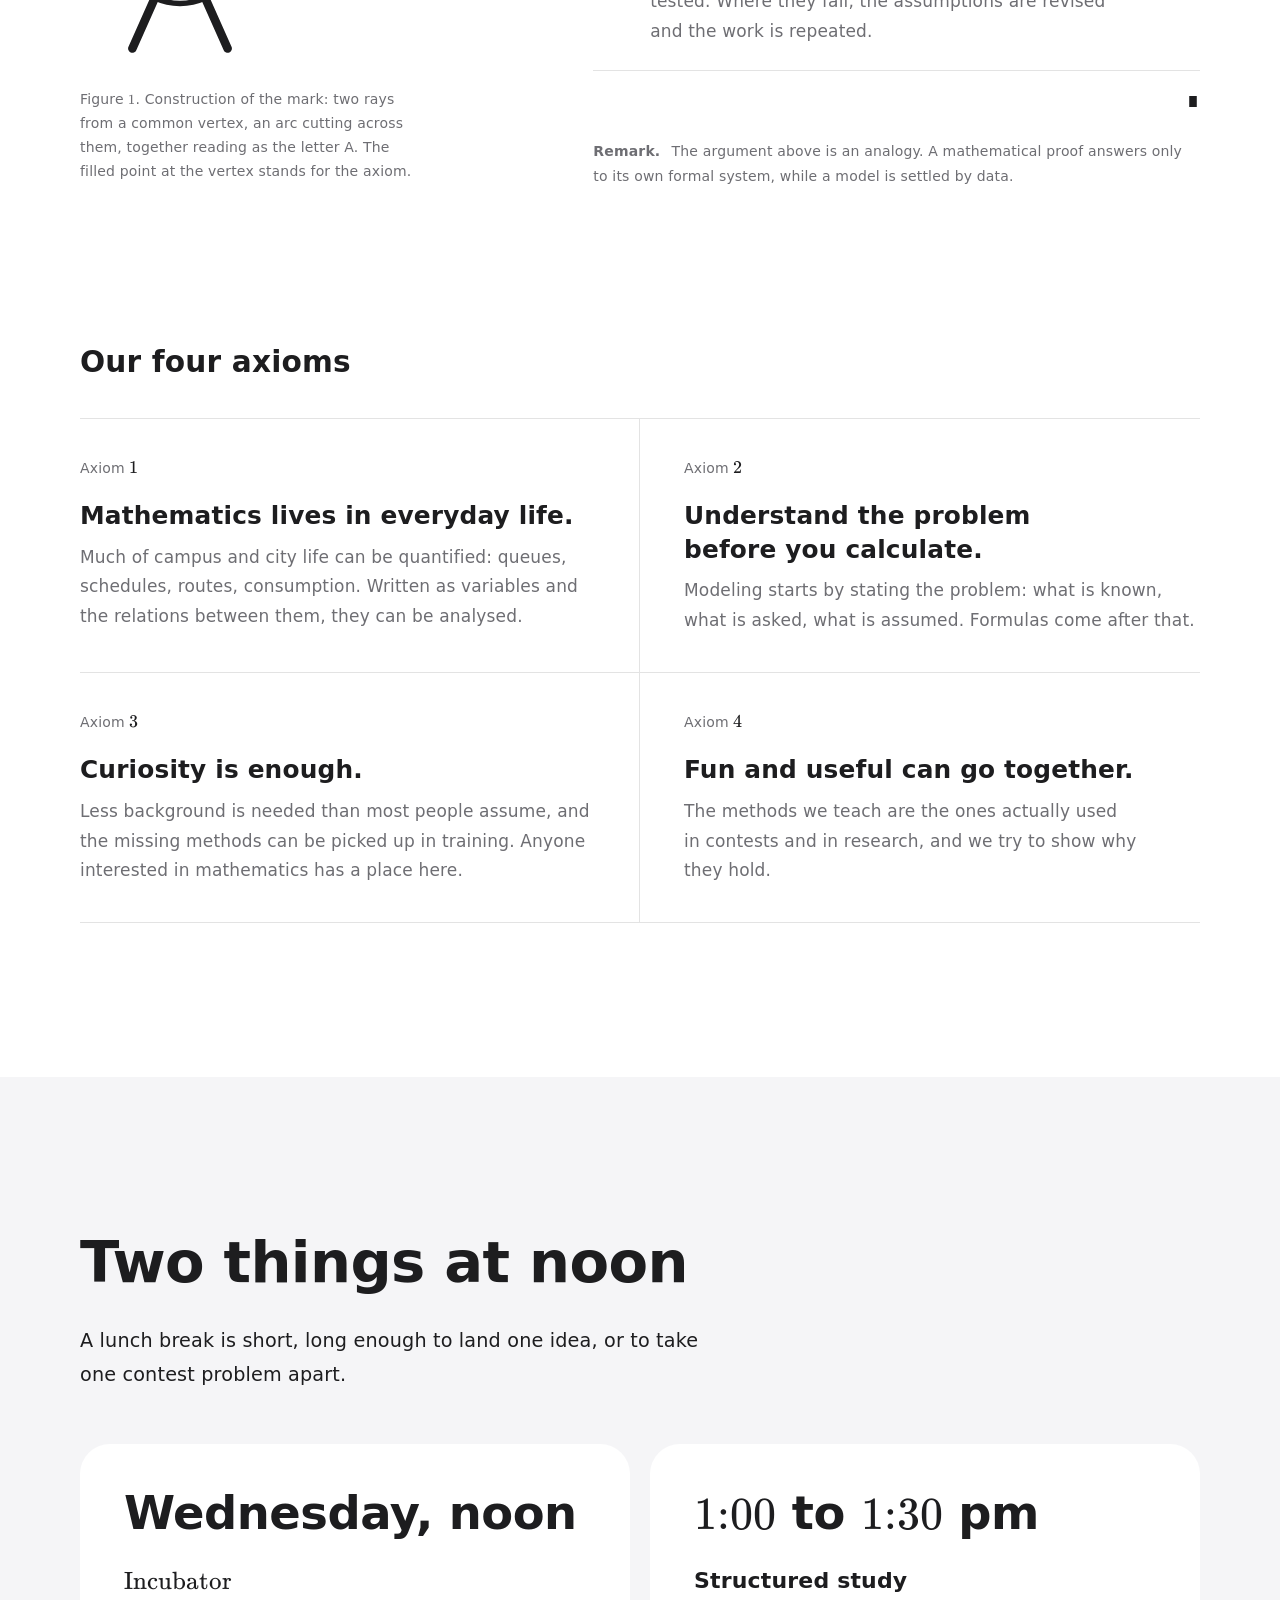
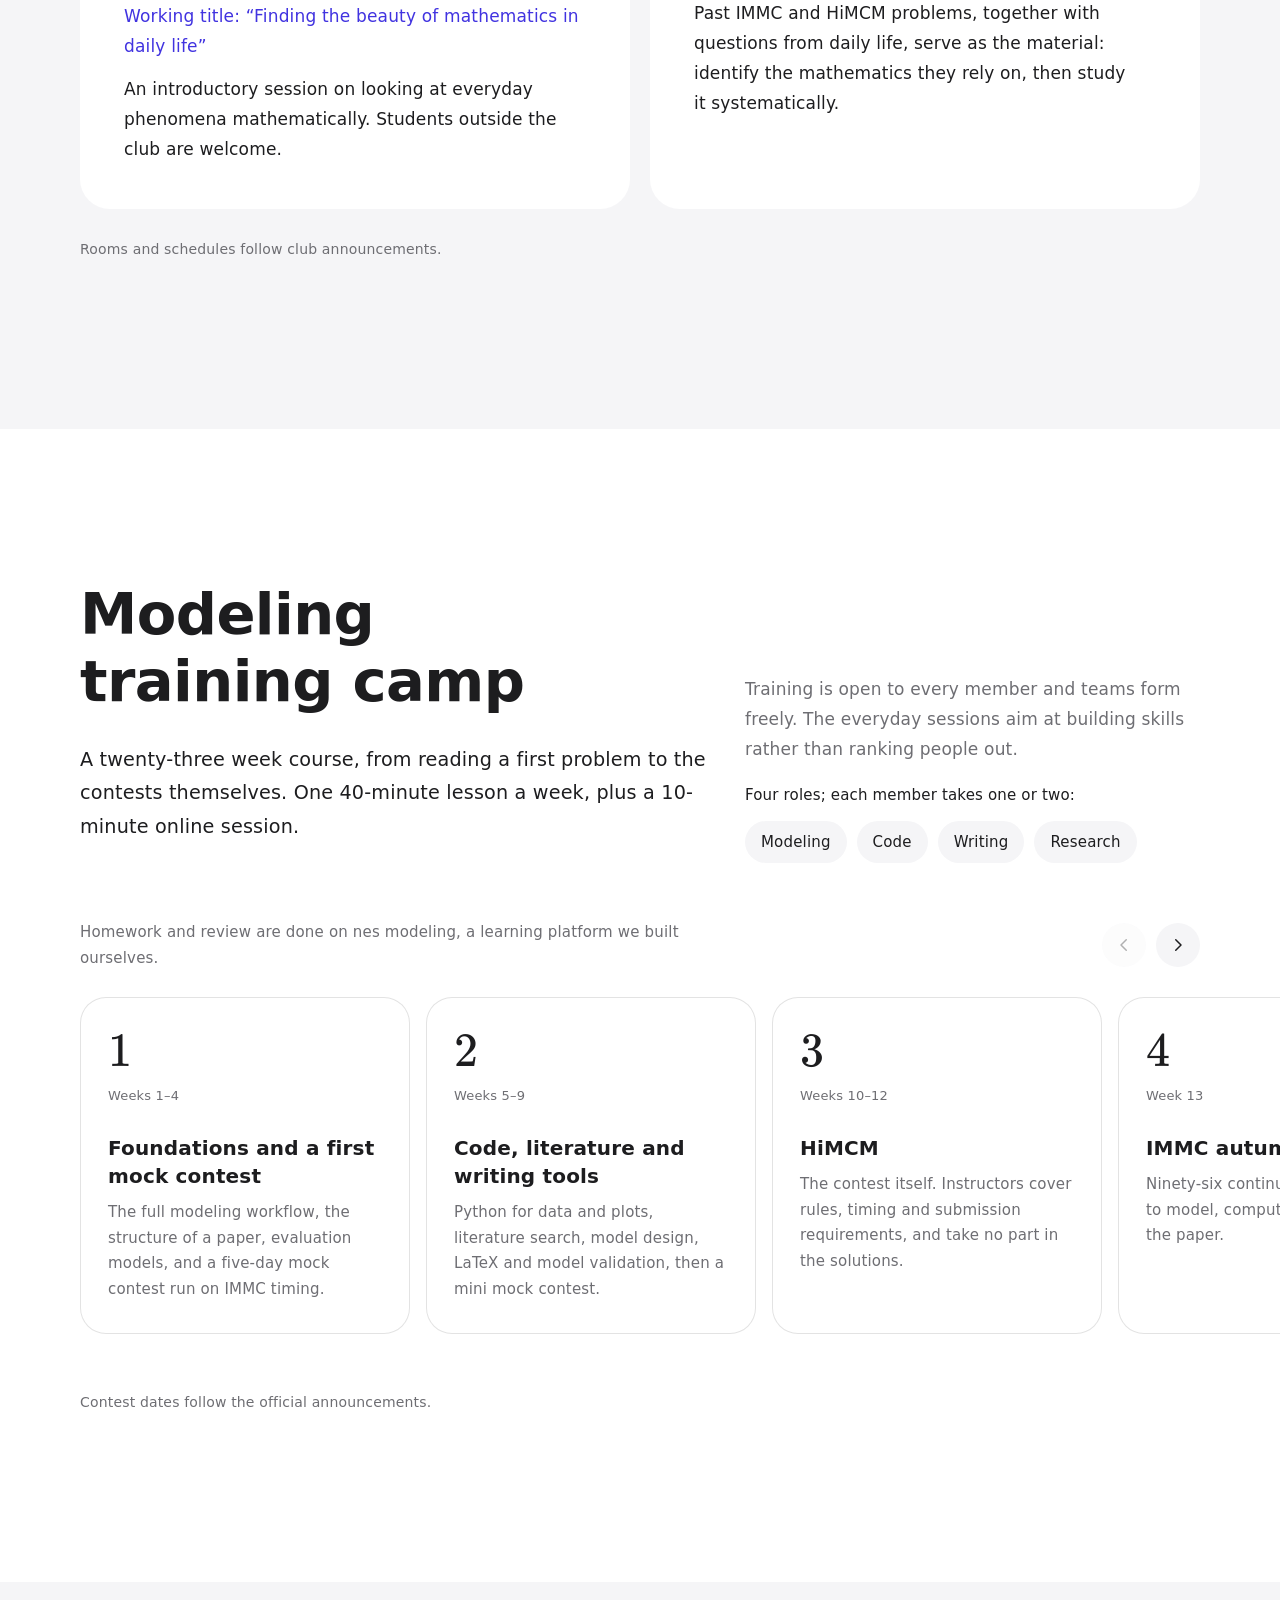
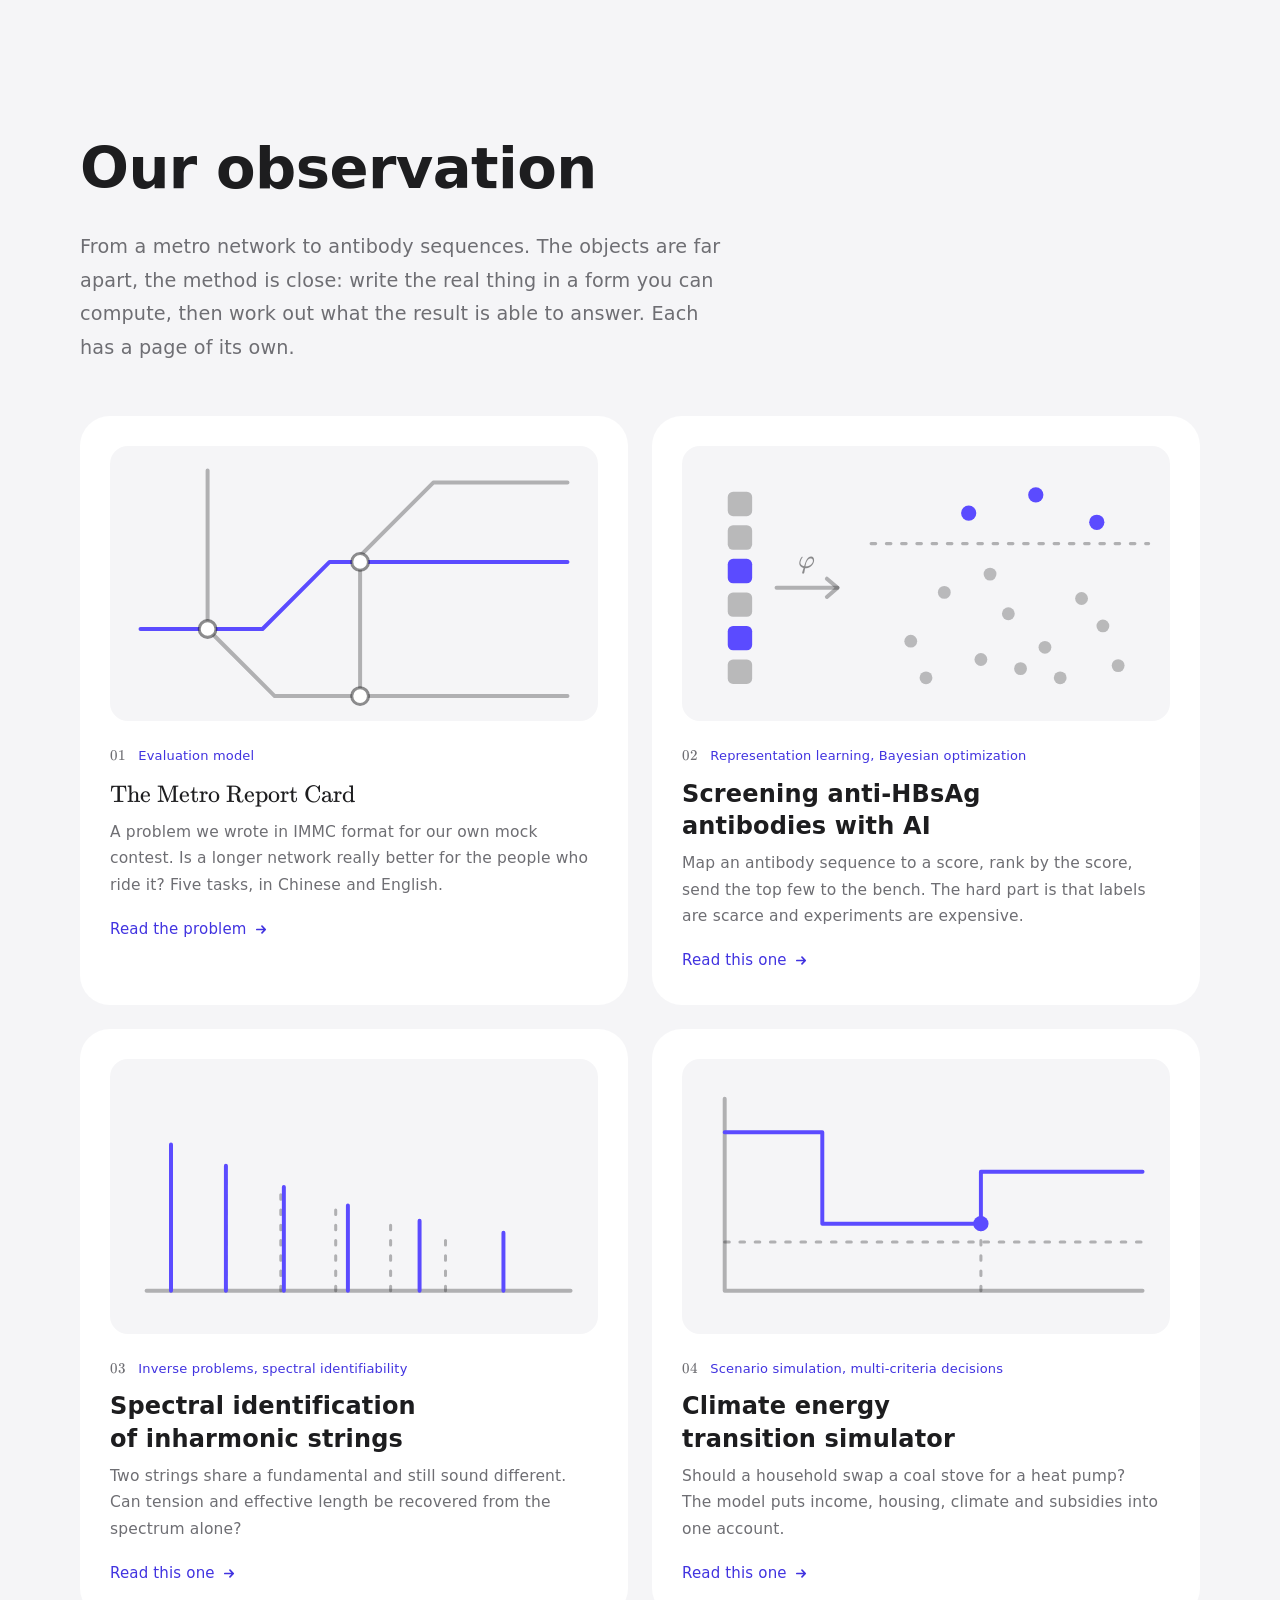
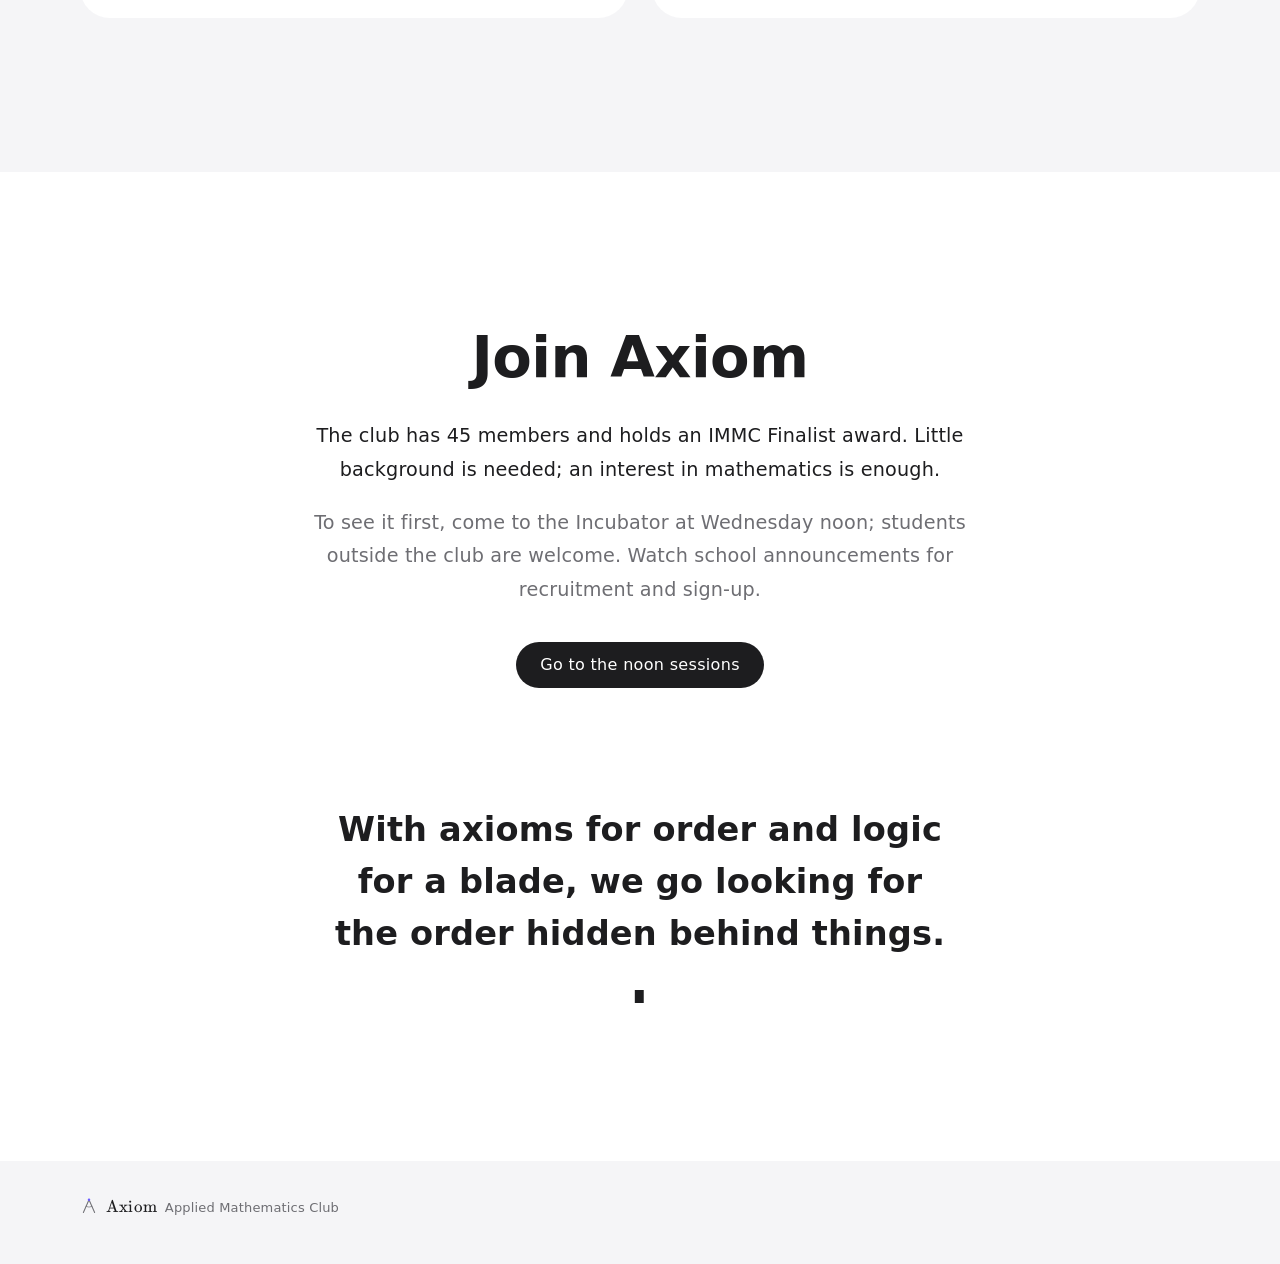
==== commit b2d26a45: "更新 README.md 和 index.html，修正版本号并优化文案表述" ====
--- a/index.html
+++ b/index.html
@@ -326,7 +326,7 @@
     <h2 class="h2"><span data-l="zh">加入 Axiom</span><span data-l="en" lang="en">Join Axiom</span></h2>
     <p class="intro"><span data-l="zh">社团现有 45 名成员，获得过 IMMC Finalist 奖。入门需要的基础不多，对数学有兴趣就可以来。</span><span data-l="en" lang="en">The club has 45 members and holds an IMMC Finalist award. Little background is needed; an interest in mathematics is enough.</span></p>
     <p class="intro muted"><span data-l="zh">想先了解，可以来周三中午的 Incubator，社团以外的同学也可以参加。招新与报名方式，请留意校内通知。</span><span data-l="en" lang="en">To see it first, come to the Incubator at Wednesday noon; students outside the club are welcome. Watch school announcements for recruitment and sign-up.</span></p>
-    <div class="actions"><a class="btn btn-ink" href="#noon"><span data-l="zh">看看午间活动</span><span data-l="en" lang="en">See the noon sessions</span></a></div>
+    <div class="actions"><a class="btn btn-ink" href="#noon"><span data-l="zh">查看午间活动</span><span data-l="en" lang="en">Go to the noon sessions</span></a></div>
     <p class="motto"><span data-l="zh">以公理为序，以逻辑为刃，去找事物背后藏着的秩序。</span><span data-l="en" lang="en">With axioms for order and logic for a blade, we go looking for the order hidden behind things.</span></p>
     <span class="qed-mark" aria-hidden="true">∎</span>
   </div>
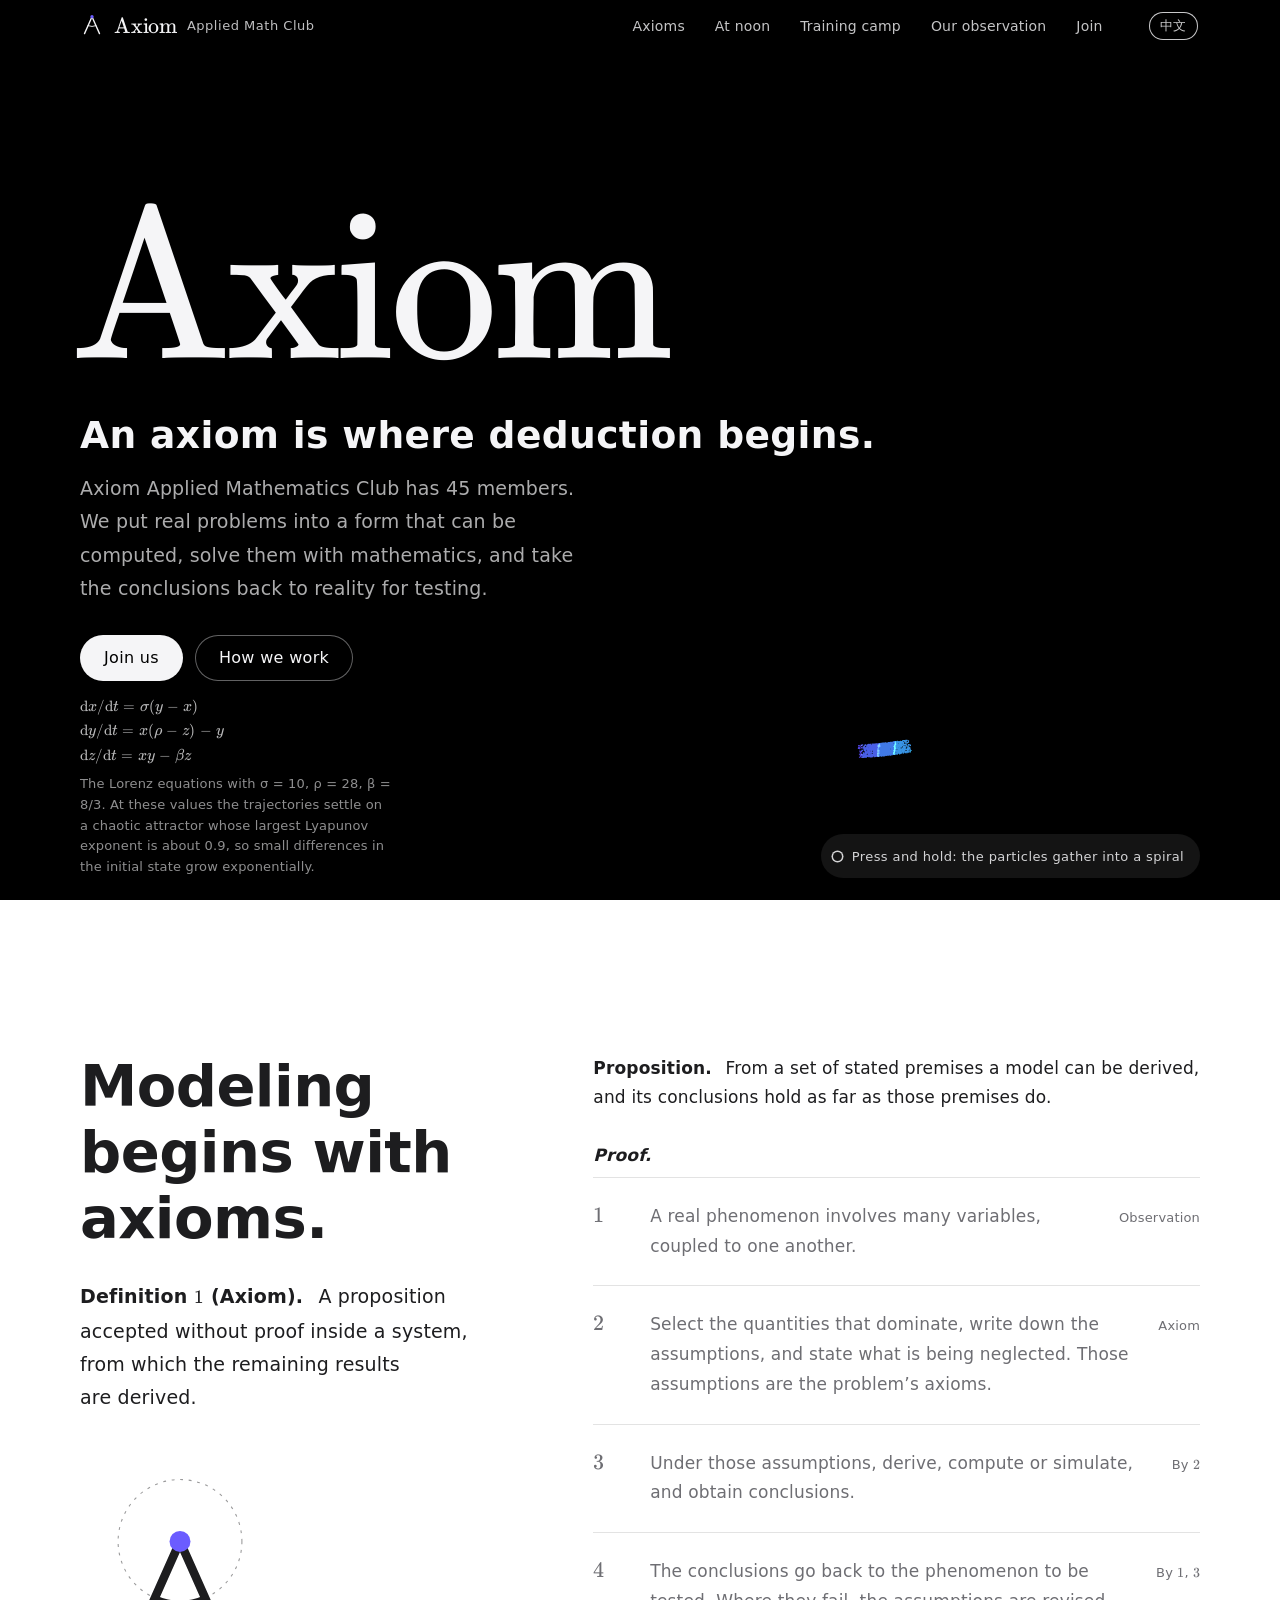
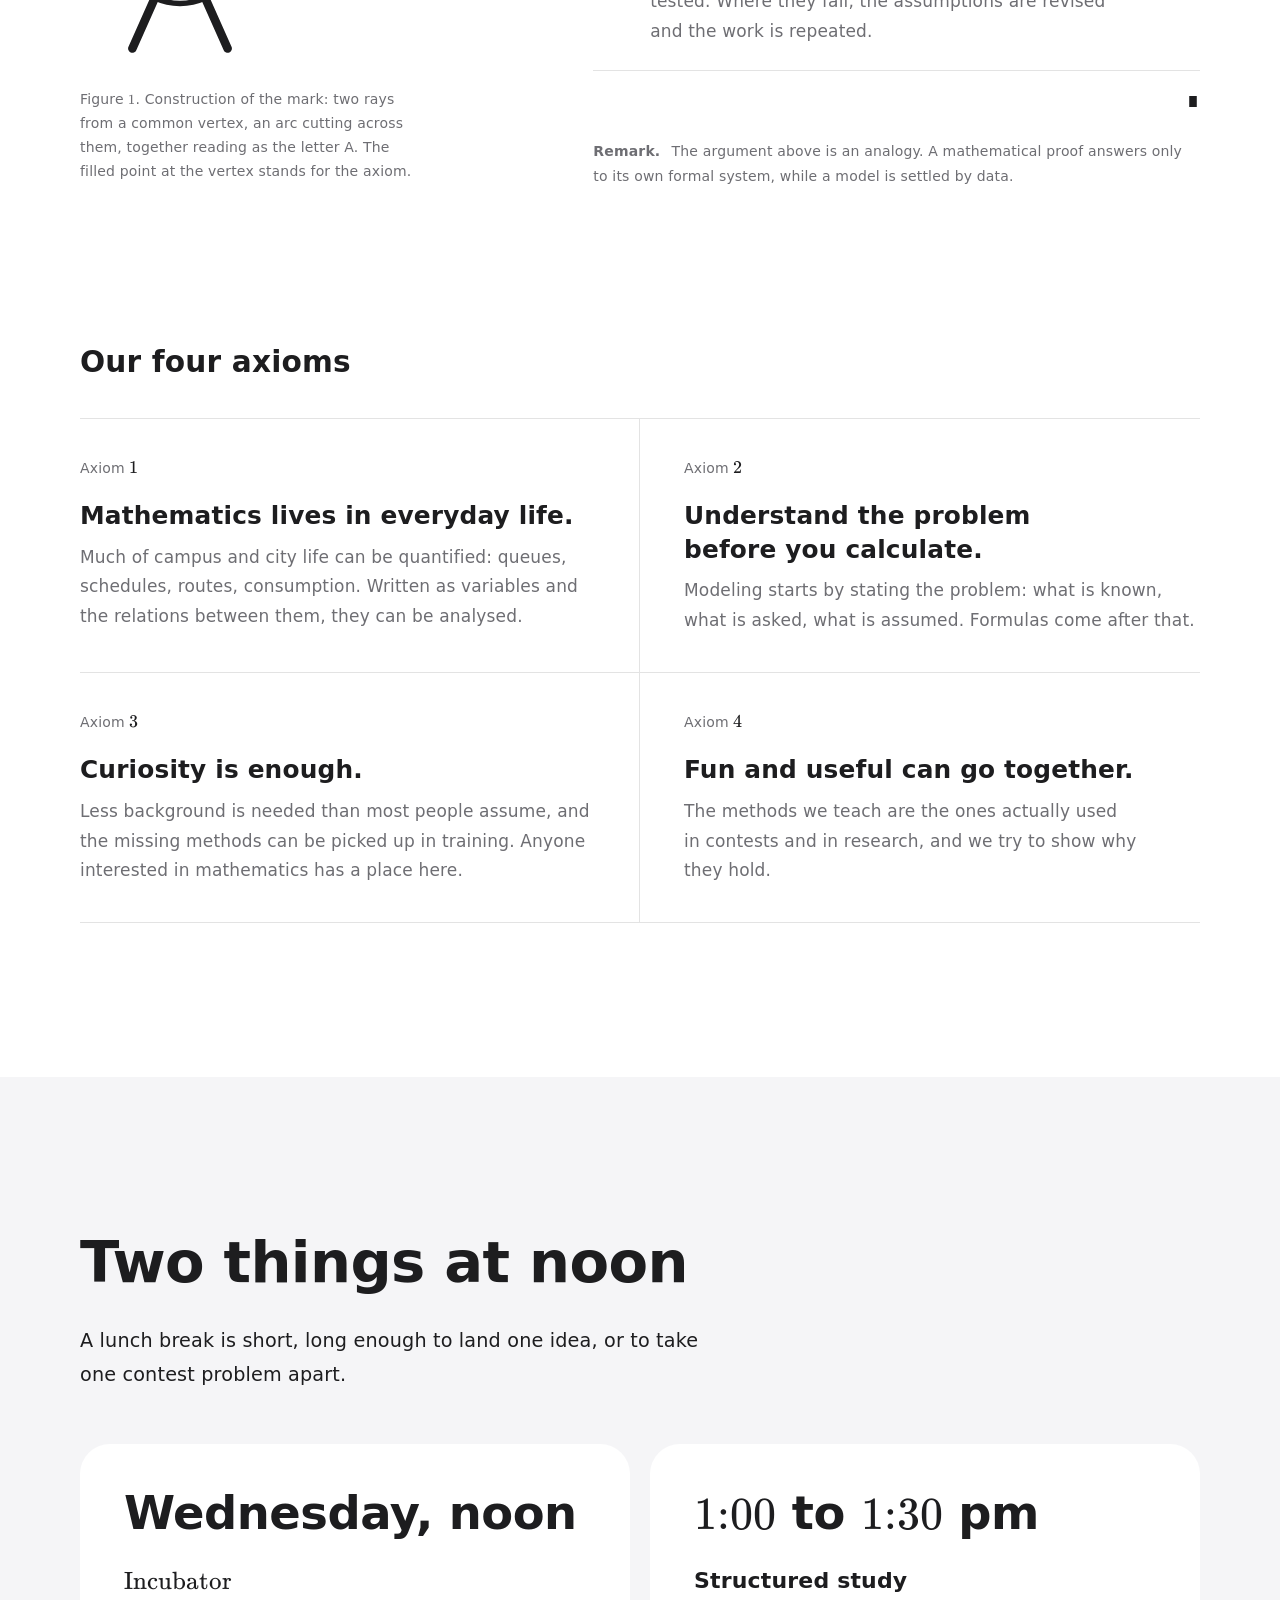
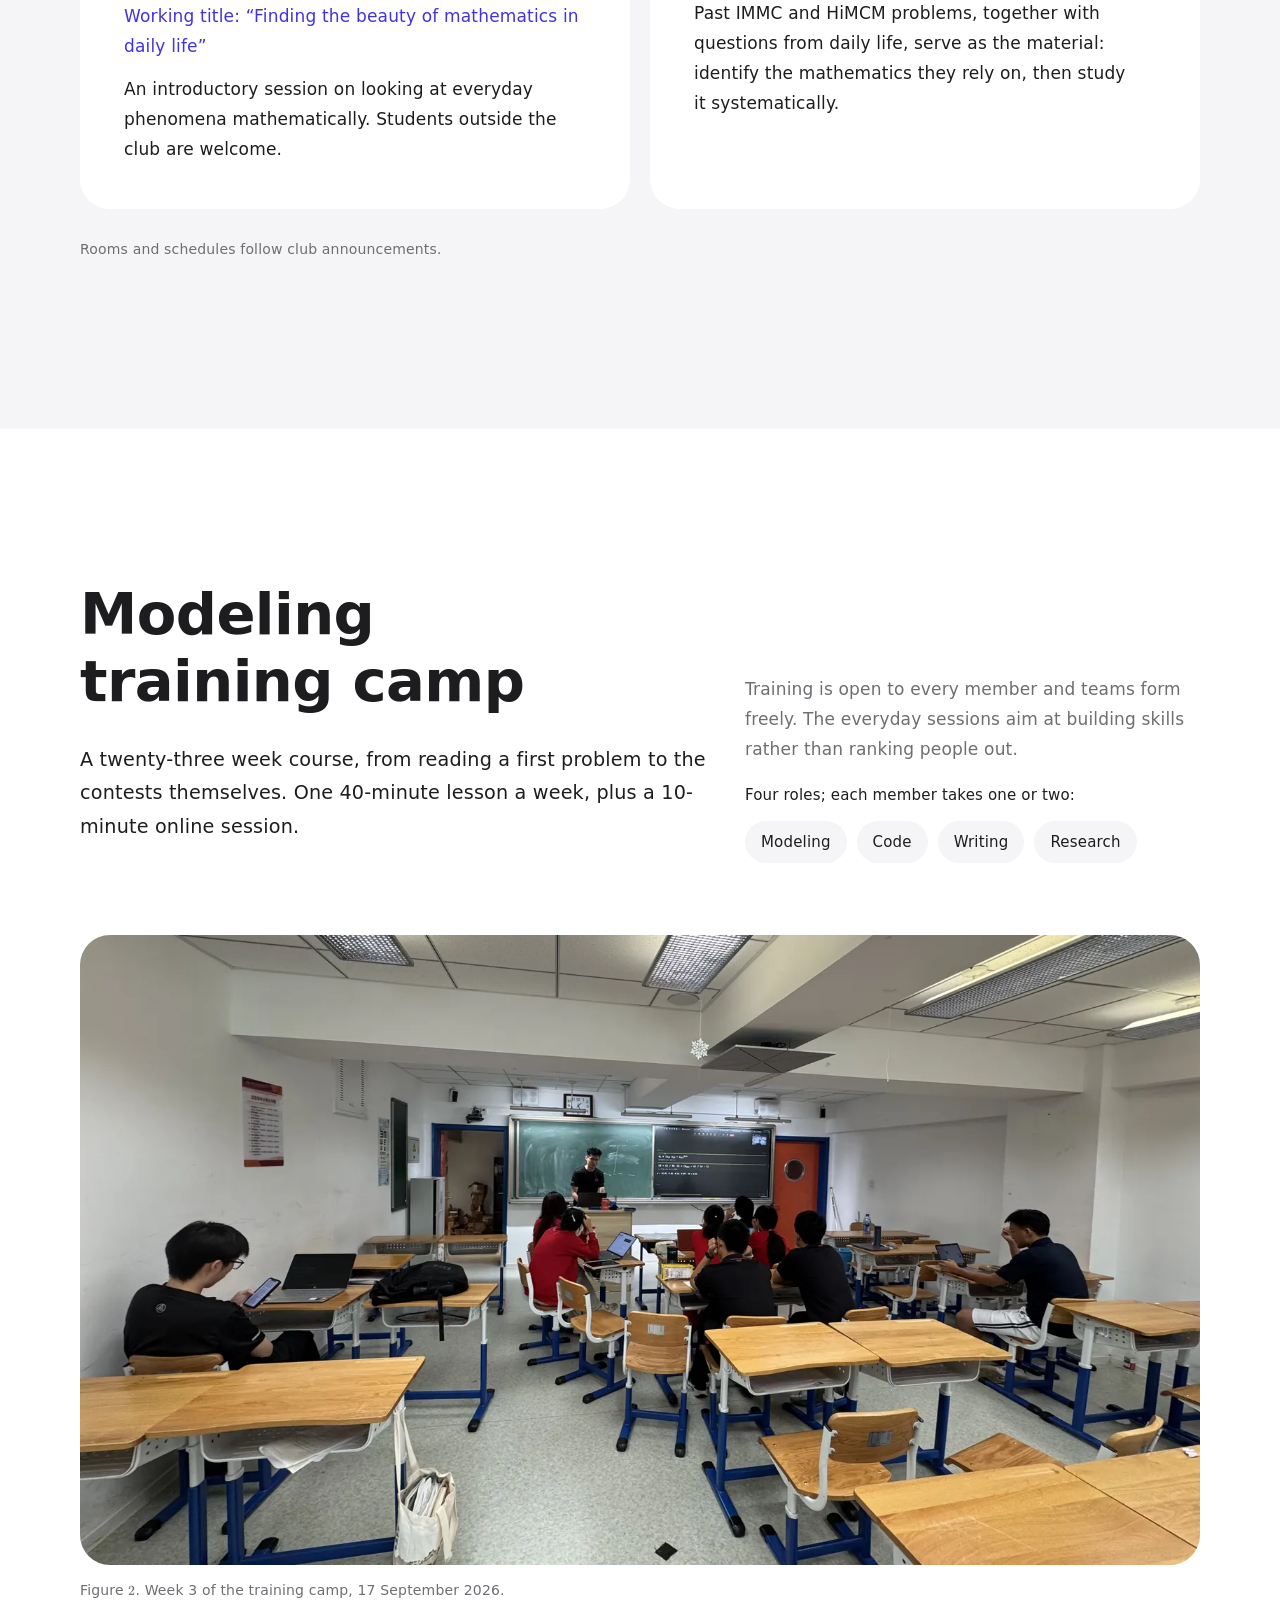
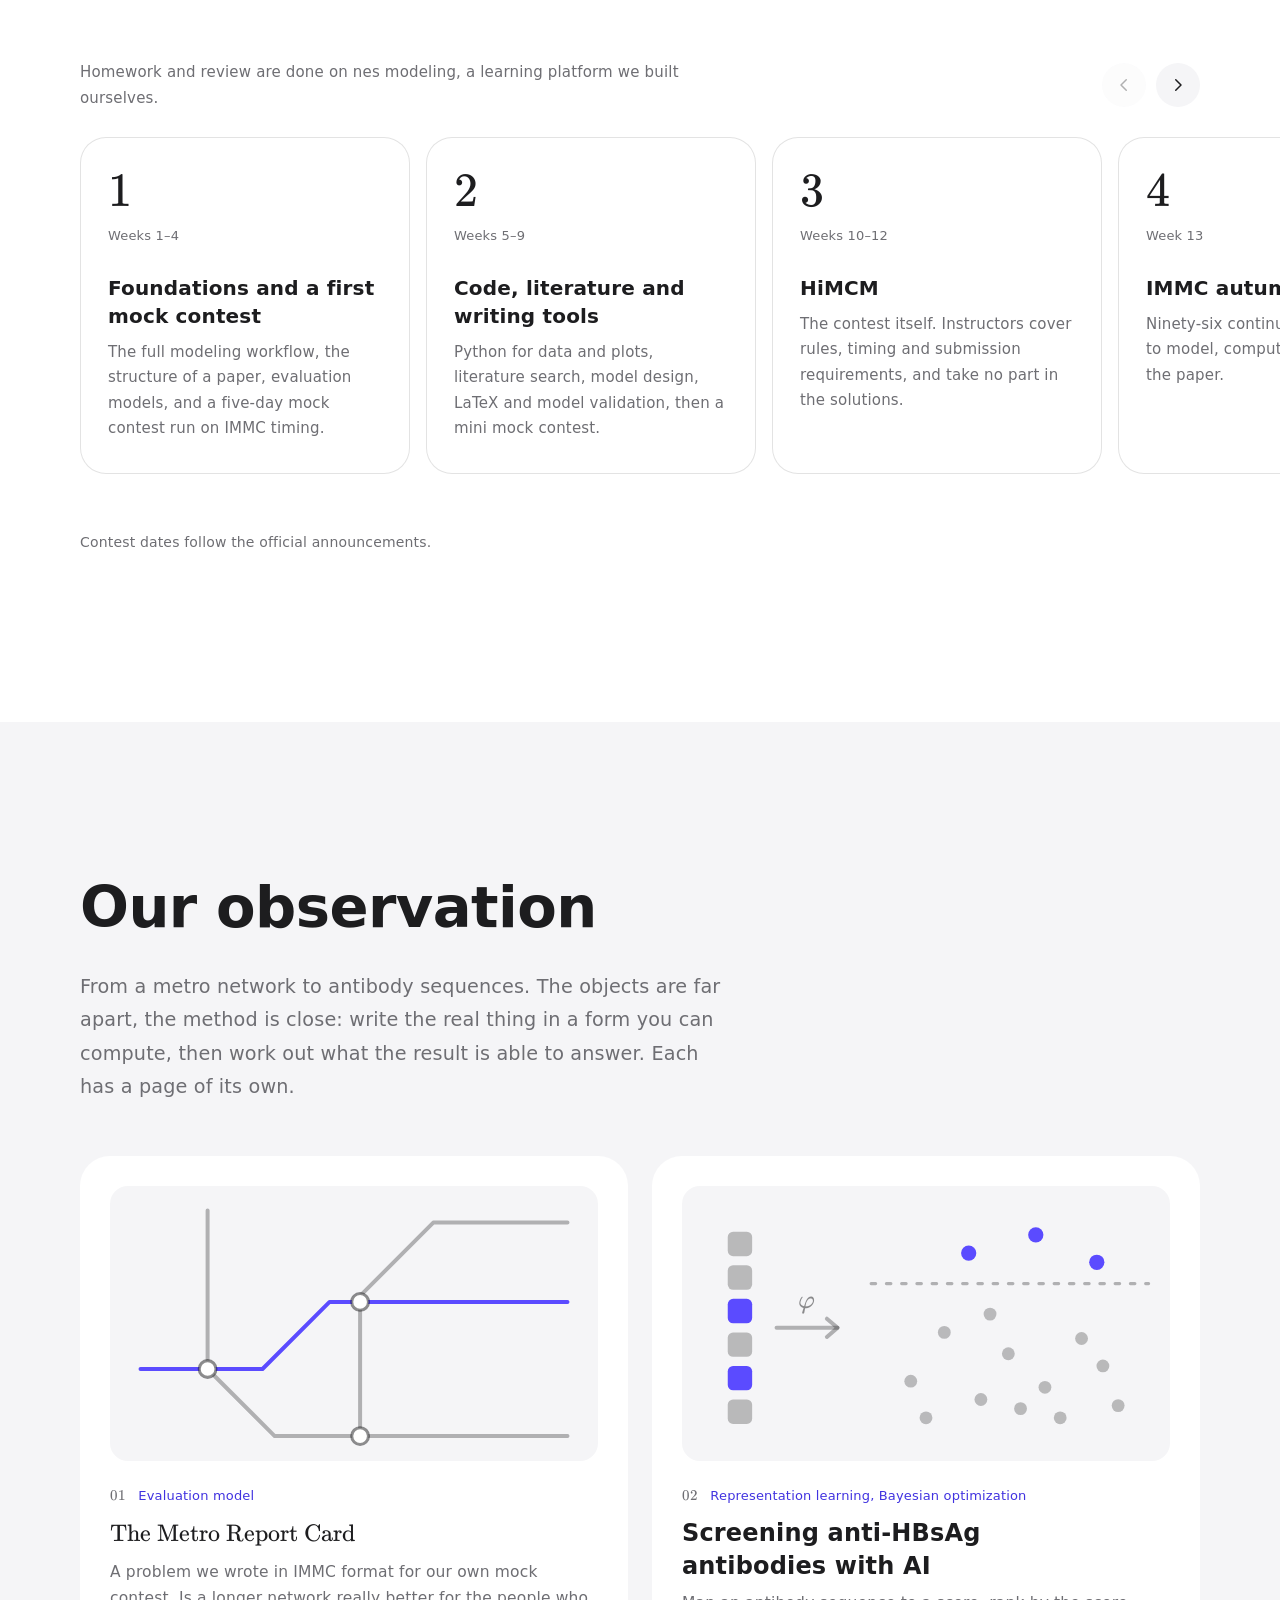
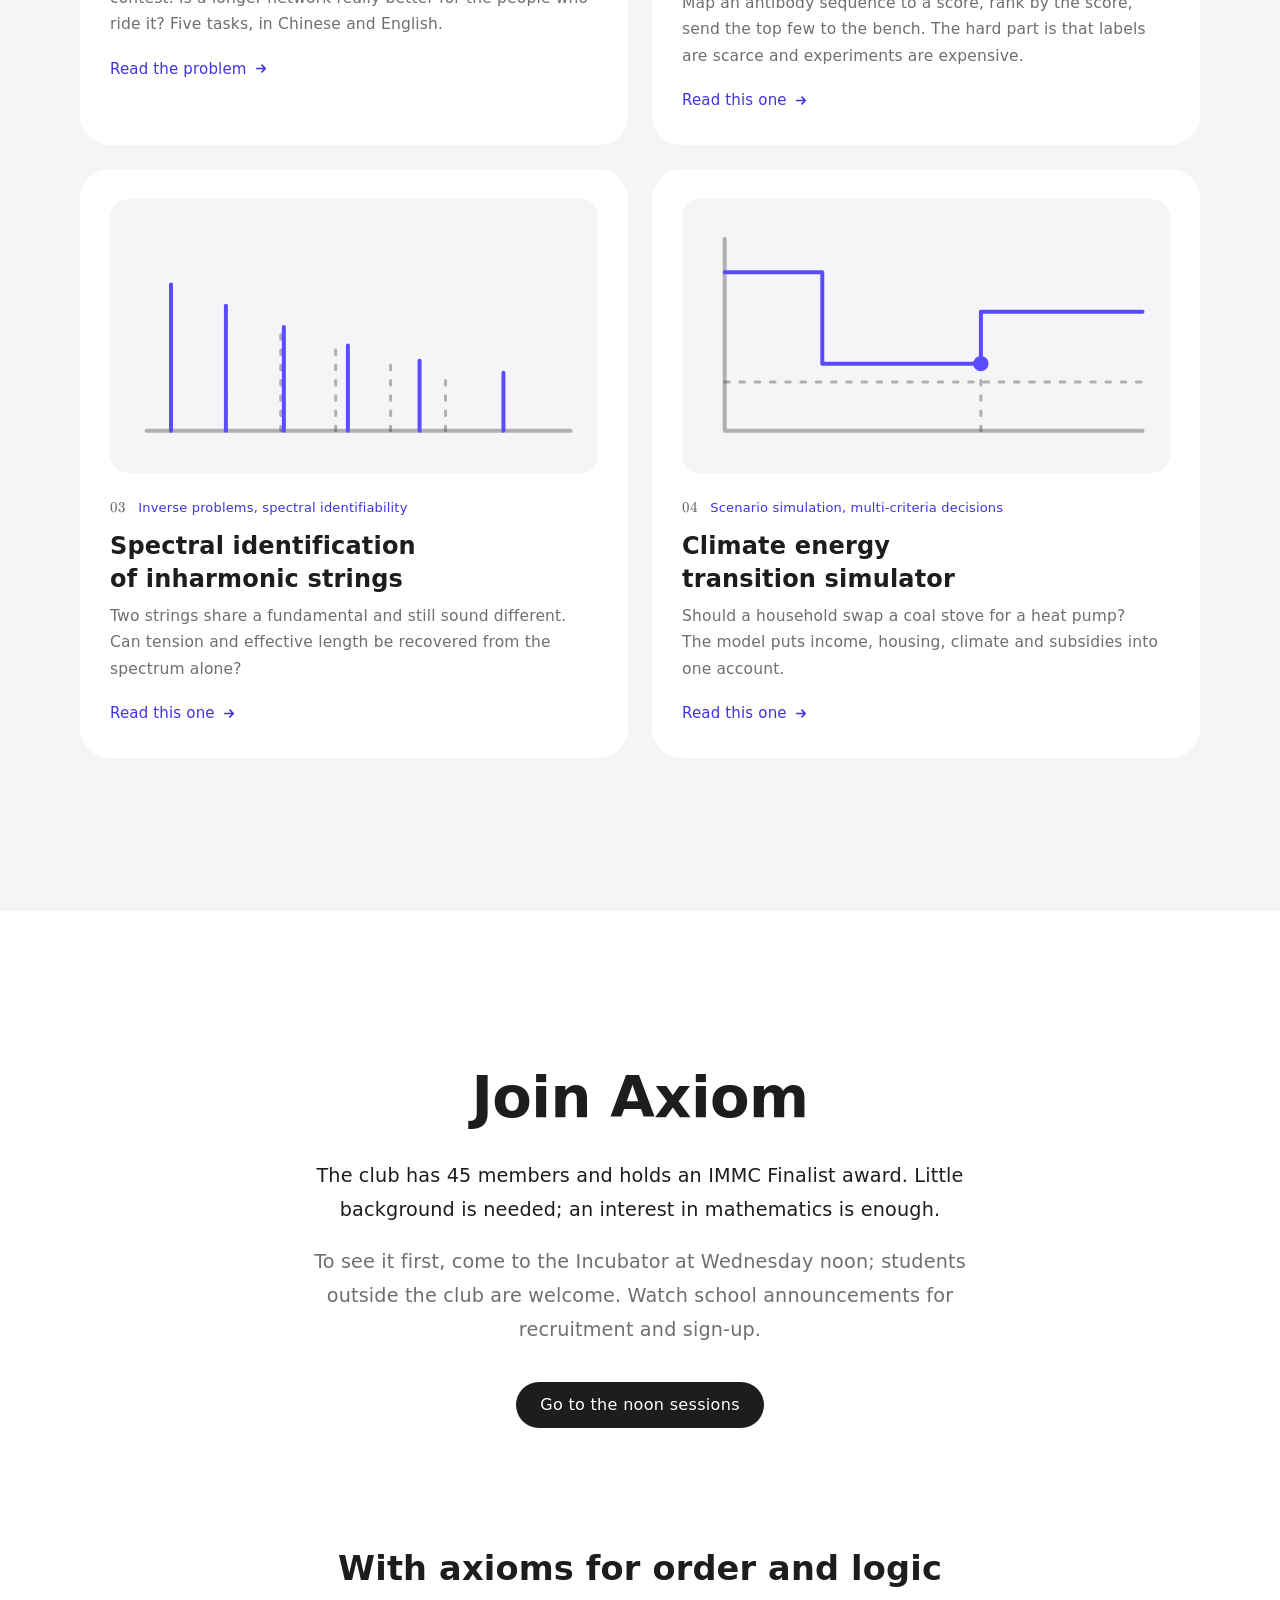
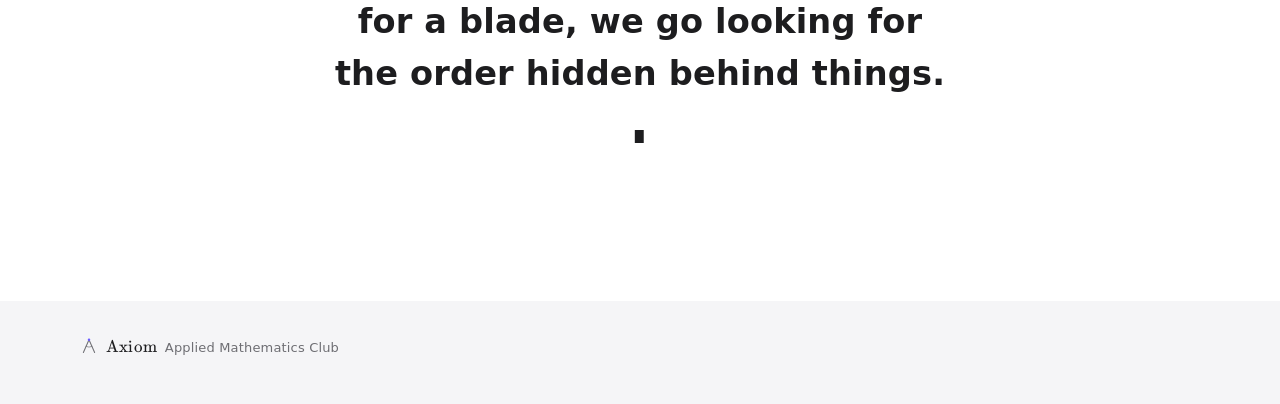
==== commit aef9aa71: "更新 README.md，修正版本号并添加训练营课堂照片；新增海报及相关文件；优化 CSS 样式以支持新内容" ====
--- a/index.html
+++ b/index.html
@@ -184,6 +184,13 @@
       </ul>
     </div>
   </div>
+  <figure class="wrap camp-photo">
+    <picture>
+      <source type="image/webp" srcset="assets/photos/camp-week3-1600.webp 1600w, assets/photos/camp-week3-2400.webp 2400w" sizes="(min-width: 1216px) 1120px, 92vw">
+      <img src="assets/photos/camp-week3-1600.jpg" srcset="assets/photos/camp-week3-1600.jpg 1600w, assets/photos/camp-week3-2400.jpg 2400w" sizes="(min-width: 1216px) 1120px, 92vw" width="1600" height="900" loading="lazy" decoding="async" alt="教室里，一人站在黑板前讲解，屏幕上投着公式，十来名同学坐在课桌前听讲。" data-aria-zh="教室里，一人站在黑板前讲解，屏幕上投着公式，十来名同学坐在课桌前听讲。" data-aria-en="A classroom: one person presents at the blackboard with equations on the screen, while about ten students listen from their desks.">
+    </picture>
+    <figcaption><span data-l="zh">图 <span class="cm">2</span>　训练营第 <span class="cm">3</span> 周的课堂，<span class="cm">2026</span> 年 <span class="cm">9</span> 月 <span class="cm">17</span> 日。</span><span data-l="en" lang="en">Figure <span class="cm">2</span>. Week 3 of the training camp, 17 September 2026.</span></figcaption>
+  </figure>
   <div class="wrap rail-bar">
     <p class="muted rail-note"><span data-l="zh">作业与复习在 nes modeling 上完成，这个学习平台是我们自己做的。</span><span data-l="en" lang="en">Homework and review are done on nes modeling, a learning platform we built ourselves.</span></p>
     <div class="rail-ctl">
--- a/assets/css/site.css
+++ b/assets/css/site.css
@@ -489,3 +489,14 @@
   .study[data-k="spec"]:hover .ac, .study[data-k="heat"]:hover .ac, .study[data-k="ab"]:hover .pt-on { transform: none; }
   .study[data-k="metro"]:hover .ac { stroke-dasharray: none; animation: none; }
 }
+
+/* 训练营：课堂照片 */
+.camp-photo { margin-block: clamp(48px, 6vw, 72px) 0; }
+.camp-photo img { display: block; width: 100%; height: auto; border-radius: 30px; background: var(--mist); }
+.camp-photo figcaption { margin-top: 14px; font-size: 14px; line-height: 1.7; color: var(--graphite); }
+@media (max-width: 620px) { .camp-photo img { border-radius: 20px; } }
+
+/* 窄屏英文模式下，页眉不折行 */
+.brand span, .lang-btn .pill { white-space: nowrap; }
+@media (max-width: 440px) { html[data-lang="en"] .brand span[data-l="en"] { display: none !important; } }
+@media (max-width: 360px) { .brand span { display: none !important; } }
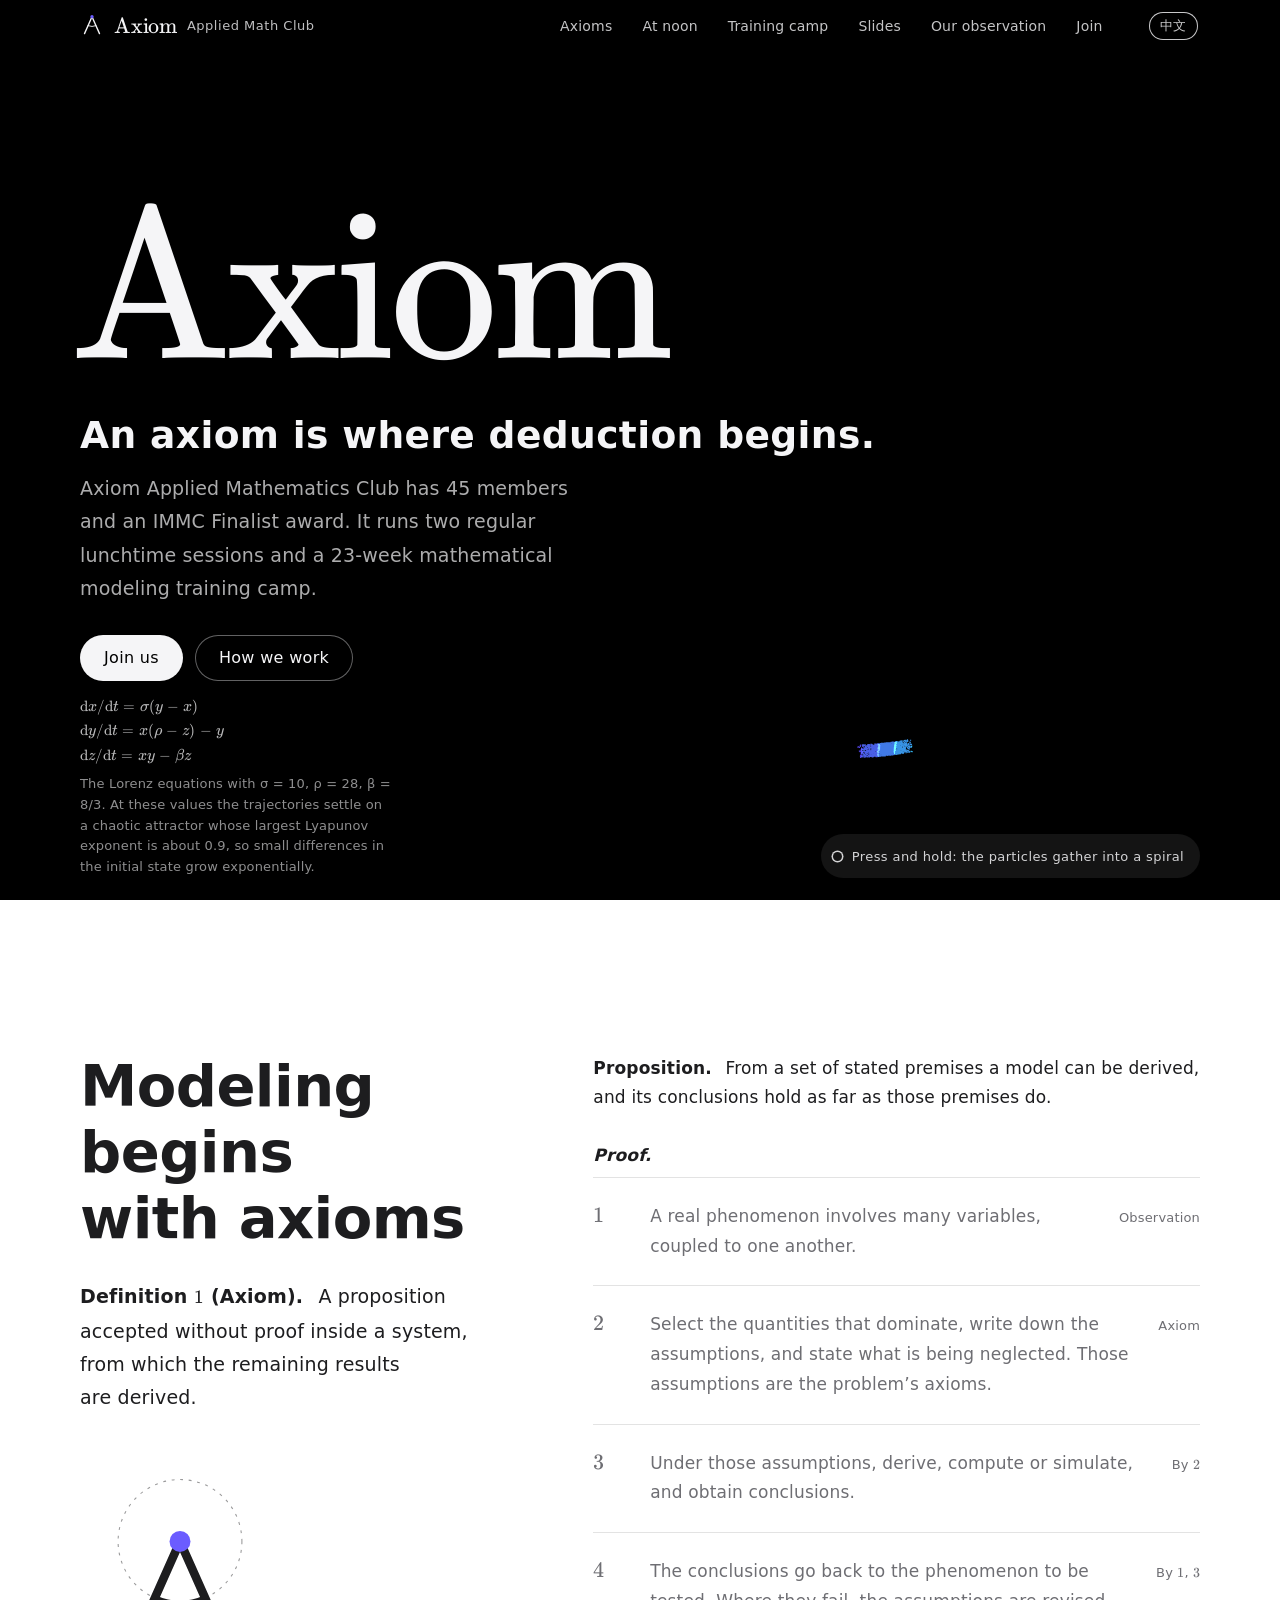
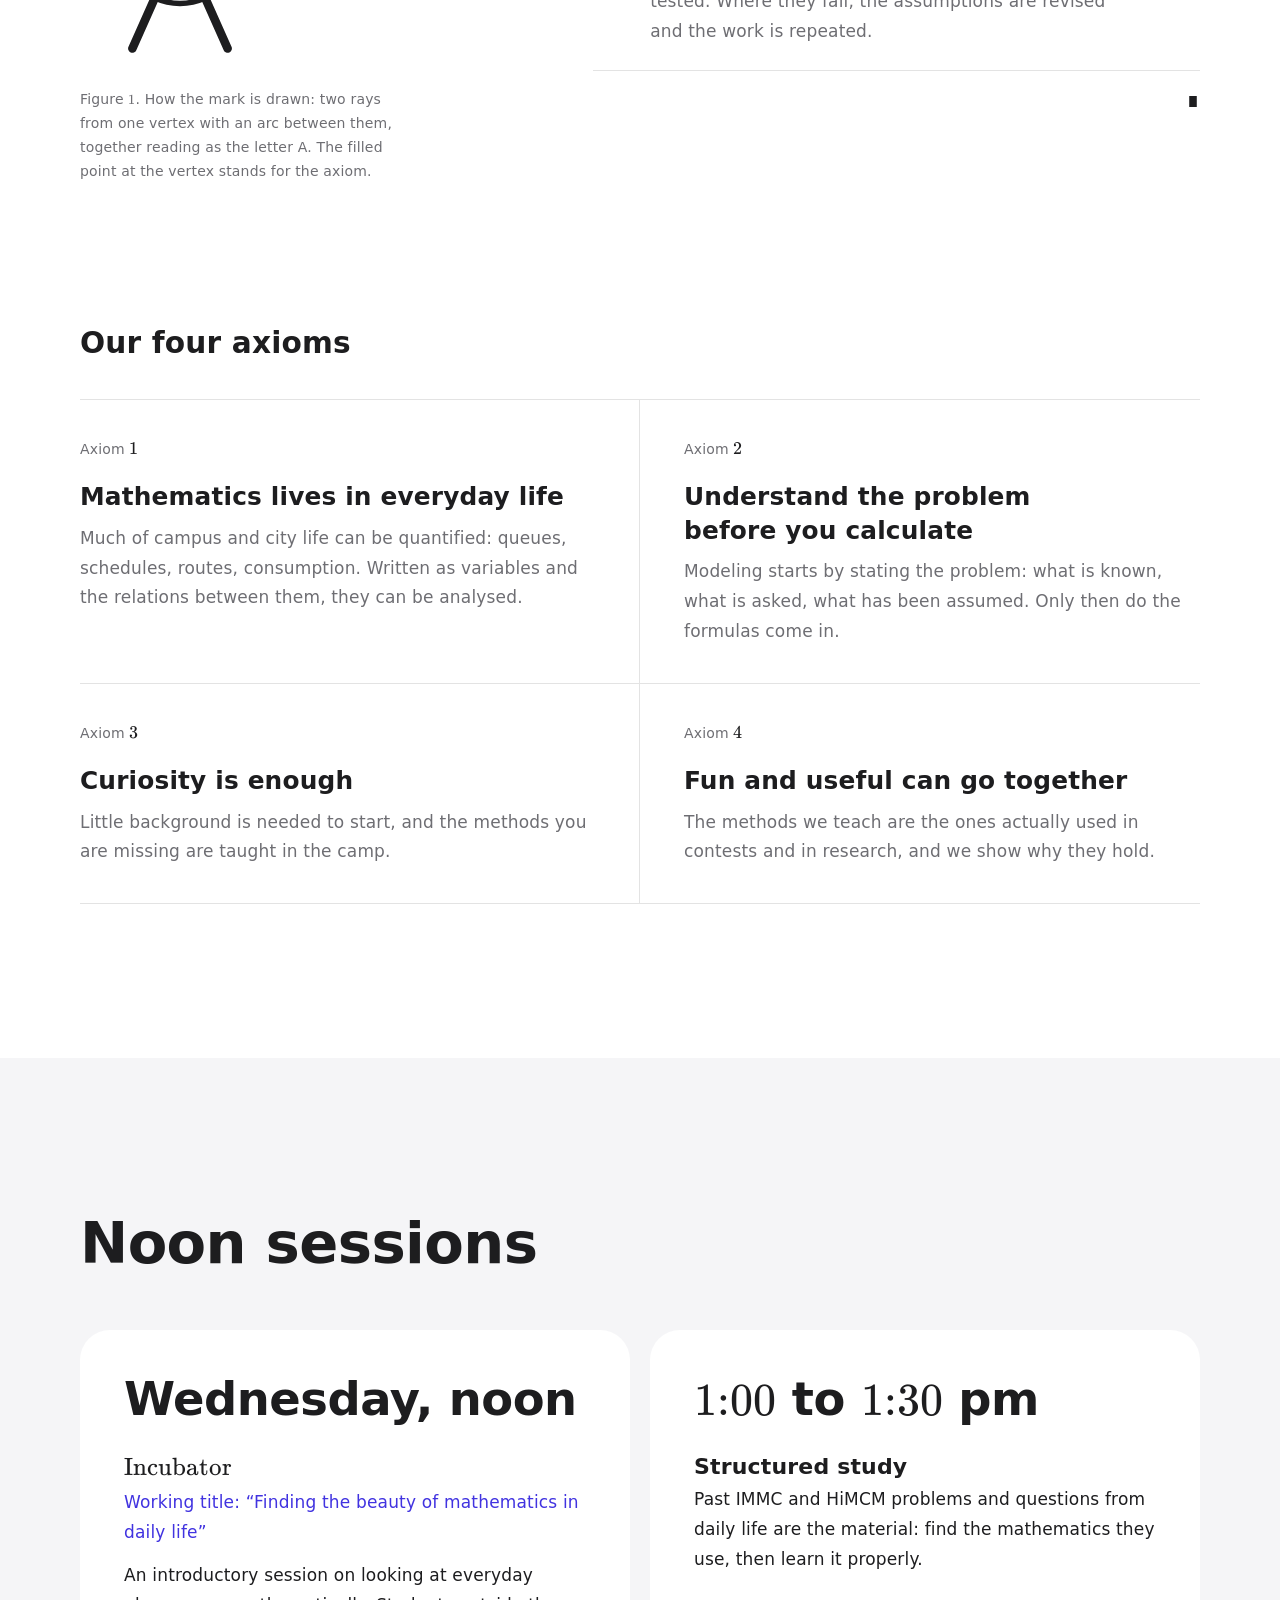
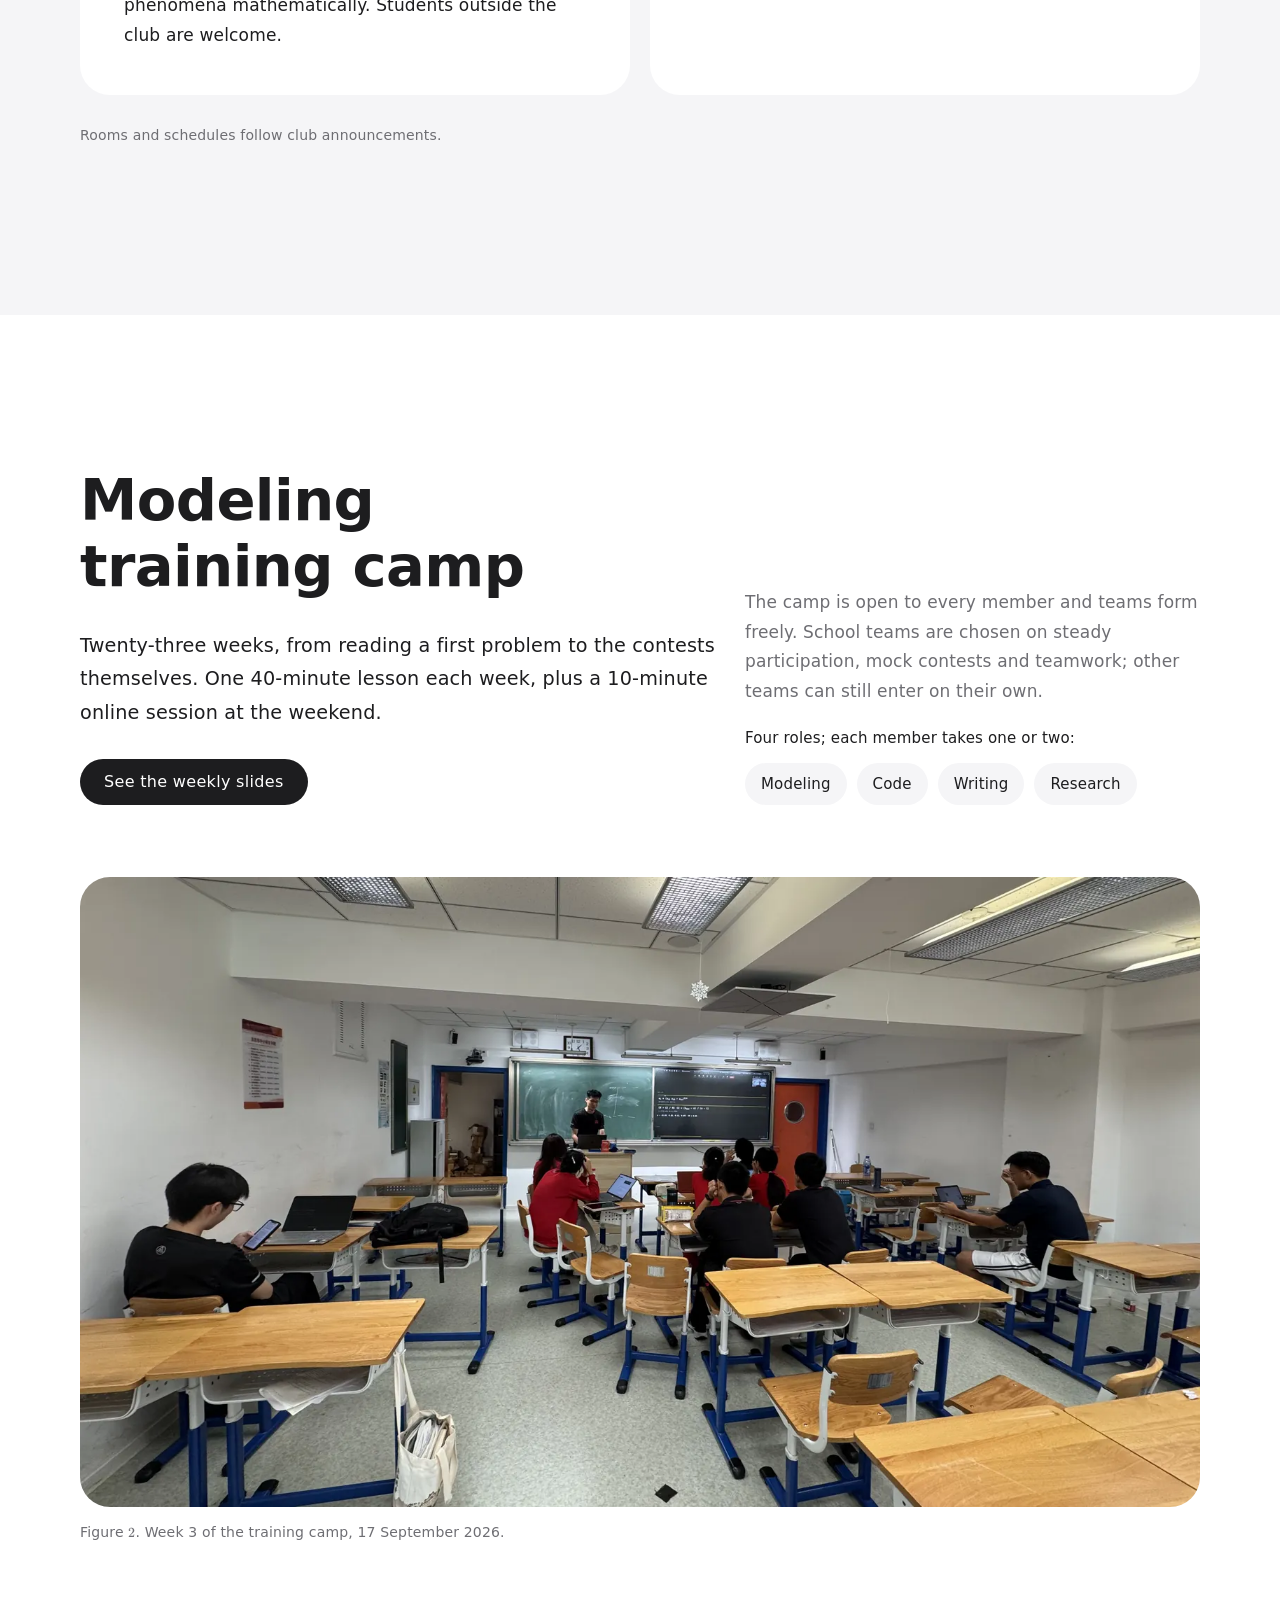
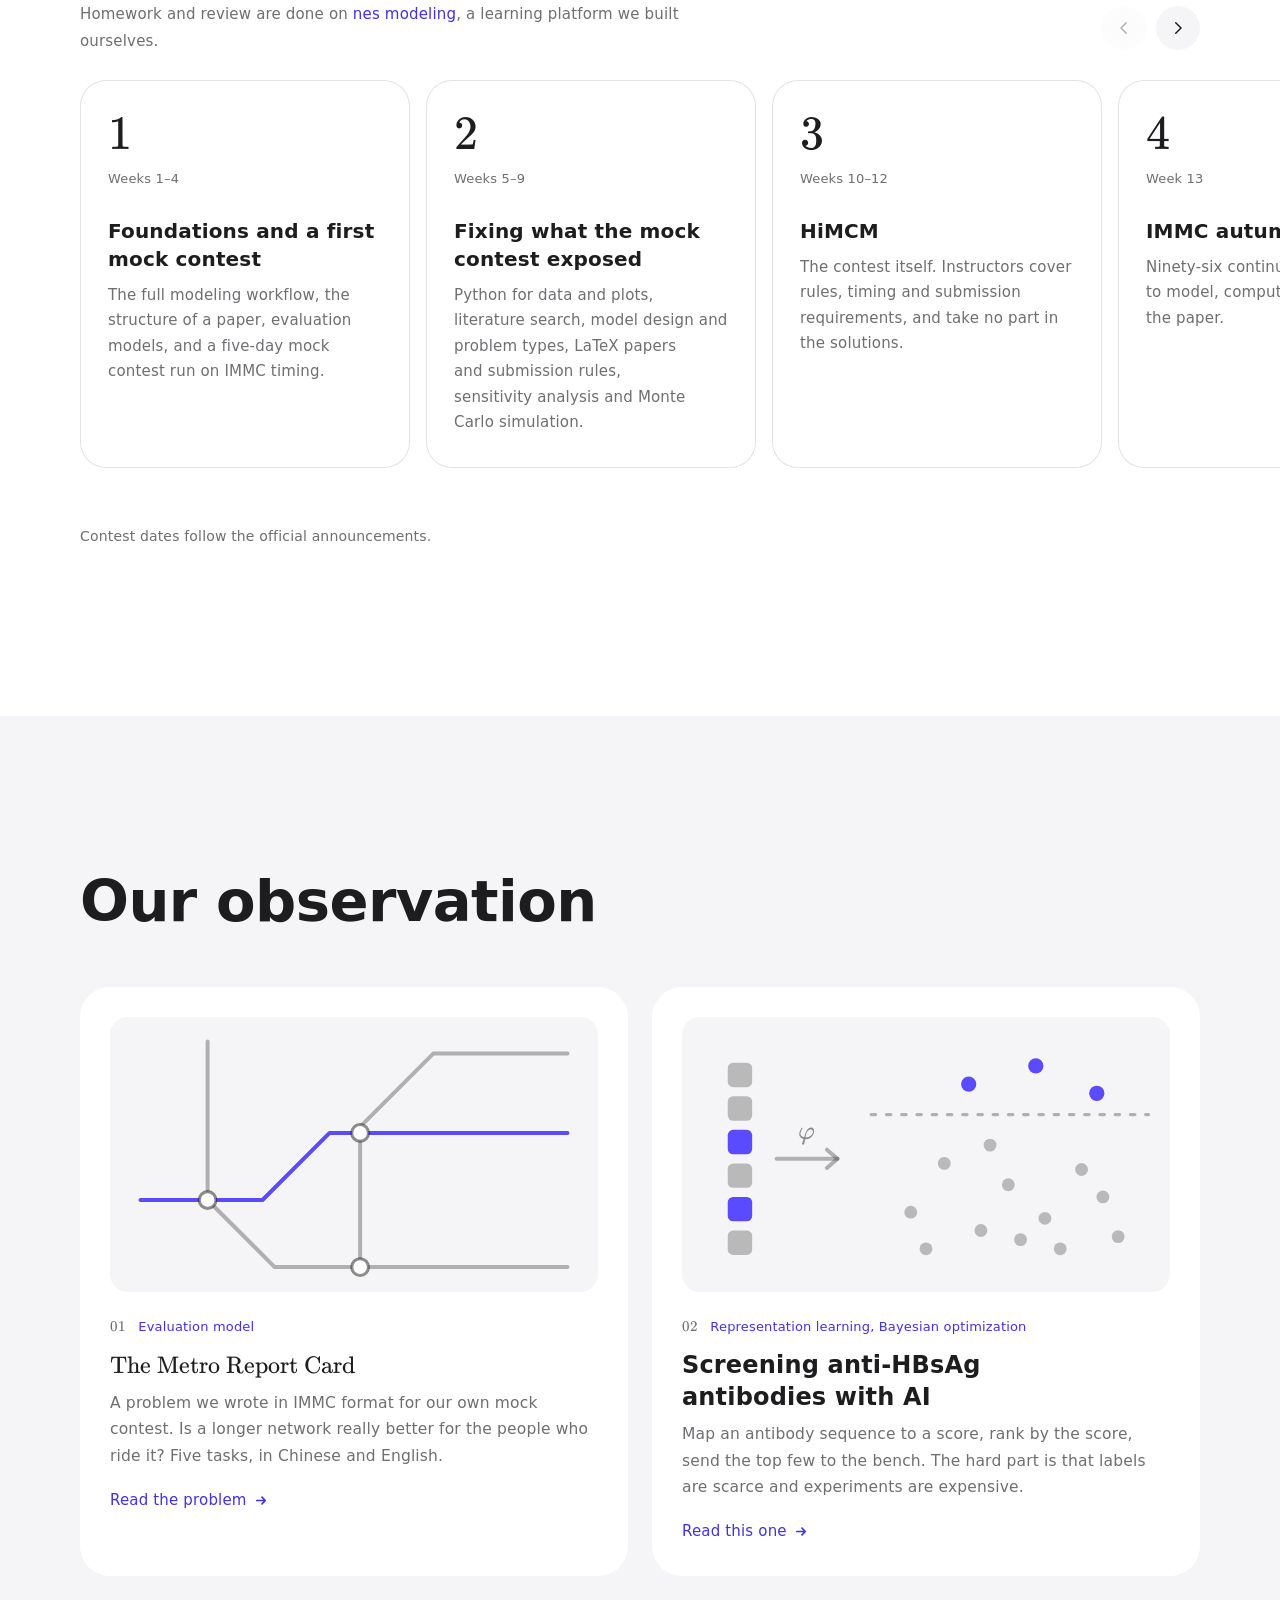
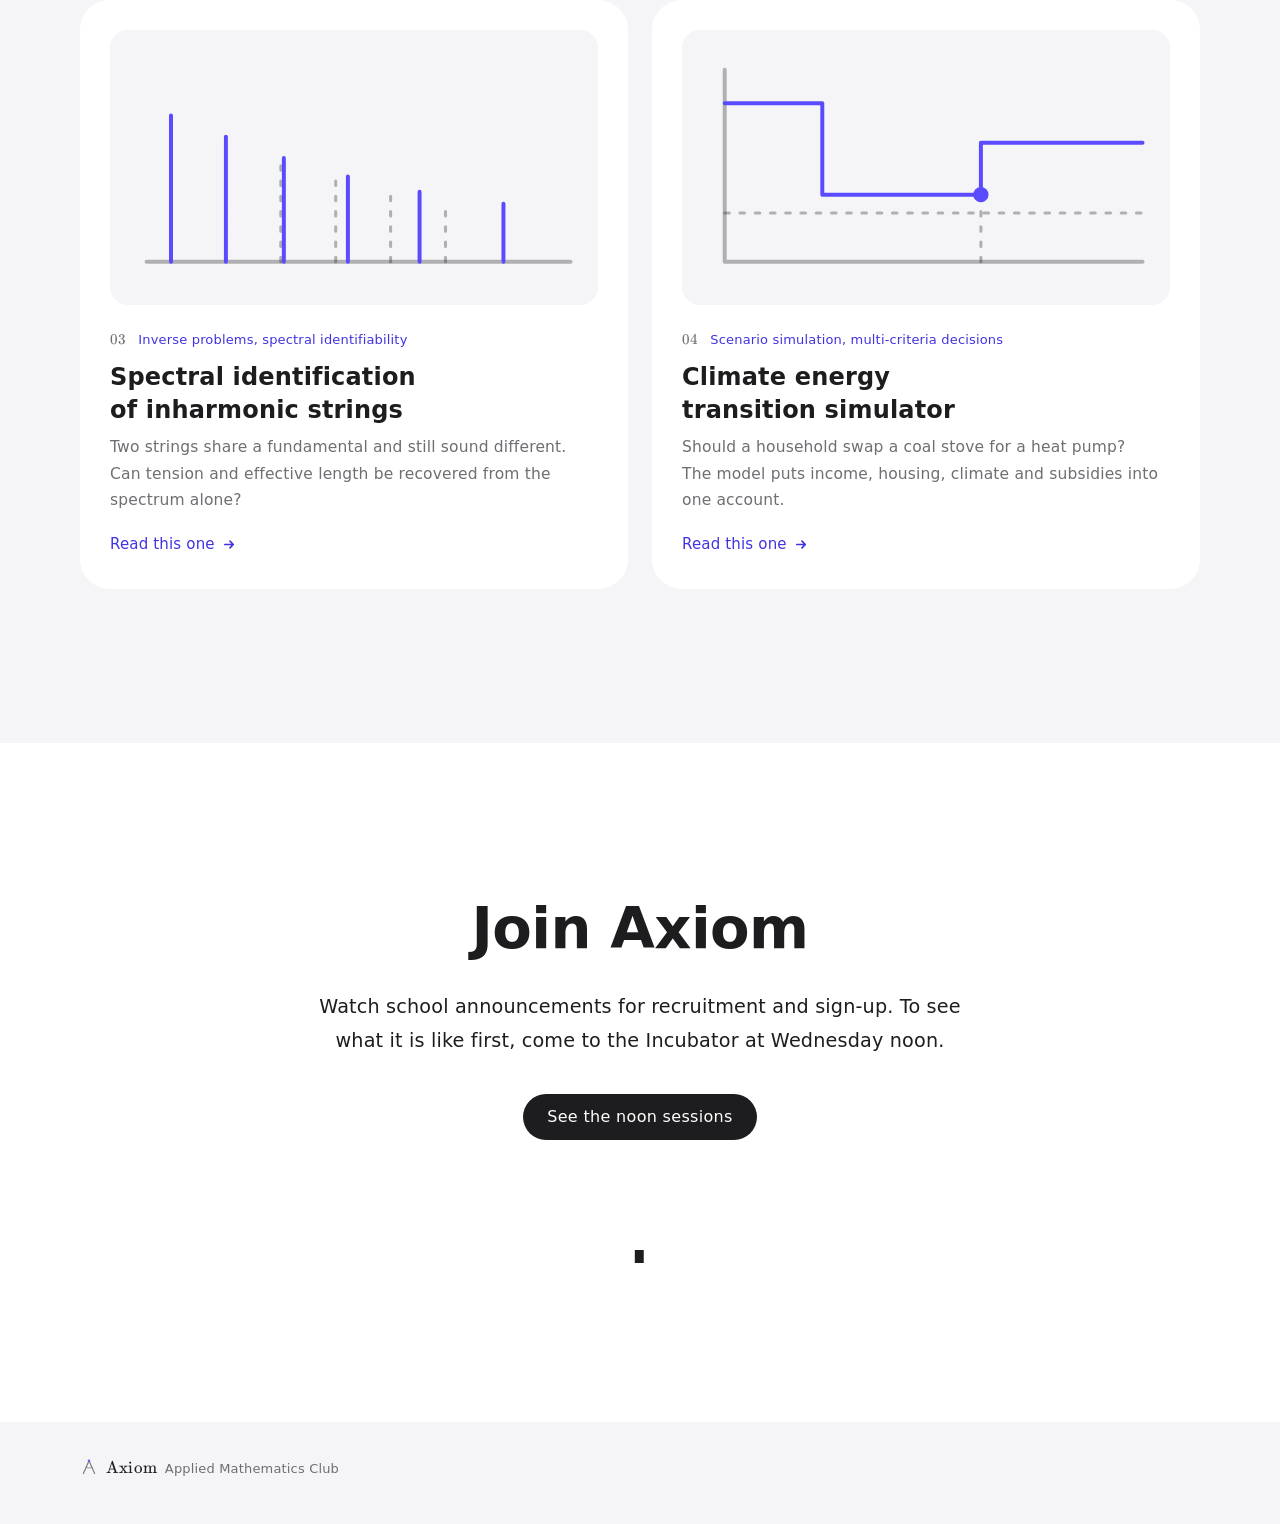
==== commit 10da4cf2: "A1d：主页加课件入口，课件目录页改用主站样式，全站文案统一 - 导航加「课件」（六个页面），训练营一节加「查看各周课件」按钮，nes modeling 加链接 - /slides/ 改用 site." ====
--- a/index.html
+++ b/index.html
@@ -4,7 +4,7 @@
 <meta charset="utf-8">
 <meta name="viewport" content="width=device-width, initial-scale=1, viewport-fit=cover">
 <title>Axiom 应用数学社</title>
-<meta name="description" content="Axiom 应用数学社：把现实问题写成可计算的形式，再用数学方法求解并检验。Axiom Applied Mathematics Club.">
+<meta name="description" content="Axiom 应用数学社：午间活动，23 周的数学建模训练营和各周课件，我们的研究。Axiom Applied Mathematics Club.">
 <meta name="theme-color" content="#000000">
 <meta property="og:title" content="Axiom 应用数学社">
 <meta property="og:description" content="公理是推演的起点。An axiom is where deduction begins.">
@@ -40,6 +40,7 @@
         <li><a href="#axiom"><span data-l="zh">公理</span><span data-l="en" lang="en">Axioms</span></a></li>
         <li><a href="#noon"><span data-l="zh">午间活动</span><span data-l="en" lang="en">At noon</span></a></li>
         <li><a href="#camp"><span data-l="zh">训练营</span><span data-l="en" lang="en">Training camp</span></a></li>
+        <li><a href="slides/"><span data-l="zh">课件</span><span data-l="en" lang="en">Slides</span></a></li>
         <li><a href="#research"><span data-l="zh">我们的研究</span><span data-l="en" lang="en">Our observation</span></a></li>
         <li><a href="#join"><span data-l="zh">加入</span><span data-l="en" lang="en">Join</span></a></li>
       </ul>
@@ -55,6 +56,7 @@
     <li><a href="#axiom"><span data-l="zh">公理</span><span data-l="en" lang="en">Axioms</span></a></li>
     <li><a href="#noon"><span data-l="zh">午间活动</span><span data-l="en" lang="en">At noon</span></a></li>
     <li><a href="#camp"><span data-l="zh">训练营</span><span data-l="en" lang="en">Training camp</span></a></li>
+    <li><a href="slides/"><span data-l="zh">课件</span><span data-l="en" lang="en">Slides</span></a></li>
     <li><a href="#research"><span data-l="zh">我们的研究</span><span data-l="en" lang="en">Our observation</span></a></li>
     <li><a href="#join"><span data-l="zh">加入</span><span data-l="en" lang="en">Join</span></a></li>
   </ul>
@@ -66,7 +68,7 @@
   <div class="wrap hero-copy">
     <h1 class="wordmark" lang="en" data-in style="--i:0">Axiom</h1>
     <p class="tagline" data-in style="--i:1"><span data-l="zh">公理是推演的起点。</span><span data-l="en" lang="en">An axiom is where deduction begins.</span></p>
-    <p class="lead" data-in style="--i:2"><span data-l="zh">Axiom 应用数学社现有 45 名成员。我们把现实问题写成可以计算的形式，用数学方法求解，再把结论放回现实里检验。</span><span data-l="en" lang="en">Axiom Applied Mathematics Club has 45 members. We put real problems into a form that can be computed, solve them with mathematics, and take the conclusions back to reality for testing.</span></p>
+    <p class="lead" data-in style="--i:2"><span data-l="zh">Axiom 应用数学社现有 45 名成员，获得过 IMMC&nbsp;Finalist&nbsp;奖。中午有两项固定活动，另有一个 23 周的数学建模训练营。</span><span data-l="en" lang="en">Axiom Applied Mathematics Club has 45 members and an IMMC Finalist award. It runs two regular lunchtime sessions and a 23-week mathematical modeling training camp.</span></p>
     <div class="hero-actions" data-in style="--i:3">
       <a class="btn btn-light" href="#join"><span data-l="zh">加入我们</span><span data-l="en" lang="en">Join us</span></a>
       <a class="btn btn-line" href="#axiom"><span data-l="zh">我们怎么做</span><span data-l="en" lang="en">How we work</span></a>
@@ -88,7 +90,7 @@
 <section class="section" id="axiom">
   <div class="wrap axiom-grid">
     <div class="stick">
-      <h2 class="h2"><span data-l="zh">建模，<br>从立公理开始。</span><span data-l="en" lang="en">Modeling begins with axioms.</span></h2>
+      <h2 class="h2"><span data-l="zh">建模，<br>从立公理开始</span><span data-l="en" lang="en">Modeling begins with axioms</span></h2>
       <p class="thm definition">
         <span data-l="zh"><span class="thm-head">定义 <span class="cm">1</span>（公理）</span>在一个系统内不加证明而接受的命题，其余结论都由它推出。</span>
         <span data-l="en" lang="en"><span class="thm-head">Definition <span class="cm">1</span> (Axiom).</span>A proposition accepted without proof inside a system, from which the remaining results are derived.</span>
@@ -99,7 +101,7 @@
           <g fill="none" stroke="currentColor" stroke-linecap="round" stroke-linejoin="round"><path d="M12 55 L32 10 L52 55" stroke-width="3.6"/><path d="M21.44 33.76 A26 26 0 0 0 42.56 33.76" stroke-width="2.4"/></g>
           <circle cx="32" cy="10" r="4.4" fill="#6b5cff"/>
         </svg>
-        <figcaption><span data-l="zh">图 <span class="cm">1</span>　徽标的构造：两条射线自同一顶点引出，一段角弧截于其间，合为字母 A。顶点处的实心点代表公理。</span><span data-l="en" lang="en">Figure <span class="cm">1</span>. Construction of the mark: two rays from a common vertex, an arc cutting across them, together reading as the letter A. The filled point at the vertex stands for the axiom.</span></figcaption>
+        <figcaption><span data-l="zh">图 <span class="cm">1</span>　徽标的画法：从同一个顶点引出两条射线，中间加一段角弧，合起来是字母 A。顶点上的实心点代表公理。</span><span data-l="en" lang="en">Figure <span class="cm">1</span>. How the mark is drawn: two rays from one vertex with an arc between them, together reading as the letter A. The filled point at the vertex stands for the axiom.</span></figcaption>
       </figure>
     </div>
     <div>
@@ -115,7 +117,6 @@
         <li><span class="ln">4</span><span><span data-l="zh">结论回到原现象接受检验。对不上，就修改假设，再算一遍。</span><span data-l="en" lang="en">The conclusions go back to the phenomenon to be tested. Where they fail, the assumptions are revised and the work is repeated.</span></span><span class="why"><span data-l="zh">由 <span class="cm">1</span>、<span class="cm">3</span></span><span data-l="en" lang="en">By <span class="cm">1</span>, <span class="cm">3</span></span></span></li>
       </ol>
       <div class="qed" data-aria-zh="证毕" data-aria-en="End of proof" role="img" aria-label="证毕">∎</div>
-      <p class="note"><span data-l="zh"><span class="thm-head">注</span>以上是一段类比。数学证明只对它的形式系统负责；一个模型成立与否，最后由数据判定。</span><span data-l="en" lang="en"><span class="thm-head">Remark.</span>The argument above is an analogy. A mathematical proof answers only to its own formal system, while a model is settled by data.</span></p>
     </div>
   </div>
 
@@ -124,23 +125,23 @@
     <div class="axioms">
       <article class="axiom">
         <span class="num"><span data-l="zh">公理</span><span data-l="en" lang="en">Axiom</span> <span class="cm">1</span></span>
-        <h4><span data-l="zh">数学就在日常里。</span><span data-l="en" lang="en">Mathematics lives in everyday life.</span></h4>
+        <h4><span data-l="zh">数学就在日常里</span><span data-l="en" lang="en">Mathematics lives in everyday life</span></h4>
         <p><span data-l="zh">校园与城市里的许多现象都可以量化：排队、作息、路线、消耗。写成变量和它们之间的关系，就能拿来分析。</span><span data-l="en" lang="en">Much of campus and city life can be quantified: queues, schedules, routes, consumption. Written as variables and the relations between them, they can be analysed.</span></p>
       </article>
       <article class="axiom">
         <span class="num"><span data-l="zh">公理</span><span data-l="en" lang="en">Axiom</span> <span class="cm">2</span></span>
-        <h4><span data-l="zh">先弄清问题，再动手算。</span><span data-l="en" lang="en">Understand the problem before you calculate.</span></h4>
-        <p><span data-l="zh">建模的第一步是界定问题：已知什么，求什么，假设什么。公式在这之后才出场。</span><span data-l="en" lang="en">Modeling starts by stating the problem: what is known, what is asked, what is assumed. Formulas come after that.</span></p>
+        <h4><span data-l="zh">先弄清问题，再动手算</span><span data-l="en" lang="en">Understand the problem before you calculate</span></h4>
+        <p><span data-l="zh">建模先要把问题说清楚：已知什么，要求什么，做了哪些假设。这些写下来以后，才轮到列公式。</span><span data-l="en" lang="en">Modeling starts by stating the problem: what is known, what is asked, what has been assumed. Only then do the formulas come in.</span></p>
       </article>
       <article class="axiom">
         <span class="num"><span data-l="zh">公理</span><span data-l="en" lang="en">Axiom</span> <span class="cm">3</span></span>
-        <h4><span data-l="zh">对数学好奇，就够了。</span><span data-l="en" lang="en">Curiosity is enough.</span></h4>
-        <p><span data-l="zh">入门需要的基础比多数人以为的少，欠缺的方法可以在训练里补上。对数学有兴趣的人，这里都有位置。</span><span data-l="en" lang="en">Less background is needed than most people assume, and the missing methods can be picked up in training. Anyone interested in mathematics has a place here.</span></p>
+        <h4><span data-l="zh">对数学好奇，就够了</span><span data-l="en" lang="en">Curiosity is enough</span></h4>
+        <p><span data-l="zh">入门要的基础不多，缺的方法在训练营里学。</span><span data-l="en" lang="en">Little background is needed to start, and the methods you are missing are taught in the camp.</span></p>
       </article>
       <article class="axiom">
         <span class="num"><span data-l="zh">公理</span><span data-l="en" lang="en">Axiom</span> <span class="cm">4</span></span>
-        <h4><span data-l="zh">有趣和有用，可以兼得。</span><span data-l="en" lang="en">Fun and useful can go together.</span></h4>
-        <p><span data-l="zh">我们讲的方法，都是比赛和研究里真在用的，也尽量讲清它们为什么成立。</span><span data-l="en" lang="en">The methods we teach are the ones actually used in contests and in research, and we try to show why they hold.</span></p>
+        <h4><span data-l="zh">有趣和有用，可以兼得</span><span data-l="en" lang="en">Fun and useful can go together</span></h4>
+        <p><span data-l="zh">我们讲的方法都是比赛和研究里实际在用的，也会讲清它们为什么成立。</span><span data-l="en" lang="en">The methods we teach are the ones actually used in contests and in research, and we show why they hold.</span></p>
       </article>
     </div>
   </div>
@@ -148,8 +149,7 @@
 
 <section class="section mist" id="noon">
   <div class="wrap">
-    <h2 class="h2"><span data-l="zh">中午的两件事</span><span data-l="en" lang="en">Two things at noon</span></h2>
-    <p class="intro"><span data-l="zh">午休的时间不长，足以讲清一个想法，也足以把一道真题拆开。</span><span data-l="en" lang="en">A lunch break is short, long enough to land one idea, or to take one contest problem apart.</span></p>
+    <h2 class="h2"><span data-l="zh">午间活动</span><span data-l="en" lang="en">Noon sessions</span></h2>
     <div class="noon">
       <article class="slot">
         <p class="when"><span data-l="zh">周三中午</span><span data-l="en" lang="en">Wednesday, noon</span></p>
@@ -160,10 +160,10 @@
       <article class="slot">
         <p class="when"><span data-l="zh">中午 <span class="cm">1:00</span> 至 <span class="cm">1:30</span></span><span data-l="en" lang="en"><span class="cm">1:00</span> to <span class="cm">1:30</span> pm</span></p>
         <h3><span data-l="zh">系统学习</span><span data-l="en" lang="en">Structured study</span></h3>
-        <p><span data-l="zh">以往年 IMMC、HiMCM 真题和日常问题为材料，先认出其中用到的数学，再把它系统地补齐。</span><span data-l="en" lang="en">Past IMMC and HiMCM problems, together with questions from daily life, serve as the material: identify the mathematics they rely on, then study it systematically.</span></p>
-      </article>
-    </div>
-    <p class="note"><span data-l="zh">地点和具体安排，以社团通知为准。</span><span data-l="en" lang="en">Rooms and schedules follow club announcements.</span></p>
+        <p><span data-l="zh">拿往年 IMMC、HiMCM 真题和日常问题当材料，先找出里面用到的数学，再把它完整学一遍。</span><span data-l="en" lang="en">Past IMMC and HiMCM problems and questions from daily life are the material: find the mathematics they use, then learn it properly.</span></p>
+      </article>
+    </div>
+    <p class="note"><span data-l="zh">地点和具体安排以社团通知为准。</span><span data-l="en" lang="en">Rooms and schedules follow club announcements.</span></p>
   </div>
 </section>
 
@@ -171,10 +171,11 @@
   <div class="wrap camp-head">
     <div>
       <h2 class="h2"><span data-l="zh">数学建模训练营</span><span data-l="en" lang="en">Modeling training camp</span></h2>
-      <p class="intro"><span data-l="zh">23 周的课程，从读懂第一道题开始，到正式比赛结束。每周一节 40 分钟正课，另有一节 10 分钟的线上小课。</span><span data-l="en" lang="en">A twenty-three week course, from reading a first problem to the contests themselves. One 40-minute lesson a week, plus a 10-minute online session.</span></p>
+      <p class="intro"><span data-l="zh">一共 23 周，从读懂第一道题开始，到正式比赛结束。每周一节 40 分钟的正课，周末另有一节 10 分钟的线上小课。</span><span data-l="en" lang="en">Twenty-three weeks, from reading a first problem to the contests themselves. One 40-minute lesson each week, plus a 10-minute online session at the weekend.</span></p>
+      <div class="camp-actions"><a class="btn btn-ink" href="slides/"><span data-l="zh">查看各周课件</span><span data-l="en" lang="en">See the weekly slides</span></a></div>
     </div>
     <div>
-      <p class="muted"><span data-l="zh">训练对所有成员开放，可以自由组队。日常训练以能力培养为目标，不以淘汰排序为目的。</span><span data-l="en" lang="en">Training is open to every member and teams form freely. The everyday sessions aim at building skills rather than ranking people out.</span></p>
+      <p class="muted"><span data-l="zh">训练营对所有成员开放，可以自由组队。学校代表队按平时的参与、模拟赛和协作表现确定，其他队伍也可以自行报名参赛。</span><span data-l="en" lang="en">The camp is open to every member and teams form freely. School teams are chosen on steady participation, mock contests and teamwork; other teams can still enter on their own.</span></p>
       <p class="roles-label"><span data-l="zh">四种分工，每人主攻一到两项：</span><span data-l="en" lang="en">Four roles; each member takes one or two:</span></p>
       <ul class="roles">
         <li><span data-l="zh">模型</span><span data-l="en" lang="en">Modeling</span></li>
@@ -192,7 +193,7 @@
     <figcaption><span data-l="zh">图 <span class="cm">2</span>　训练营第 <span class="cm">3</span> 周的课堂，<span class="cm">2026</span> 年 <span class="cm">9</span> 月 <span class="cm">17</span> 日。</span><span data-l="en" lang="en">Figure <span class="cm">2</span>. Week 3 of the training camp, 17 September 2026.</span></figcaption>
   </figure>
   <div class="wrap rail-bar">
-    <p class="muted rail-note"><span data-l="zh">作业与复习在 nes modeling 上完成，这个学习平台是我们自己做的。</span><span data-l="en" lang="en">Homework and review are done on nes modeling, a learning platform we built ourselves.</span></p>
+    <p class="muted rail-note"><span data-l="zh">作业和复习在 <a class="textlink" href="https://modeling.nestudy.cn/" lang="en">nes modeling</a> 上完成，这是我们自己做的学习平台。</span><span data-l="en" lang="en">Homework and review are done on <a class="textlink" href="https://modeling.nestudy.cn/">nes modeling</a>, a learning platform we built ourselves.</span></p>
     <div class="rail-ctl">
       <button class="round-btn" type="button" data-rail="prev" data-aria-zh="上一个阶段" data-aria-en="Previous phase" aria-label="上一个阶段"><svg viewBox="0 0 24 24" fill="none" stroke="currentColor" stroke-width="2" stroke-linecap="round" stroke-linejoin="round" aria-hidden="true"><path d="M15 5l-7 7 7 7"/></svg></button>
       <button class="round-btn" type="button" data-rail="next" data-aria-zh="下一个阶段" data-aria-en="Next phase" aria-label="下一个阶段"><svg viewBox="0 0 24 24" fill="none" stroke="currentColor" stroke-width="2" stroke-linecap="round" stroke-linejoin="round" aria-hidden="true"><path d="M9 5l7 7-7 7"/></svg></button>
@@ -203,20 +204,20 @@
       <h3><span data-l="zh">入门与第一次模拟赛</span><span data-l="en" lang="en">Foundations and a first mock contest</span></h3>
       <p><span data-l="zh">建模的完整流程，论文结构，评价类模型，以及一次按 IMMC 时长进行的五天模拟赛。</span><span data-l="en" lang="en">The full modeling workflow, the structure of a paper, evaluation models, and a five-day mock contest run on IMMC timing.</span></p></li>
     <li class="phase"><span class="idx">2</span><span class="weeks"><span data-l="zh">第 5 至 9 周</span><span data-l="en" lang="en">Weeks 5–9</span></span>
-      <h3><span data-l="zh">代码、文献与论文工具</span><span data-l="en" lang="en">Code, literature and writing tools</span></h3>
-      <p><span data-l="zh">Python 数据处理与可视化，文献检索，模型设计，LaTeX 与模型检验，再来一次 mini 模拟赛。</span><span data-l="en" lang="en">Python for data and plots, literature search, model design, LaTeX and model validation, then a mini mock contest.</span></p></li>
+      <h3><span data-l="zh">补上模拟赛暴露的短板</span><span data-l="en" lang="en">Fixing what the mock contest exposed</span></h3>
+      <p><span data-l="zh">Python 数据处理与可视化，文献检索，模型设计与题型识别，LaTeX 论文与提交规范，灵敏度分析与蒙特卡洛模拟。</span><span data-l="en" lang="en">Python for data and plots, literature search, model design and problem types, LaTeX papers and submission rules, sensitivity analysis and Monte Carlo simulation.</span></p></li>
     <li class="phase"><span class="idx">3</span><span class="weeks"><span data-l="zh">第 10 至 12 周</span><span data-l="en" lang="en">Weeks 10–12</span></span>
       <h3>HiMCM</h3>
       <p><span data-l="zh">正式比赛。讲师只说明规则、时间与提交要求，不参与解题。</span><span data-l="en" lang="en">The contest itself. Instructors cover rules, timing and submission requirements, and take no part in the solutions.</span></p></li>
     <li class="phase"><span class="idx">4</span><span class="weeks"><span data-l="zh">第 13 周</span><span data-l="en" lang="en">Week 13</span></span>
       <h3><span data-l="zh">IMMC 秋季赛</span><span data-l="en" lang="en">IMMC autumn round</span></h3>
       <p><span data-l="zh">连续 96 小时内完成建模、计算与论文。</span><span data-l="en" lang="en">Ninety-six continuous hours to model, compute and write the paper.</span></p></li>
-    <li class="phase"><span class="idx">5</span><span class="weeks"><span data-l="zh">第 14 至 18 周</span><span data-l="en" lang="en">Weeks 14–18</span></span>
+    <li class="phase"><span class="idx">5</span><span class="weeks"><span data-l="zh">第 14 至 19 周</span><span data-l="en" lang="en">Weeks 14–19</span></span>
       <h3><span data-l="zh">冬季专项</span><span data-l="en" lang="en">Winter topics</span></h3>
-      <p><span data-l="zh">预测与统计，优化，仿真与随机模型，文献驱动建模与图论。</span><span data-l="en" lang="en">Prediction and statistics, optimization, simulation and random models, literature-driven modeling and graph theory.</span></p></li>
-    <li class="phase"><span class="idx">6</span><span class="weeks"><span data-l="zh">第 19 至 21 周</span><span data-l="en" lang="en">Weeks 19–21</span></span>
-      <h3><span data-l="zh">往届题分析与定队</span><span data-l="en" lang="en">Past problems and final teams</span></h3>
-      <p><span data-l="zh">逐题分析往届真题，确定代表队，赛前集中训练。</span><span data-l="en" lang="en">Past problems are analysed one by one, the teams are settled, and training concentrates before the round.</span></p></li>
+      <p><span data-l="zh">先复盘秋季赛，再讲预测与统计、优化、动力系统与仿真、图论与网络，最后拆解往届真题。</span><span data-l="en" lang="en">A review of the autumn round, then prediction and statistics, optimization, dynamical systems and simulation, graphs and networks, and finally past problems.</span></p></li>
+    <li class="phase"><span class="idx">6</span><span class="weeks"><span data-l="zh">第 20 至 21 周</span><span data-l="en" lang="en">Weeks 20–21</span></span>
+      <h3><span data-l="zh">定队与赛前冲刺</span><span data-l="en" lang="en">Final teams and the run-up</span></h3>
+      <p><span data-l="zh">逐项评估各队，确定代表队，调整队内分工；赛前再讲一遍比赛全流程。</span><span data-l="en" lang="en">Teams are assessed criterion by criterion, the school teams are settled and roles rebalanced, and the full contest workflow is covered once more before the round.</span></p></li>
     <li class="phase"><span class="idx">7</span><span class="weeks"><span data-l="zh">第 22 至 23 周</span><span data-l="en" lang="en">Weeks 22–23</span></span>
       <h3><span data-l="zh">IMMC 冬季赛</span><span data-l="en" lang="en">IMMC winter round</span></h3>
       <p><span data-l="zh">正式比赛，赛后归档论文并复盘。</span><span data-l="en" lang="en">The contest itself, then the papers are archived and reviewed.</span></p></li>
@@ -227,8 +228,6 @@
 <section class="section mist" id="research">
   <div class="wrap">
     <h2 class="h2"><span data-l="zh">我们的研究</span><span data-l="en" lang="en">Our observation</span></h2>
-    <p class="intro muted"><span data-l="zh">从地铁线网到抗体序列，对象差得很远，做法却接近：先把现实写成能算的形式，再判断算出来的结果能回答什么。每一项另有专页，可点入细读。</span><span data-l="en" lang="en">From a metro network to antibody sequences. The objects are far apart, the method is close: write the real thing in a form you can compute, then work out what the result is able to answer. Each has a page of its own.</span></p>
-
     <div class="studies">
       <a class="study" data-k="metro" href="research/metro-report-card/">
         <span class="study-fig">
@@ -246,7 +245,7 @@
           <span class="kw"><span data-l="zh">评价模型</span><span data-l="en" lang="en">Evaluation model</span></span>
         </span>
         <h3><span data-l="zh">地铁成绩单</span><span data-l="en" lang="en" class="cm">The Metro Report Card</span></h3>
-        <p><span data-l="zh">我们按 IMMC 格式为校内模拟赛所出的题。线网更长，是否就更有利于市民？共五问，中英双语。</span><span data-l="en" lang="en">A problem we wrote in IMMC format for our own mock contest. Is a longer network really better for the people who ride it? Five tasks, in Chinese and English.</span></p>
+        <p><span data-l="zh">我们按 IMMC 格式给校内模拟赛出的题。线网越长，对乘客就越好吗？五问，中英双语。</span><span data-l="en" lang="en">A problem we wrote in IMMC format for our own mock contest. Is a longer network really better for the people who ride it? Five tasks, in Chinese and English.</span></p>
         <span class="more"><span data-l="zh">阅读题面</span><span data-l="en" lang="en">Read the problem</span><svg viewBox="0 0 16 16" fill="none" stroke="currentColor" stroke-width="1.8" aria-hidden="true"><path d="M3 8h9M8.5 4.5 12 8l-3.5 3.5" stroke-linecap="round" stroke-linejoin="round"/></svg></span>
       </a>
 
@@ -285,7 +284,7 @@
           <span class="kw"><span data-l="zh">表示学习与贝叶斯优化</span><span data-l="en" lang="en">Representation learning, Bayesian optimization</span></span>
         </span>
         <h3><span data-l="zh">用 AI 筛选抗 HBsAg 抗体</span><span data-l="en" lang="en">Screening anti-HBsAg antibodies with AI</span></h3>
-        <p><span data-l="zh">把一条抗体序列映为一个分数，依分数排序，取最高的若干条进入实验。困难在于标签稀缺，而实验昂贵。</span><span data-l="en" lang="en">Map an antibody sequence to a score, rank by the score, send the top few to the bench. The hard part is that labels are scarce and experiments are expensive.</span></p>
+        <p><span data-l="zh">给每条抗体序列打一个分，按分数排序，挑前几条送去做实验。难处在于带标签的数据太少，实验又贵。</span><span data-l="en" lang="en">Map an antibody sequence to a score, rank by the score, send the top few to the bench. The hard part is that labels are scarce and experiments are expensive.</span></p>
         <span class="more"><span data-l="zh">阅读全文</span><span data-l="en" lang="en">Read this one</span><svg viewBox="0 0 16 16" fill="none" stroke="currentColor" stroke-width="1.8" aria-hidden="true"><path d="M3 8h9M8.5 4.5 12 8l-3.5 3.5" stroke-linecap="round" stroke-linejoin="round"/></svg></span>
       </a>
 
@@ -302,7 +301,7 @@
           <span class="kw"><span data-l="zh">逆问题与谱可辨识性</span><span data-l="en" lang="en">Inverse problems, spectral identifiability</span></span>
         </span>
         <h3><span data-l="zh">同基频非理想弦的谱辨识与参数重建</span><span data-l="en" lang="en">Spectral identification of inharmonic strings</span></h3>
-        <p><span data-l="zh">两根弦基频相同，声音却不相同。仅凭一段频谱，能否反推张力与有效长度？</span><span data-l="en" lang="en">Two strings share a fundamental and still sound different. Can tension and effective length be recovered from the spectrum alone?</span></p>
+        <p><span data-l="zh">两根弦基频相同，听起来却不一样。只凭一段频谱，能不能算出张力和有效长度？</span><span data-l="en" lang="en">Two strings share a fundamental and still sound different. Can tension and effective length be recovered from the spectrum alone?</span></p>
         <span class="more"><span data-l="zh">阅读全文</span><span data-l="en" lang="en">Read this one</span><svg viewBox="0 0 16 16" fill="none" stroke="currentColor" stroke-width="1.8" aria-hidden="true"><path d="M3 8h9M8.5 4.5 12 8l-3.5 3.5" stroke-linecap="round" stroke-linejoin="round"/></svg></span>
       </a>
 
@@ -321,7 +320,7 @@
           <span class="kw"><span data-l="zh">情境模拟与多准则决策</span><span data-l="en" lang="en">Scenario simulation, multi-criteria decisions</span></span>
         </span>
         <h3><span data-l="zh">气候能源转型模拟器</span><span data-l="en" lang="en">Climate energy transition simulator</span></h3>
-        <p><span data-l="zh">一户人家是否该把燃煤炉换成热泵？模型把收入、住房、气候与补贴纳入同一笔账。</span><span data-l="en" lang="en">Should a household swap a coal stove for a heat pump? The model puts income, housing, climate and subsidies into one account.</span></p>
+        <p><span data-l="zh">一户人家该不该把燃煤炉换成热泵？模型把收入、住房、气候和补贴放进同一笔账里算。</span><span data-l="en" lang="en">Should a household swap a coal stove for a heat pump? The model puts income, housing, climate and subsidies into one account.</span></p>
         <span class="more"><span data-l="zh">阅读全文</span><span data-l="en" lang="en">Read this one</span><svg viewBox="0 0 16 16" fill="none" stroke="currentColor" stroke-width="1.8" aria-hidden="true"><path d="M3 8h9M8.5 4.5 12 8l-3.5 3.5" stroke-linecap="round" stroke-linejoin="round"/></svg></span>
       </a>
     </div>
@@ -331,10 +330,8 @@
 <section class="section join" id="join">
   <div class="wrap">
     <h2 class="h2"><span data-l="zh">加入 Axiom</span><span data-l="en" lang="en">Join Axiom</span></h2>
-    <p class="intro"><span data-l="zh">社团现有 45 名成员，获得过 IMMC Finalist 奖。入门需要的基础不多，对数学有兴趣就可以来。</span><span data-l="en" lang="en">The club has 45 members and holds an IMMC Finalist award. Little background is needed; an interest in mathematics is enough.</span></p>
-    <p class="intro muted"><span data-l="zh">想先了解，可以来周三中午的 Incubator，社团以外的同学也可以参加。招新与报名方式，请留意校内通知。</span><span data-l="en" lang="en">To see it first, come to the Incubator at Wednesday noon; students outside the club are welcome. Watch school announcements for recruitment and sign-up.</span></p>
-    <div class="actions"><a class="btn btn-ink" href="#noon"><span data-l="zh">查看午间活动</span><span data-l="en" lang="en">Go to the noon sessions</span></a></div>
-    <p class="motto"><span data-l="zh">以公理为序，以逻辑为刃，去找事物背后藏着的秩序。</span><span data-l="en" lang="en">With axioms for order and logic for a blade, we go looking for the order hidden behind things.</span></p>
+    <p class="intro"><span data-l="zh">招新和报名方式请留意校内通知。想先看看，可以来周三中午的 Incubator。</span><span data-l="en" lang="en">Watch school announcements for recruitment and sign-up. To see what it is like first, come to the Incubator at Wednesday noon.</span></p>
+    <div class="actions"><a class="btn btn-ink" href="#noon"><span data-l="zh">查看午间活动</span><span data-l="en" lang="en">See the noon sessions</span></a></div>
     <span class="qed-mark" aria-hidden="true">∎</span>
   </div>
 </section>
--- a/assets/css/site.css
+++ b/assets/css/site.css
@@ -94,6 +94,11 @@
   .nav-links { display: none; }
   .menu-btn { display: inline-flex; }
 }
+/* 英文导航更长，1000 像素以下也收进菜单 */
+@media (max-width: 1000px) {
+  html[data-lang="en"] .nav-links { display: none; }
+  html[data-lang="en"] .menu-btn { display: inline-flex; }
+}
 
 /* ---------- 按钮：按下即反馈 ---------- */
 .btn {
@@ -232,6 +237,7 @@
 /* ---------- 训练营：可横向滑动的阶段 ---------- */
 .camp-head { display: grid; gap: 28px; }
 @media (min-width: 900px) { .camp-head { grid-template-columns: 7fr 5fr; align-items: end; } }
+.camp-actions { margin-top: 30px; }
 .roles { display: flex; flex-wrap: wrap; gap: 10px; margin: 0; padding: 0; list-style: none; }
 .roles li { padding: 8px 16px; border-radius: 999px; background: var(--mist); font-size: 15px; }
 .rail-bar { display: flex; justify-content: space-between; align-items: center; gap: 16px; margin-top: 56px; }
@@ -288,7 +294,7 @@
 .join { text-align: center; }
 .join .intro { margin-inline: auto; }
 .join .actions { display: flex; justify-content: center; flex-wrap: wrap; gap: 12px; margin-top: 36px; }
-.motto { margin: clamp(72px, 9vw, 120px) auto 0; max-width: 20em; font: 600 clamp(1.45rem, 3vw, 2.1rem)/1.55 var(--display); }
+.join .qed-mark { margin-top: clamp(64px, 8vw, 104px); }
 .qed-mark { display: block; margin-top: 22px; font: 400 26px/1 var(--cm); }
 
 .footer { padding-block: 36px 44px; background: var(--mist); font-size: 13px; color: var(--graphite); }
@@ -348,7 +354,7 @@
 @media (prefers-reduced-motion: reduce) { .lang-btn:active .pill { transform: none; } }
 
 /* ---------- 断行：标题均衡，正文不留孤字 ---------- */
-.h2, .h3, .tagline, .motto, .paper-title, .axiom h4, .slot .when { text-wrap: balance; }
+.h2, .h3, .tagline, .paper-title, .axiom h4, .slot .when { text-wrap: balance; }
 .intro, .lead, .definition, .proof li, .axiom p, .slot p, .phase p, .tasks li, .eq-note, figcaption { text-wrap: pretty; }
 .paper-title { font-size: clamp(1.8rem, 3vw, 2.5rem); }
 @media (max-width: 800px) { .map figcaption { flex-direction: column; gap: 6px; } }
@@ -500,3 +506,39 @@
 .brand span, .lang-btn .pill { white-space: nowrap; }
 @media (max-width: 440px) { html[data-lang="en"] .brand span[data-l="en"] { display: none !important; } }
 @media (max-width: 360px) { .brand span { display: none !important; } }
+
+/* ---------- 课件页：每周一张卡片，整张可点 ---------- */
+.article .decks { display: grid; gap: 14px; margin: 40px 0 0; padding: 0; list-style: none; }
+.article .deck {
+  position: relative; display: grid; grid-template-columns: 3.6rem 1fr; gap: 0 16px;
+  margin: 0; padding: 24px 28px 26px 20px; border-radius: 26px; background: var(--mist);
+  transition: transform 0.4s var(--ease-out), box-shadow 0.4s var(--ease-out);
+}
+.deck:hover { transform: translateY(-3px); box-shadow: 0 16px 40px rgba(29, 29, 31, 0.09); }
+.deck:active { transform: scale(0.99); }
+.deck .idx { font: 400 46px/1 var(--cm); text-align: center; }
+.deck .when { margin: 2px 0 6px; font-size: 13.5px; color: var(--graphite); }
+.article .deck h2 { margin: 0; font: 600 clamp(1.12rem, 1.9vw, 1.32rem)/1.45 var(--display); text-wrap: balance; }
+.deck h2 a { color: inherit; text-decoration: none; }
+.deck h2 a::after { content: ""; position: absolute; inset: 0; border-radius: inherit; }
+.deck h2 a:focus-visible { outline: none; }
+.deck h2 a:focus-visible::after { outline: 2px solid var(--violet); outline-offset: 3px; }
+.deck .go { display: flex; flex-wrap: wrap; gap: 6px 24px; margin: 14px 0 0; font-size: 15px; font-weight: 500; color: var(--violet-ink); }
+.deck .go > * { display: inline-flex; align-items: center; gap: 7px; }
+.deck .go a { position: relative; z-index: 1; color: inherit; text-decoration: none; }
+.deck .go a:hover { text-decoration: underline; text-underline-offset: 3px; }
+.deck .go svg { width: 15px; height: 15px; transition: transform 0.3s var(--ease-out); }
+.deck:hover .more svg { transform: translateX(4px); }
+.article kbd {
+  display: inline-block; min-width: 1.9em; padding: 3px 7px; border-radius: 7px;
+  background: var(--mist); box-shadow: inset 0 0 0 1px var(--hairline);
+  font: 500 13px/1.2 var(--sans); text-align: center; color: var(--ink);
+}
+@media (max-width: 620px) {
+  .article .deck { grid-template-columns: 2.4rem 1fr; gap: 0 12px; padding: 20px 20px 22px 12px; border-radius: 20px; }
+  .deck .idx { font-size: 34px; }
+}
+@media (prefers-reduced-motion: reduce) {
+  .deck:hover, .deck:active { transform: none; }
+  .deck:hover .more svg { transform: none; }
+}
